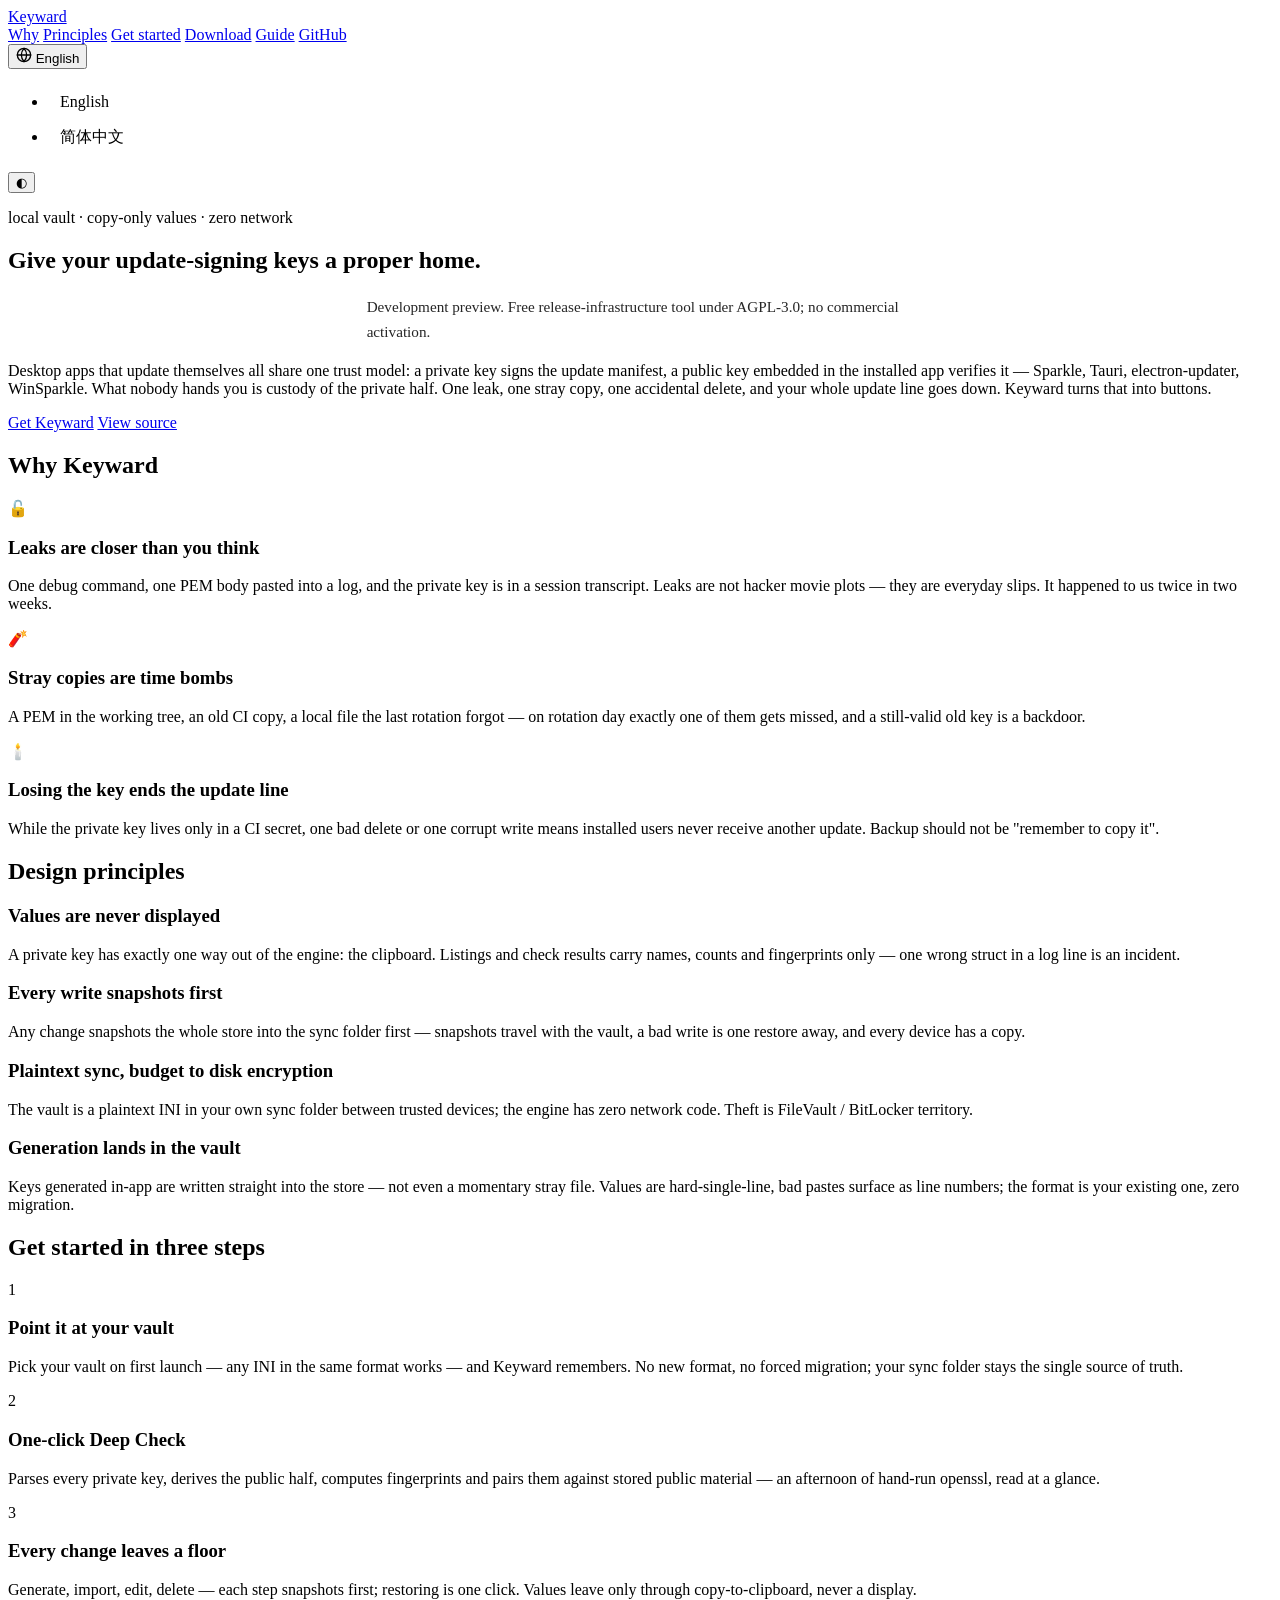
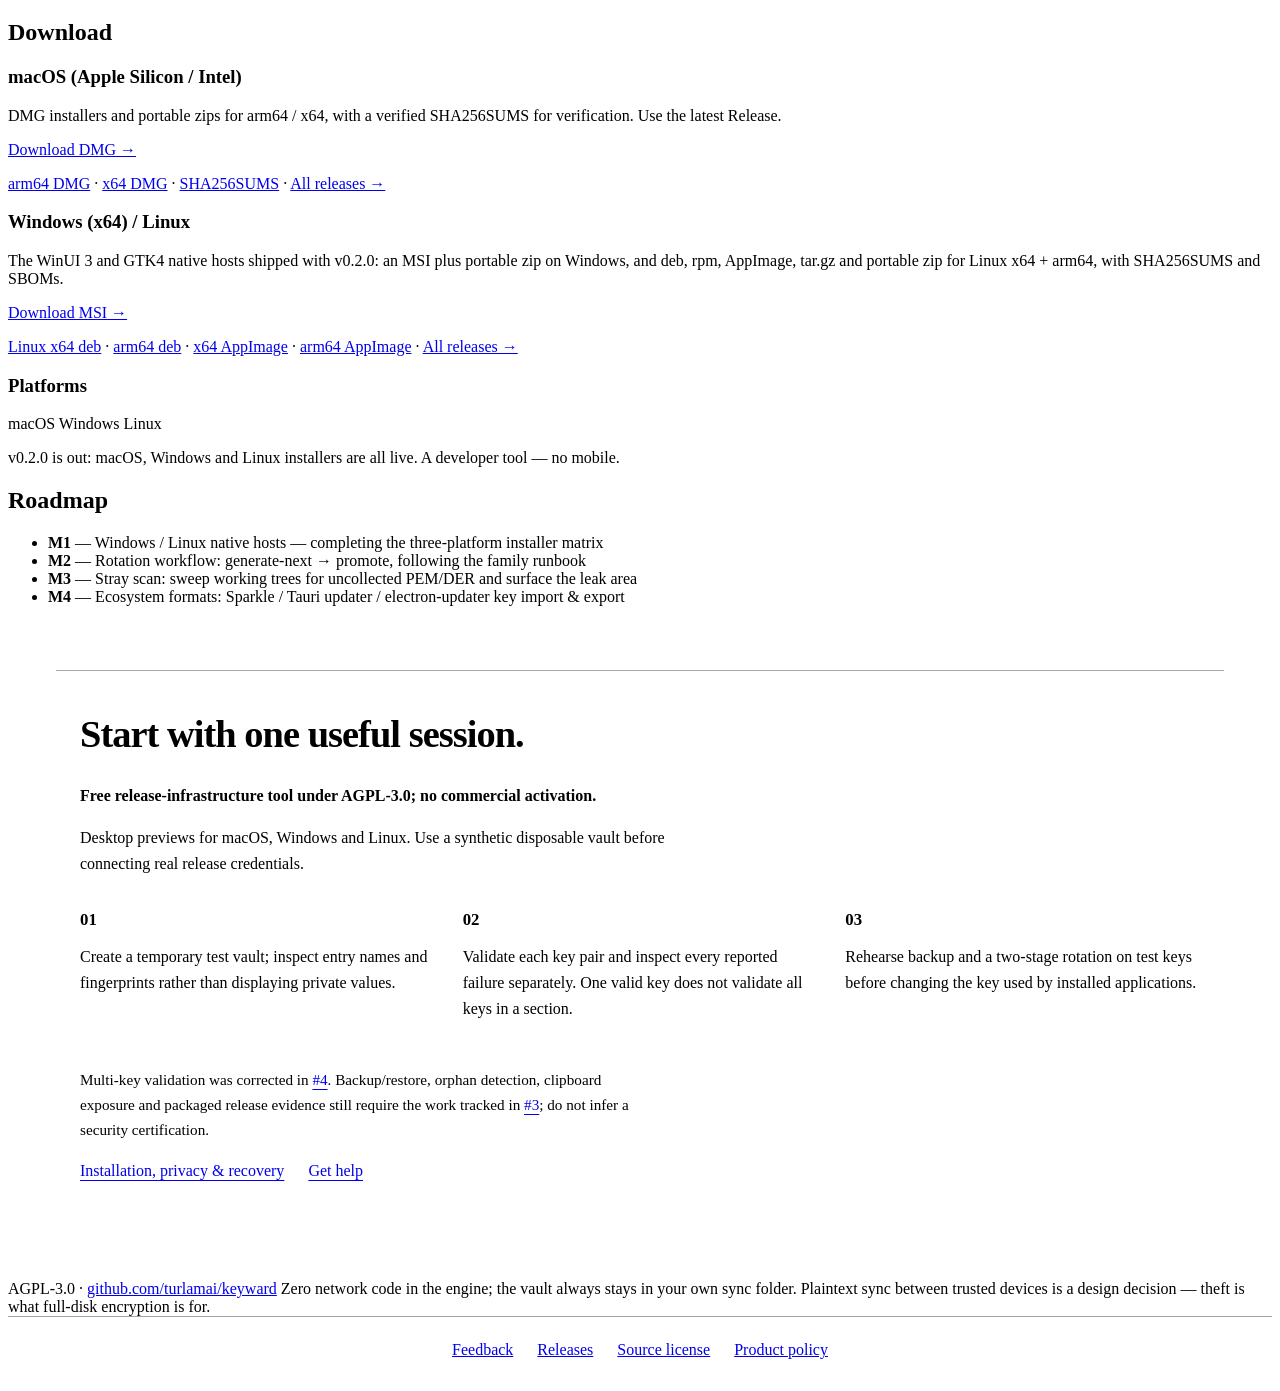
==== site/index.html @ cf4e43c2 "fix(site): resolve versioned release assets with safe page fallback" ====
<!DOCTYPE html>
<html lang="zh">
<head>
<meta charset="utf-8">
<meta name="viewport" content="width=device-width, initial-scale=1">
<title>Keyward — 自更新应用的签名钥保险库</title>
<meta name="description" content="Keyward: 私钥签更新清单、公钥嵌在已装应用里验签——Sparkle、Tauri、electron-updater 全是这一套，缺的是私钥的日常托管。值永不显示只进剪贴板，每次改动先快照，深度校验，生成即入库。Rivet 线——Racket 引擎驱动原生壳。">
<link rel="stylesheet" href="styles.css">
<script>
  (function () {
    var t = localStorage.getItem('keyward-theme');
    if (!t) t = matchMedia('(prefers-color-scheme: dark)').matches ? 'dark' : 'light';
    document.documentElement.dataset.theme = t;
    var l = localStorage.getItem('keyward-lang');
    if (!l) l = (navigator.language || 'zh').toLowerCase().startsWith('zh') ? 'zh' : 'en';
    document.documentElement.lang = l === 'zh' ? 'zh-CN' : 'en';
  })();
</script>
<script>
var _hmt = _hmt || [];
(function() {
  var hm = document.createElement("script");
  hm.src = "https://hm.baidu.com/hm.js?8e2445912635226bcba0c400bfb6079d";
  var s = document.getElementsByTagName("script")[0];
  s.parentNode.insertBefore(hm, s);
})();
</script>
<style>
  #product-support { display:flex; flex-wrap:wrap; justify-content:center; gap:12px 24px; padding:24px; font:inherit; border-top:1px solid var(--border, #a8a29e); }
  #product-support a:focus-visible { outline:2px solid currentColor; outline-offset:4px; }
  html:lang(en) #product-support .support-zh, html:lang(zh) #product-support .support-en { display:none; }
</style>
<style id="product-start-style">
.product-availability{font-size:.95rem;line-height:1.65;max-width:72ch;margin:18px 0;opacity:.85} .hero .product-availability{margin-left:auto;margin-right:auto}
.product-start{max-width:1120px;margin:64px auto;padding:32px 24px;border-top:1px solid var(--border,#aaa);font:inherit;line-height:1.65}
.product-start h2{font-size:clamp(1.7rem,3vw,2.4rem);letter-spacing:-.025em;margin:0 0 16px}.product-start h3{font-size:1.05rem;margin:0 0 10px}.product-start p{margin:0 0 16px;max-width:74ch}.product-start-grid{display:grid;grid-template-columns:repeat(3,minmax(0,1fr));gap:28px;margin:28px 0}.product-start a{text-decoration:underline;text-underline-offset:4px;overflow-wrap:anywhere}.product-start a:focus-visible{outline:2px solid currentColor;outline-offset:5px}.product-start .start-links{display:flex;gap:16px 24px;flex-wrap:wrap}.product-start .start-status{font-weight:600}.product-start .start-limits{font-size:.95em}
html:lang(en) .reader-zh,html:lang(zh) .reader-en{display:none!important}@media(max-width:700px){.product-start{margin:40px auto;padding:24px 20px}.product-start-grid{grid-template-columns:1fr;gap:18px}}
</style>
<style>.lang-menu li.lang-choice{padding:0}.lang-menu .lang-choice button{display:block;width:100%;padding:8px 12px;border:0;background:transparent;color:inherit;font:inherit;text-align:left;cursor:pointer}.lang-menu .lang-choice button:focus-visible{outline:2px solid currentColor;outline-offset:-2px;border-radius:4px}</style>
</head>
<body>
<header class="nav">
  <div class="nav-inner">
    <a class="brand" href="#">Keyward</a>
    <nav class="nav-links">
      <a href="#why" data-i18n="nav.why">为什么需要</a>
      <a href="#principles" data-i18n="nav.principles">设计原则</a>
      <a href="#start" data-i18n="nav.start">三步开始</a>
      <a href="#download" data-i18n="nav.download">下载</a>
      <a href="guide.html" data-i18n="nav.guide">手册</a>
      <a href="https://github.com/turlamai/keyward" data-i18n="nav.github">GitHub</a>
      <div class="lang-dropdown-wrapper">
        <button class="lang-btn" type="button" aria-label="Switch language">
          <svg width="16" height="16" viewBox="0 0 24 24" fill="none" stroke="currentColor" stroke-width="2" stroke-linecap="round" stroke-linejoin="round"><circle cx="12" cy="12" r="10"></circle><line x1="2" y1="12" x2="22" y2="12"></line><path d="M12 2a15.3 15.3 0 0 1 4 10 15.3 15.3 0 0 1-4 10 15.3 15.3 0 0 1-4-10 15.3 15.3 0 0 1 4-10z"></path></svg>
          <span id="current-lang-label">English</span>
        </button>
        <ul class="lang-menu">
          <li class="lang-choice"><button type="button" onclick="setLanguage('en')">English</button></li>
          <li class="lang-choice"><button type="button" onclick="setLanguage('zh')">简体中文</button></li>
        </ul>
      </div>
      <button class="theme-btn" id="theme-btn" aria-label="Toggle theme">◐</button>
    </nav>
  </div>
</header>

<main>
  <section class="hero">
    <p class="kicker" data-i18n="kicker">本地保险库 · 值不显示 · 零网络</p>
    <h1 data-i18n="hero-title">给你的更新签名钥，一个像样的家。</h1>
<p class="reader-en product-availability" lang="en">Development preview. Free release-infrastructure tool under AGPL-3.0; no commercial activation.</p><p class="reader-zh product-availability" lang="zh">开发预览。AGPL-3.0 许可的免费发布基础设施工具，不接商业激活。</p>
    <p class="lede" data-i18n="hero-lede">
      桌面应用的在线更新全靠同一套信任模型：私钥签更新清单，公钥嵌在
      已装应用里验签——Sparkle、Tauri、electron-updater、WinSparkle 都
      是它。可私钥的日常托管没人替你管：一次泄漏、一份散件、一次误删，
      断的就是整条更新线。Keyward 把这件事变成点按钮。
    </p>
    <div class="cta">
      <a class="btn btn-primary" id="hero-download" href="#download" data-i18n="hero.download">获取 Keyward</a>
      <a class="btn btn-secondary" href="https://github.com/turlamai/keyward" data-i18n="hero.source">查看源码</a>
    </div>
  </section>

  <section id="why" class="section">
    <h2 data-i18n="why-title">为什么需要</h2>
    <div class="grid three">
      <div class="card">
        <div class="card-icon">🔓</div>
        <h3 data-i18n="w1-title">泄漏比你想的近</h3>
        <p data-i18n="w1-body">一条调试命令、一段贴进日志的 PEM 正文，私钥就进了会话记录——泄漏从来不是黑客剧本，是日常手滑。我们自家两周内就发生过两次。</p>
      </div>
      <div class="card">
        <div class="card-icon">🧨</div>
        <h3 data-i18n="w2-title">散件是定时炸弹</h3>
        <p data-i18n="w2-body">工作树里的 PEM、CI 里的旧副本、上一次轮换没删干净的本地文件——轮换那天永远有一个被忘记，旧钥继续有效就是后门。</p>
      </div>
      <div class="card">
        <div class="card-icon">🕯️</div>
        <h3 data-i18n="w3-title">丢钥就是全线断更</h3>
        <p data-i18n="w3-body">私钥只活在 CI secret 里时，一次误删、一次坏写入，所有已装用户再也收不到任何更新。备份不该是"记得复制一下"。</p>
      </div>
    </div>
  </section>

  <section id="principles" class="section alt">
    <h2 data-i18n="principles-title">设计原则</h2>
    <div class="grid two">
      <div class="card">
        <h3 data-i18n="p1-title">值永不显示</h3>
        <p data-i18n="p1-body">私钥只有一条路离开引擎：复制到剪贴板。列表和体检结果只出现名字、计数与指纹——日志里打错一个结构体都是事故。</p>
      </div>
      <div class="card">
        <h3 data-i18n="p2-title">每次写入先快照</h3>
        <p data-i18n="p2-body">任何改动先把整库快照进同步盘的 .history——快照跟着库一起同步，坏写入一次恢复，每个设备上都有底。</p>
      </div>
      <div class="card">
        <h3 data-i18n="p3-title">明文同步，预算给全盘加密</h3>
        <p data-i18n="p3-body">库就是你同步盘里的明文 INI，信任设备间直连；引擎零网络代码，密钥不出本机。防失窃交给 FileVault / BitLocker。</p>
      </div>
      <div class="card">
        <h3 data-i18n="p4-title">生成即入库</h3>
        <p data-i18n="p4-body">应用内生成钥匙直接写进库——连瞬时散件都不存在。值强制单行，坏粘贴以行号暴露；格式兼容你现有的库，零迁移。</p>
      </div>
    </div>
  </section>

  <section id="start" class="section">
    <h2 data-i18n="start-title">三步开始</h2>
    <div class="steps">
      <div class="step">
        <div class="step-num">1</div>
        <div>
          <h3 data-i18n="s1-title">指向你的库</h3>
          <p data-i18n="s1-body">首次启动选择你的钥匙库（任何同格式的 INI 都行），选择会被记住——不新建格式、不强迫迁移，你的同步盘继续是唯一事实源。</p>
        </div>
      </div>
      <div class="step">
        <div class="step-num">2</div>
        <div>
          <h3 data-i18n="s2-title">Deep Check 一键体检</h3>
          <p data-i18n="s2-body">解析每把私钥、派生公钥、算指纹、和库内公钥配对——过去一下午的手工 openssl，现在一屏读完。</p>
        </div>
      </div>
      <div class="step">
        <div class="step-num">3</div>
        <div>
          <h3 data-i18n="s3-title">改即有底</h3>
          <p data-i18n="s3-body">生成、导入、修改、删除，每一步都先落快照；要回滚，恢复就是一次点击。值想用时复制进剪贴板，永不回显。</p>
        </div>
      </div>
    </div>
  </section>

  <section id="download" class="section alt">
    <h2 data-i18n="download-title">下载</h2>
    <div class="dl-grid">
      <div class="dl-card">
        <h3 data-i18n="dl-mac-title">macOS（Apple Silicon / Intel）</h3>
        <p data-i18n="dl-mac">DMG 安装器与便携 zip，arm64 / x64 双架构，随附统一的 SHA256SUMS 校验文件。请以最新 Release 为准。</p>
        <a class="btn btn-primary" id="dl-mac-auto" href="https://github.com/turlamai/keyward/releases/latest" data-release-suffix="macos-arm64.dmg" data-i18n="dl-mac-go">下载 DMG →</a>
        <p class="dl-links muted">
          <a href="https://github.com/turlamai/keyward/releases/latest" data-release-suffix="macos-arm64.dmg">arm64 DMG</a> ·
          <a href="https://github.com/turlamai/keyward/releases/latest" data-release-suffix="macos-x64.dmg">x64 DMG</a> ·
          <a href="https://github.com/turlamai/keyward/releases/latest/download/SHA256SUMS">SHA256SUMS</a> ·
          <a href="https://github.com/turlamai/keyward/releases" data-i18n="dl-all">全部版本 →</a>
        </p>
      </div>
      <div class="dl-card">
        <h3 data-i18n="dl-win-lin-title">Windows（x64）/ Linux</h3>
        <p data-i18n="dl-win-lin">WinUI 3 与 GTK4 原生壳已随 v0.2.0 交付：Windows 为 MSI + 便携 zip，Linux 为 x64/arm64 的 deb、rpm、AppImage、tar.gz 与便携 zip，随附 SHA256SUMS 校验文件与 SBOM。</p>
        <a class="btn btn-primary" href="https://github.com/turlamai/keyward/releases/latest" data-release-suffix="windows-x64.msi" data-i18n="dl-win-go">下载 MSI →</a>
        <p class="dl-links muted">
          <a href="https://github.com/turlamai/keyward/releases/latest" data-release-suffix="linux-x64.deb">Linux x64 deb</a> ·
          <a href="https://github.com/turlamai/keyward/releases/latest" data-release-suffix="linux-arm64.deb">arm64 deb</a> ·
          <a href="https://github.com/turlamai/keyward/releases/latest" data-release-suffix="linux-x64.AppImage">x64 AppImage</a> ·
          <a href="https://github.com/turlamai/keyward/releases/latest" data-release-suffix="linux-arm64.AppImage">arm64 AppImage</a> ·
          <a href="https://github.com/turlamai/keyward/releases" data-i18n="dl-all">全部版本 →</a>
        </p>
      </div>
      <div class="dl-card">
        <h3 data-i18n="dl-platforms-title">平台</h3>
        <p class="platform-row">
          <span class="chip ok">macOS</span>
          <span class="chip ok">Windows</span>
          <span class="chip ok">Linux</span>
        </p>
        <p class="muted" data-i18n="dl-platforms-body">
          v0.2.0 已发布：macOS、Windows、Linux 三平台安装包全部上线。这是开发者工具，不做移动端。
        </p>
      </div>
    </div>
  </section>

  <section class="section">
    <h2 data-i18n="roadmap-title">路线图</h2>
    <ul>
      <li><strong>M1</strong> — <span data-i18n="rm1">Windows / Linux 原生壳 + 首个发布（三平台安装包）</span></li>
      <li><strong>M2</strong> — <span data-i18n="rm2">轮换工作流：generate-next → promote 两阶段，照 family runbook 走</span></li>
      <li><strong>M3</strong> — <span data-i18n="rm3">散件扫描：扫工作树找未收编的 PEM/DER，泄漏面主动暴露</span></li>
      <li><strong>M4</strong> — <span data-i18n="rm4">生态兼容：Sparkle / Tauri updater / electron-updater 钥格式导入导出</span></li>
    </ul>
  </section>
<section id="start-here" class="product-start" aria-label="Get started / 开始使用">
<h2 class="reader-en " lang="en">Start with one useful session.</h2><h2 class="reader-zh " lang="zh">从一次有效使用开始。</h2><p class="reader-en start-status" lang="en">Free release-infrastructure tool under AGPL-3.0; no commercial activation.</p><p class="reader-zh start-status" lang="zh">AGPL-3.0 许可的免费发布基础设施工具，不接商业激活。</p><p class="reader-en " lang="en">Desktop previews for macOS, Windows and Linux. Use a synthetic disposable vault before connecting real release credentials.</p><p class="reader-zh " lang="zh">提供 macOS、Windows、Linux 桌面预览。连接真实发布凭据前，先使用可丢弃的合成密钥库。</p><div class="product-start-grid"><article><h3 class="reader-en " lang="en">01</h3><h3 class="reader-zh " lang="zh">01</h3><p class="reader-en " lang="en">Create a temporary test vault; inspect entry names and fingerprints rather than displaying private values.</p><p class="reader-zh " lang="zh">建立临时测试库；查看条目名称和指纹，不展示私钥值。</p></article><article><h3 class="reader-en " lang="en">02</h3><h3 class="reader-zh " lang="zh">02</h3><p class="reader-en " lang="en">Validate each key pair and inspect every reported failure separately. One valid key does not validate all keys in a section.</p><p class="reader-zh " lang="zh">逐个校验密钥对，分别处理每个失败结果；一个密钥正确不表示整个节均正确。</p></article><article><h3 class="reader-en " lang="en">03</h3><h3 class="reader-zh " lang="zh">03</h3><p class="reader-en " lang="en">Rehearse backup and a two-stage rotation on test keys before changing the key used by installed applications.</p><p class="reader-zh " lang="zh">先用测试密钥演练备份和两阶段轮换，再修改已安装应用信任的发布密钥。</p></article></div><p class="reader-en start-limits" lang="en">Multi-key validation was corrected in <a href="https://github.com/turlamai/keyward/issues/4">#4</a>. Backup/restore, orphan detection, clipboard exposure and packaged release evidence still require the work tracked in <a href="https://github.com/turlamai/keyward/issues/3">#3</a>; do not infer a security certification.</p><p class="reader-zh start-limits" lang="zh">多密钥校验已由 <a href="https://github.com/turlamai/keyward/issues/4">#4</a> 修正。备份恢复、孤立条目检测、剪贴板暴露与打包发布证据仍需按 <a href="https://github.com/turlamai/keyward/issues/3">#3</a> 推进；不构成安全认证。</p><div class="start-links"><a class="reader-en" lang="en" href="https://github.com/turlamai/keyward/blob/main/docs/USER-GUIDE.md">Installation, privacy &amp; recovery</a><a class="reader-zh" lang="zh" href="https://github.com/turlamai/keyward/blob/main/docs/USER-GUIDE.zh-CN.md">安装、隐私与恢复</a><a href="https://github.com/turlamai/keyward/issues"><span class="reader-en " lang="en">Get help</span><span class="reader-zh " lang="zh">反馈与帮助</span></a></div>
</section>
</main>

<footer>
  <span>AGPL-3.0 · <a href="https://github.com/turlamai/keyward">github.com/turlamai/keyward</a></span>
  <span data-i18n="footer-note">引擎零网络代码；库文件永远在你自己的同步盘里。明文同步是信任设备间的设计决策，防失窃交给各机全盘加密。</span>
</footer>
<nav id="product-support" aria-label="Support / 支持"><a href="https://github.com/turlamai/keyward/issues"><span class="support-zh">反馈</span><span class="support-en" lang="en">Feedback</span></a> <a href="https://github.com/turlamai/keyward/releases"><span class="support-zh">发布与更新</span><span class="support-en" lang="en">Releases</span></a> <a href="https://github.com/turlamai/keyward/blob/main/LICENSE"><span class="support-zh">源码许可</span><span class="support-en" lang="en">Source license</span></a> <a class="support-zh" href="https://github.com/turlamai/keyward/blob/main/docs/USER-GUIDE.zh-CN.md">产品政策</a> <a class="support-en" lang="en" href="https://github.com/turlamai/keyward/blob/main/docs/USER-GUIDE.md">Product policy</a></nav>

<script>
(function () {
  var I18N = {
    en: {
      'nav.why': 'Why', 'nav.principles': 'Principles', 'nav.start': 'Get started',
      'nav.download': 'Download', 'nav.guide': 'Guide', 'nav.github': 'GitHub',
      'kicker': 'local vault · copy-only values · zero network',
      'hero-title': 'Give your update-signing keys a proper home.',
      'hero-lede': "Desktop apps that update themselves all share one trust model: a private key signs the update manifest, a public key embedded in the installed app verifies it — Sparkle, Tauri, electron-updater, WinSparkle. What nobody hands you is custody of the private half. One leak, one stray copy, one accidental delete, and your whole update line goes down. Keyward turns that into buttons.",
      'hero.download': 'Get Keyward', 'hero.source': 'View source',
      'why-title': 'Why Keyward',
      'w1-title': 'Leaks are closer than you think',
      'w1-body': "One debug command, one PEM body pasted into a log, and the private key is in a session transcript. Leaks are not hacker movie plots — they are everyday slips. It happened to us twice in two weeks.",
      'w2-title': 'Stray copies are time bombs',
      'w2-body': "A PEM in the working tree, an old CI copy, a local file the last rotation forgot — on rotation day exactly one of them gets missed, and a still-valid old key is a backdoor.",
      'w3-title': 'Losing the key ends the update line',
      'w3-body': "While the private key lives only in a CI secret, one bad delete or one corrupt write means installed users never receive another update. Backup should not be \"remember to copy it\".",
      'principles-title': 'Design principles',
      'p1-title': 'Values are never displayed',
      'p1-body': 'A private key has exactly one way out of the engine: the clipboard. Listings and check results carry names, counts and fingerprints only — one wrong struct in a log line is an incident.',
      'p2-title': 'Every write snapshots first',
      'p2-body': 'Any change snapshots the whole store into the sync folder first — snapshots travel with the vault, a bad write is one restore away, and every device has a copy.',
      'p3-title': 'Plaintext sync, budget to disk encryption',
      'p3-body': 'The vault is a plaintext INI in your own sync folder between trusted devices; the engine has zero network code. Theft is FileVault / BitLocker territory.',
      'p4-title': 'Generation lands in the vault',
      'p4-body': 'Keys generated in-app are written straight into the store — not even a momentary stray file. Values are hard-single-line, bad pastes surface as line numbers; the format is your existing one, zero migration.',
      'start-title': 'Get started in three steps',
      's1-title': 'Point it at your vault',
      's1-body': 'Pick your vault on first launch — any INI in the same format works — and Keyward remembers. No new format, no forced migration; your sync folder stays the single source of truth.',
      's2-title': 'One-click Deep Check',
      's2-body': 'Parses every private key, derives the public half, computes fingerprints and pairs them against stored public material — an afternoon of hand-run openssl, read at a glance.',
      's3-title': 'Every change leaves a floor',
      's3-body': 'Generate, import, edit, delete — each step snapshots first; restoring is one click. Values leave only through copy-to-clipboard, never a display.',
      'download-title': 'Download',
      'dl-mac-title': 'macOS (Apple Silicon / Intel)',
      'dl-mac': 'DMG installers and portable zips for arm64 / x64, with a verified SHA256SUMS for verification. Use the latest Release.',
      'dl-mac-go': 'Download DMG →',
      'dl-all': 'All releases →',
      'dl-win-lin-title': 'Windows (x64) / Linux',
      'dl-win-lin': 'The WinUI 3 and GTK4 native hosts shipped with v0.2.0: an MSI plus portable zip on Windows, and deb, rpm, AppImage, tar.gz and portable zip for Linux x64 + arm64, with SHA256SUMS and SBOMs.',
      'dl-win-go': 'Download MSI →',
      'dl-platforms-title': 'Platforms',
      'dl-platforms-body': 'v0.2.0 is out: macOS, Windows and Linux installers are all live. A developer tool — no mobile.',
      'roadmap-title': 'Roadmap',
      'rm1': 'Windows / Linux native hosts — completing the three-platform installer matrix',
      'rm2': 'Rotation workflow: generate-next → promote, following the family runbook',
      'rm3': 'Stray scan: sweep working trees for uncollected PEM/DER and surface the leak area',
      'rm4': 'Ecosystem formats: Sparkle / Tauri updater / electron-updater key import & export',
      'footer-note': 'Zero network code in the engine; the vault always stays in your own sync folder. Plaintext sync between trusted devices is a design decision — theft is what full-disk encryption is for.'
    },
    zh: {
      'nav.why': '为什么需要', 'nav.principles': '设计原则', 'nav.start': '三步开始',
      'nav.download': '下载', 'nav.guide': '手册', 'nav.github': 'GitHub',
      'kicker': '本地保险库 · 值不显示 · 零网络',
      'hero-title': '给你的更新签名钥，一个像样的家。',
      'hero-lede': '桌面应用的在线更新全靠同一套信任模型：私钥签更新清单，公钥嵌在已装应用里验签——Sparkle、Tauri、electron-updater、WinSparkle 都是它。可私钥的日常托管没人替你管：一次泄漏、一份散件、一次误删，断的就是整条更新线。Keyward 把这件事变成点按钮。',
      'hero.download': '获取 Keyward', 'hero.source': '查看源码',
      'why-title': '为什么需要',
      'w1-title': '泄漏比你想的近',
      'w1-body': '一条调试命令、一段贴进日志的 PEM 正文，私钥就进了会话记录——泄漏从来不是黑客剧本，是日常手滑。我们自家两周内就发生过两次。',
      'w2-title': '散件是定时炸弹',
      'w2-body': '工作树里的 PEM、CI 里的旧副本、上一次轮换没删干净的本地文件——轮换那天永远有一个被忘记，旧钥继续有效就是后门。',
      'w3-title': '丢钥就是全线断更',
      'w3-body': '私钥只活在 CI secret 里时，一次误删、一次坏写入，所有已装用户再也收不到任何更新。备份不该是"记得复制一下"。',
      'principles-title': '设计原则',
      'p1-title': '值永不显示',
      'p1-body': '私钥只有一条路离开引擎：复制到剪贴板。列表和体检结果只出现名字、计数与指纹——日志里打错一个结构体都是事故。',
      'p2-title': '每次写入先快照',
      'p2-body': '任何改动先把整库快照进同步盘的 .history——快照跟着库一起同步，坏写入一次恢复，每个设备上都有底。',
      'p3-title': '明文同步，预算给全盘加密',
      'p3-body': '库就是你同步盘里的明文 INI，信任设备间直连；引擎零网络代码，密钥不出本机。防失窃交给 FileVault / BitLocker。',
      'p4-title': '生成即入库',
      'p4-body': '应用内生成钥匙直接写进库——连瞬时散件都不存在。值强制单行，坏粘贴以行号暴露；格式兼容你现有的库，零迁移。',
      'start-title': '三步开始',
      's1-title': '指向你的库',
      's1-body': '首次启动选择你的钥匙库（任何同格式的 INI 都行），选择会被记住——不新建格式、不强迫迁移，你的同步盘继续是唯一事实源。',
      's2-title': 'Deep Check 一键体检',
      's2-body': '解析每把私钥、派生公钥、算指纹、和库内公钥配对——过去一下午的手工 openssl，现在一屏读完。',
      's3-title': '改即有底',
      's3-body': '生成、导入、修改、删除，每一步都先落快照；要回滚，恢复就是一次点击。值想用时复制进剪贴板，永不回显。',
      'download-title': '下载',
      'dl-mac-title': 'macOS（Apple Silicon / Intel）',
      'dl-mac': 'DMG 安装器与便携 zip，arm64 / x64 双架构，随附统一的 SHA256SUMS 校验文件。请以最新 Release 为准。',
      'dl-mac-go': '下载 DMG →',
      'dl-all': '全部版本 →',
      'dl-win-lin-title': 'Windows（x64）/ Linux',
      'dl-win-lin': 'WinUI 3 与 GTK4 原生壳已随 v0.2.0 交付：Windows 为 MSI + 便携 zip，Linux 为 x64/arm64 的 deb、rpm、AppImage、tar.gz 与便携 zip，随附 SHA256SUMS 校验文件与 SBOM。',
      'dl-win-go': '下载 MSI →',
      'dl-platforms-title': '平台',
      'dl-platforms-body': 'v0.2.0 已发布：macOS、Windows、Linux 三平台安装包全部上线。这是开发者工具，不做移动端。',
      'roadmap-title': '路线图',
      'rm1': 'Windows / Linux 原生壳，补齐三平台安装包',
      'rm2': '轮换工作流：generate-next → promote 两阶段，照 family runbook 走',
      'rm3': '散件扫描：扫工作树找未收编的 PEM/DER，泄漏面主动暴露',
      'rm4': '生态兼容：Sparkle / Tauri updater / electron-updater 钥格式导入导出',
      'footer-note': '引擎零网络代码；库文件永远在你自己的同步盘里。明文同步是信任设备间的设计决策，防失窃交给各机全盘加密。'
    }
  };

  function setLang(lang) {
    document.documentElement.lang = lang === 'zh' ? 'zh-CN' : 'en';
    var dict = I18N[lang];
    document.querySelectorAll('[data-i18n]').forEach(function (el) {
      var key = el.getAttribute('data-i18n');
      if (dict[key]) el.textContent = dict[key];
    });
    document.getElementById('current-lang-label').textContent = lang === 'zh' ? '简体中文' : 'English';
    localStorage.setItem('keyward-lang', lang);
  }

  window.setLanguage = setLang;

  document.querySelector('.lang-btn').addEventListener('click', function () {
    var menu = document.querySelector('.lang-menu');
    menu.classList.toggle('open');
  });

  document.getElementById('theme-btn').addEventListener('click', function () {
    var next = document.documentElement.dataset.theme === 'dark' ? 'light' : 'dark';
    document.documentElement.dataset.theme = next;
    localStorage.setItem('keyward-theme', next);
  });

  // Architecture is a user choice when unknown. Never publish a versionless
  // duplicate merely to make a download link: resolve the exact versioned
  // release asset, falling back to the stable Releases page when offline.
  (function () {
    var page = 'https://github.com/turlamai/keyward/releases/latest';
    if (/Mac/.test(navigator.userAgent)) {
      var arch = 'arm64';
      try {
        var gl = document.createElement('canvas').getContext('webgl');
        var ext = gl && gl.getExtension('WEBGL_debug_renderer_info');
        var gpu = ext ? String(gl.getParameter(ext.UNMASKED_RENDERER_WEBGL)) : '';
        if (/intel/i.test(gpu)) arch = 'x64';
      } catch (_) { /* user may choose architecture on the release page */ }
      ['hero-download', 'dl-mac-auto'].forEach(function (id) {
        var link = document.getElementById(id);
        if (link) { link.href = page; link.dataset.releaseSuffix = 'macos-' + arch + '.dmg'; }
      });
    }
    var links = document.querySelectorAll('a[data-release-suffix]');
    links.forEach(function (link) { link.href = page; });
    fetch('https://api.github.com/repos/turlamai/keyward/releases/latest',
          {headers: {'Accept': 'application/vnd.github+json'}})
      .then(function (response) { if (!response.ok) throw new Error('release lookup'); return response.json(); })
      .then(function (release) {
        if (release.draft || release.prerelease || !/^v[0-9]+\\.[0-9]+\\.[0-9]+$/.test(release.tag_name)) return;
        var version = release.tag_name.slice(1);
        links.forEach(function (link) {
          var name = 'keyward-' + version + '-' + link.dataset.releaseSuffix;
          var asset = (release.assets || []).find(function (entry) { return entry.name === name && entry.size > 0; });
          if (asset && asset.browser_download_url ===
              'https://github.com/turlamai/keyward/releases/download/' + release.tag_name + '/' + name) {
            link.href = asset.browser_download_url;
          }
        });
      }).catch(function () { /* Release page remains usable without API access. */ });
  })();

  setLang(document.documentElement.lang === 'zh-CN' ? 'zh' : 'en');
})();
</script>
</body>
</html>
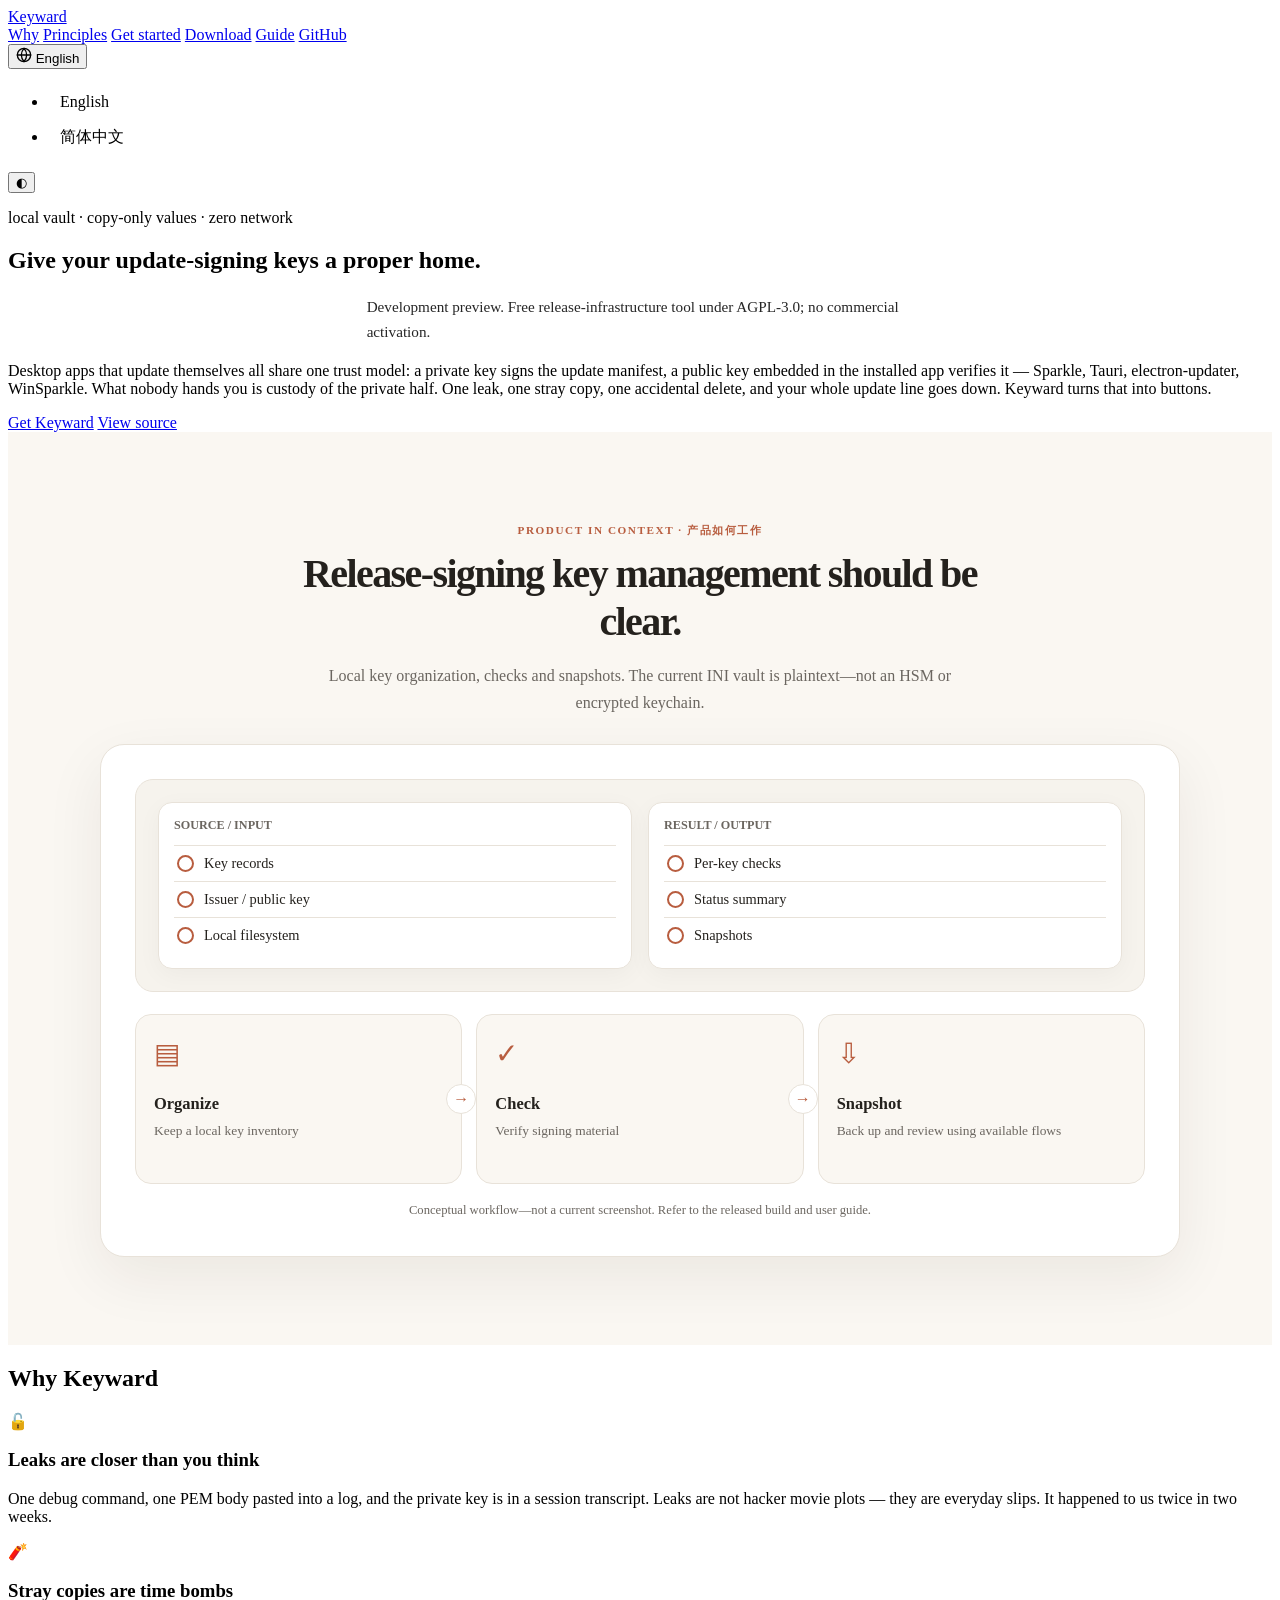
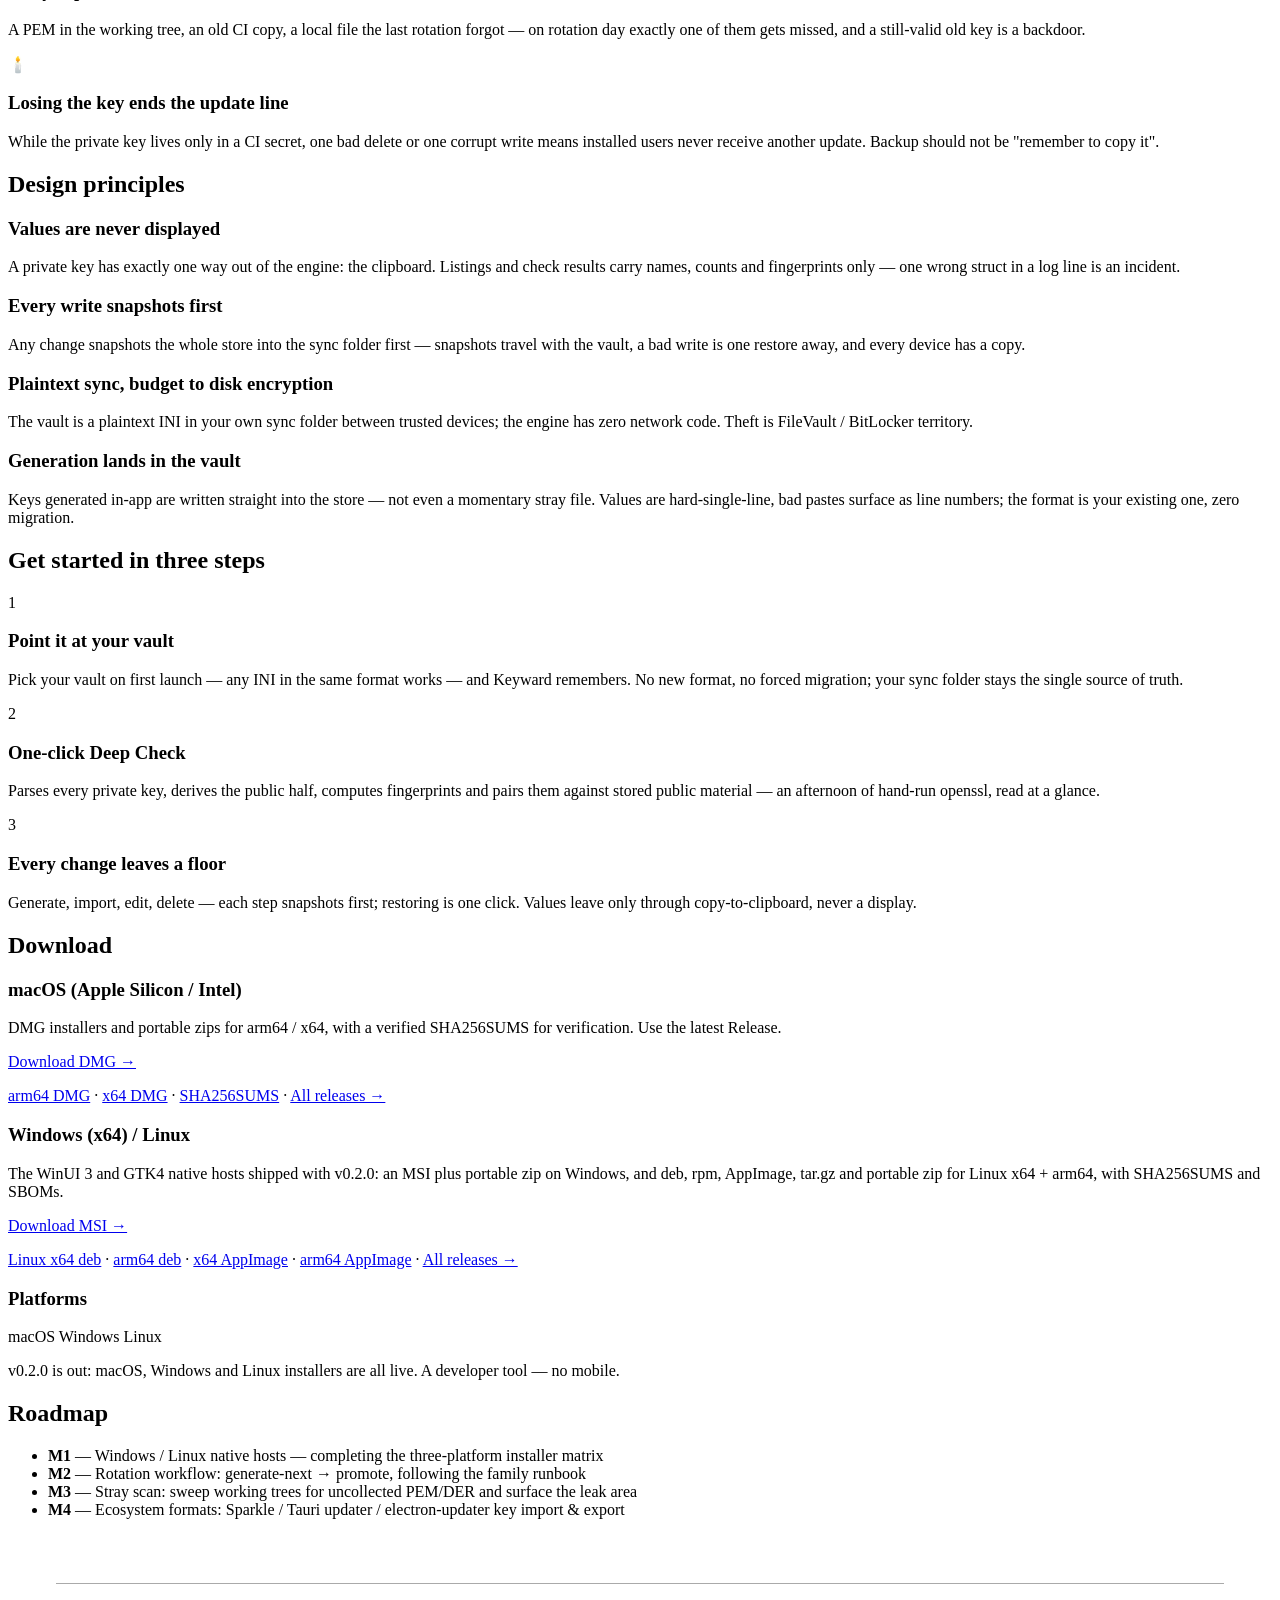
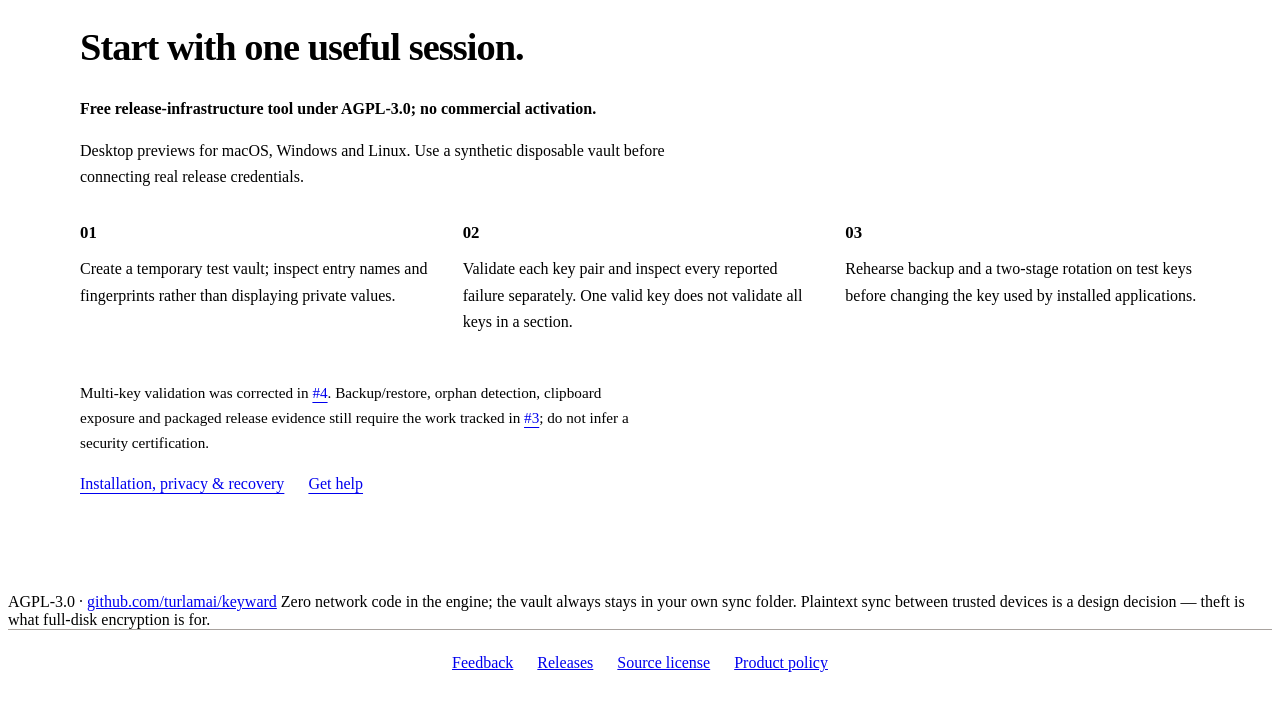
==== commit aea5b73e: "docs(site): illustrate core product workflow responsibly" ====
--- a/site/index.html
+++ b/site/index.html
@@ -37,7 +37,44 @@
 html:lang(en) .reader-zh,html:lang(zh) .reader-en{display:none!important}@media(max-width:700px){.product-start{margin:40px auto;padding:24px 20px}.product-start-grid{grid-template-columns:1fr;gap:18px}}
 </style>
 <style>.lang-menu li.lang-choice{padding:0}.lang-menu .lang-choice button{display:block;width:100%;padding:8px 12px;border:0;background:transparent;color:inherit;font:inherit;text-align:left;cursor:pointer}.lang-menu .lang-choice button:focus-visible{outline:2px solid currentColor;outline-offset:-2px;border-radius:4px}</style>
-</head>
+<style id="visual-showcase-css">
+/* Visual Showcase: process illustration, intentionally not an app screenshot. */
+.vs-showcase{padding:clamp(48px,7vw,88px) 24px;background:var(--bg,var(--surface,#faf7f2));color:var(--text,var(--ink,#24211d))}
+.vs-showcase *{box-sizing:border-box}
+.vs-showcase .vs-wrap{max-width:1080px;margin:0 auto}
+.vs-showcase .vs-intro{text-align:center;max-width:680px;margin:0 auto 28px}
+.vs-showcase .vs-label{text-transform:uppercase;letter-spacing:.14em;font-size:.7rem;font-weight:700;color:var(--accent,#b85d3f)}
+.vs-showcase h2{font:inherit;font-size:clamp(1.65rem,3.3vw,2.5rem);font-weight:700;line-height:1.2;letter-spacing:-.04em;margin:12px 0}
+.vs-showcase .vs-lead,.vs-showcase .vs-caption{color:var(--text-2,var(--muted,#6b6660));line-height:1.7}
+.vs-showcase .vs-frame{padding:clamp(18px,3vw,34px);border:1px solid var(--border,var(--line,#e8e2d9));background:var(--bg-card,var(--surface,#fff));border-radius:24px;box-shadow:0 20px 60px rgba(36,29,18,.07);overflow:hidden}
+.vs-showcase .vs-stage{display:grid;grid-template-columns:repeat(3,minmax(0,1fr));gap:14px}
+.vs-showcase .vs-step{position:relative;min-height:170px;padding:22px 18px;border-radius:16px;background:var(--bg,var(--surface,#faf7f2));border:1px solid var(--border,var(--line,#e8e2d9))}
+.vs-showcase .vs-step:not(:last-child):after{content:"→";position:absolute;z-index:1;right:-15px;top:50%;transform:translateY(-50%);width:28px;height:28px;display:grid;place-items:center;border-radius:50%;background:var(--bg-card,var(--surface,#fff));color:var(--accent,#b85d3f);border:1px solid var(--border,var(--line,#e8e2d9))}
+.vs-showcase .vs-glyph{font-size:1.75rem;display:block;margin-bottom:24px;color:var(--accent,#b85d3f)}
+.vs-showcase .vs-step b{display:block;font-size:1.03rem;margin-bottom:7px}
+.vs-showcase .vs-step small{display:block;color:var(--text-2,var(--muted,#6b6660));font-size:.84rem;line-height:1.5}
+.vs-showcase .vs-caption{font-size:.79rem;text-align:center;margin:16px 0 0}
+.vs-showcase .vs-art{margin-bottom:22px;background:var(--bg,var(--surface,#f6f3ed));border:1px solid var(--border,var(--line,#e8e2d9));border-radius:18px;padding:22px;overflow:hidden;min-height:185px}
+.vs-showcase .vs-task-art{display:grid;grid-template-columns:1fr 1fr;gap:16px;align-items:start}
+.vs-showcase .vs-mini-board{background:var(--bg-card,var(--surface,#fff));border-radius:14px;border:1px solid var(--border,var(--line,#e8e2d9));padding:15px;box-shadow:0 6px 24px rgba(10,10,10,.04)}
+.vs-showcase .vs-mini-title{font-size:.76rem;color:var(--text-2,var(--muted,#6b6660));font-weight:700;margin-bottom:12px}
+.vs-showcase .vs-mini-task{display:flex;align-items:center;gap:10px;padding:9px 3px;border-top:1px solid var(--border,var(--line,#e8e2d9));font-size:.9rem}
+.vs-showcase .vs-ring{flex:none;height:17px;width:17px;border:2px solid var(--accent,#b85d3f);border-radius:50%}
+.vs-showcase .vs-ring.done{background:var(--accent,#b85d3f);position:relative}.vs-showcase .vs-ring.done:after{content:"✓";color:#fff;font-size:12px;position:absolute;left:2px;top:-3px}
+.vs-showcase .vs-mini-tag{margin-left:auto;color:var(--accent,#b85d3f);background:var(--accent-soft,#f7e5dd);font-size:.7rem;padding:3px 6px;border-radius:6px}
+.vs-showcase .vs-reader-art{display:grid;grid-template-columns:1.5fr 1fr;gap:18px}
+.vs-showcase .vs-paper,.vs-showcase .vs-annotation{border-radius:14px;background:var(--bg-card,var(--surface,#fff));border:1px solid var(--border,var(--line,#e8e2d9));padding:18px}
+.vs-showcase .vs-paper-title{font-size:.75rem;letter-spacing:.1em;color:var(--text-2,var(--muted,#6b6660));margin-bottom:22px}
+.vs-showcase .vs-line{height:9px;background:var(--border,var(--line,#e8e2d9));border-radius:8px;margin:12px 0;max-width:100%}
+.vs-showcase .vs-line.short{width:57%}.vs-showcase .vs-line.mid{width:82%}
+.vs-showcase .vs-highlight{height:15px;border-radius:3px;width:72%;background:color-mix(in srgb,var(--accent,#d97757) 32%,transparent)}
+.vs-showcase .vs-note-label{font-size:.72rem;letter-spacing:.09em;color:var(--accent,#b85d3f);font-weight:800}
+.vs-showcase .vs-note-body{font-size:.93rem;line-height:1.7;margin:18px 0}
+.vs-showcase .vs-note-foot{font-size:.75rem;color:var(--text-2,var(--muted,#6b6660))}
+html:lang(en) .vs-zh,html:lang(zh) .vs-en{display:none!important}
+@media(max-width:700px){.vs-showcase .vs-stage{grid-template-columns:1fr}.vs-showcase .vs-step{min-height:120px}.vs-showcase .vs-step:not(:last-child):after{right:calc(50% - 14px);top:auto;bottom:-15px;transform:rotate(90deg)}.vs-showcase .vs-glyph{margin-bottom:12px}.vs-showcase .vs-reader-art{grid-template-columns:1fr 1fr}.vs-showcase .vs-art{padding:14px}}
+@media(prefers-reduced-motion:reduce){.vs-showcase *, .vs-showcase *:before,.vs-showcase *:after{animation:none!important;transition:none!important}}
+</style></head>
 <body>
 <header class="nav">
   <div class="nav-inner">
@@ -79,7 +116,7 @@
       <a class="btn btn-primary" id="hero-download" href="#download" data-i18n="hero.download">获取 Keyward</a>
       <a class="btn btn-secondary" href="https://github.com/turlamai/keyward" data-i18n="hero.source">查看源码</a>
     </div>
-  </section>
+  </section><section class="vs-showcase" id="visual-showcase" aria-label="Product workflow concept"><div class="vs-wrap"><div class="vs-intro"><span class="vs-label">PRODUCT IN CONTEXT · 产品如何工作</span><h2><span class="vs-zh" lang="zh-CN">发布签名钥管理需要清晰，而不是神秘。</span><span class="vs-en" lang="en">Release-signing key management should be clear.</span></h2><p class="vs-lead"><span class="vs-zh" lang="zh-CN">本地记录密钥状态、检查与快照；当前是明文 INI vault，不是 HSM 或加密密钥链。</span><span class="vs-en" lang="en">Local key organization, checks and snapshots. The current INI vault is plaintext—not an HSM or encrypted keychain.</span></p></div><div class="vs-frame"><div class="vs-art vs-task-art"><div class="vs-mini-board"><div class="vs-mini-title">SOURCE / INPUT</div><div class="vs-mini-task"><span class="vs-ring" aria-hidden="true"></span><span>Key records</span></div><div class="vs-mini-task"><span class="vs-ring" aria-hidden="true"></span><span>Issuer / public key</span></div><div class="vs-mini-task"><span class="vs-ring" aria-hidden="true"></span><span>Local filesystem</span></div></div><div class="vs-mini-board"><div class="vs-mini-title">RESULT / OUTPUT</div><div class="vs-mini-task"><span class="vs-ring" aria-hidden="true"></span><span>Per-key checks</span></div><div class="vs-mini-task"><span class="vs-ring" aria-hidden="true"></span><span>Status summary</span></div><div class="vs-mini-task"><span class="vs-ring" aria-hidden="true"></span><span>Snapshots</span></div></div></div><div class="vs-stage"><div class="vs-step"><span class="vs-glyph" aria-hidden="true">▤</span><b><span class="vs-zh" lang="zh-CN">整理记录</span><span class="vs-en" lang="en">Organize</span></b><small><span class="vs-zh" lang="zh-CN">建立本地密钥清单</span><span class="vs-en" lang="en">Keep a local key inventory</span></small></div><div class="vs-step"><span class="vs-glyph" aria-hidden="true">✓</span><b><span class="vs-zh" lang="zh-CN">检查状态</span><span class="vs-en" lang="en">Check</span></b><small><span class="vs-zh" lang="zh-CN">核对更新签名材料</span><span class="vs-en" lang="en">Verify signing material</span></small></div><div class="vs-step"><span class="vs-glyph" aria-hidden="true">⇩</span><b><span class="vs-zh" lang="zh-CN">保留快照</span><span class="vs-en" lang="en">Snapshot</span></b><small><span class="vs-zh" lang="zh-CN">按现有流程备份和审核</span><span class="vs-en" lang="en">Back up and review using available flows</span></small></div></div><p class="vs-caption"><span class="vs-zh" lang="zh-CN">概念工作流程图，非当前产品截图；以实际发布版本和用户手册为准。</span><span class="vs-en" lang="en">Conceptual workflow—not a current screenshot. Refer to the released build and user guide.</span></p></div></div></section>
 
   <section id="why" class="section">
     <h2 data-i18n="why-title">为什么需要</h2>
@@ -358,7 +395,7 @@
           {headers: {'Accept': 'application/vnd.github+json'}})
       .then(function (response) { if (!response.ok) throw new Error('release lookup'); return response.json(); })
       .then(function (release) {
-        if (release.draft || release.prerelease || !/^v[0-9]+\\.[0-9]+\\.[0-9]+$/.test(release.tag_name)) return;
+        if (release.draft || release.prerelease || !/^v[0-9]+\.[0-9]+\.[0-9]+$/.test(release.tag_name)) return;
         var version = release.tag_name.slice(1);
         links.forEach(function (link) {
           var name = 'keyward-' + version + '-' + link.dataset.releaseSuffix;
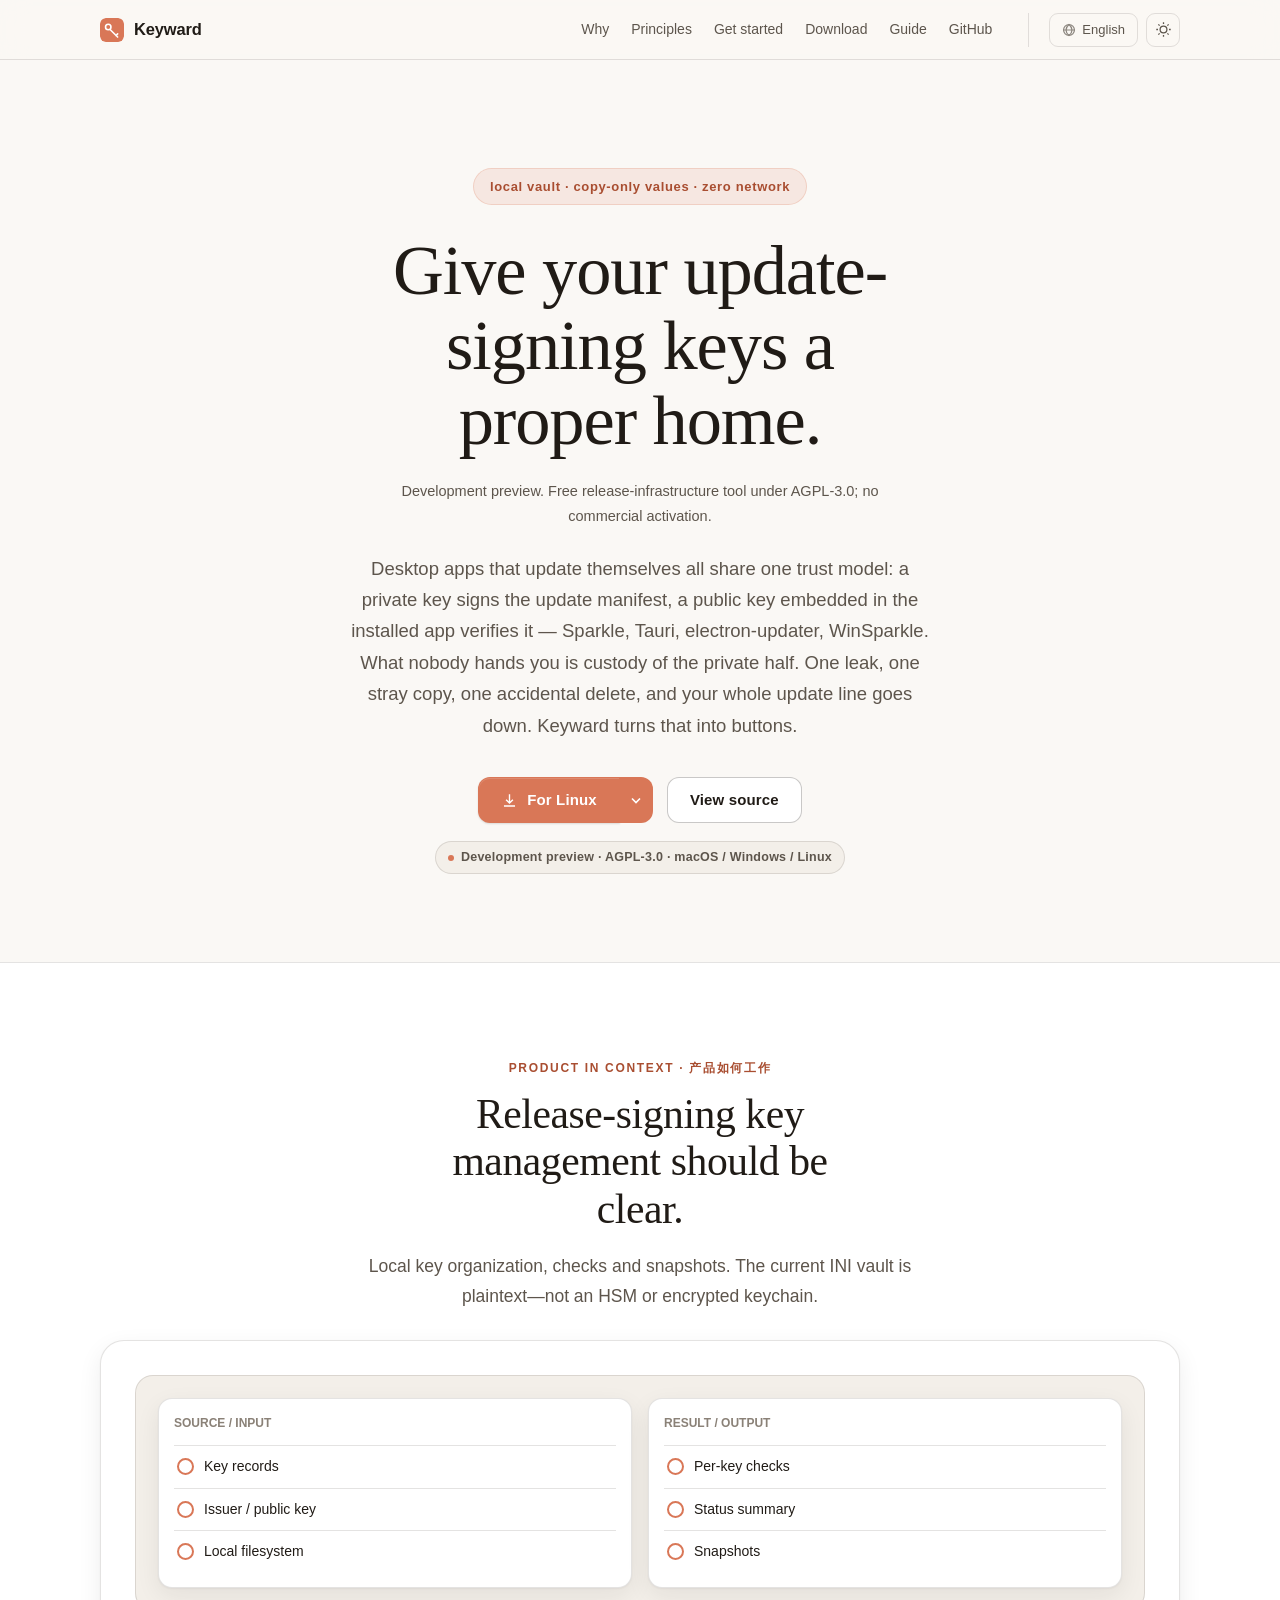
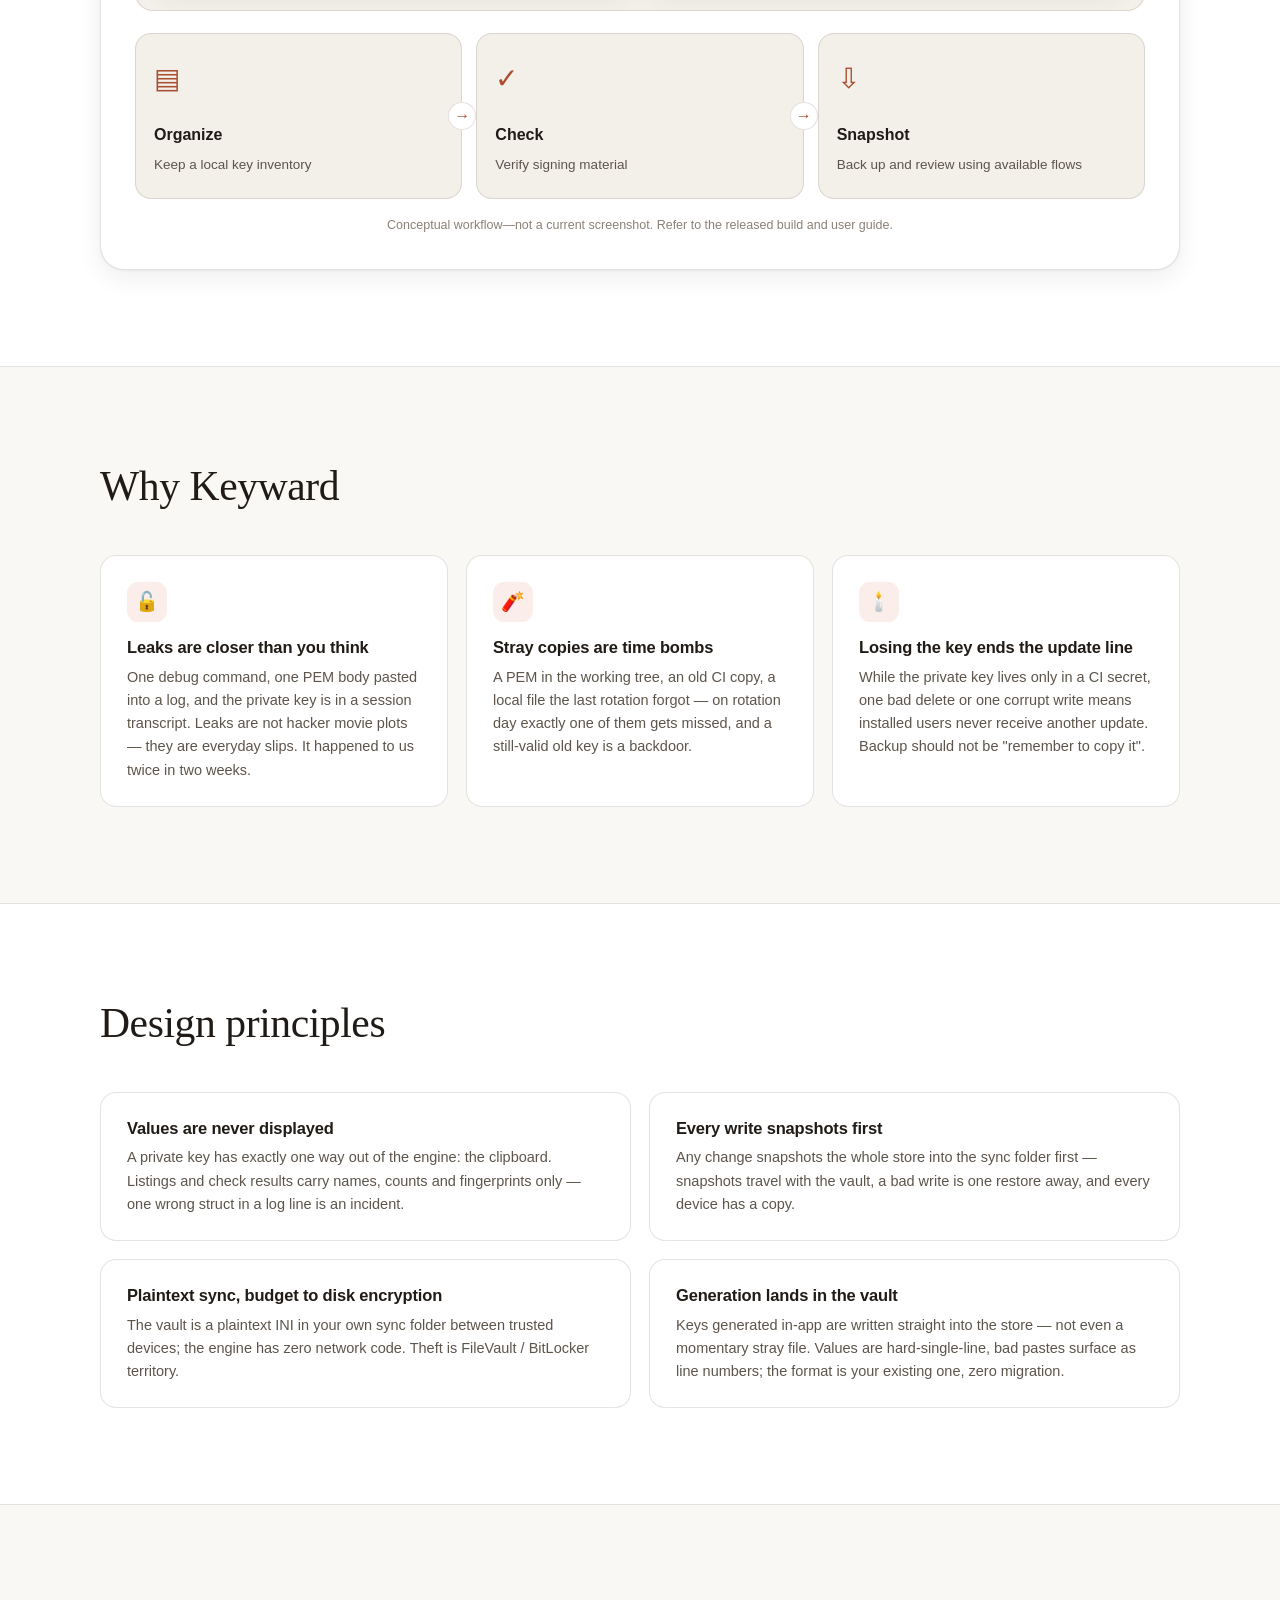
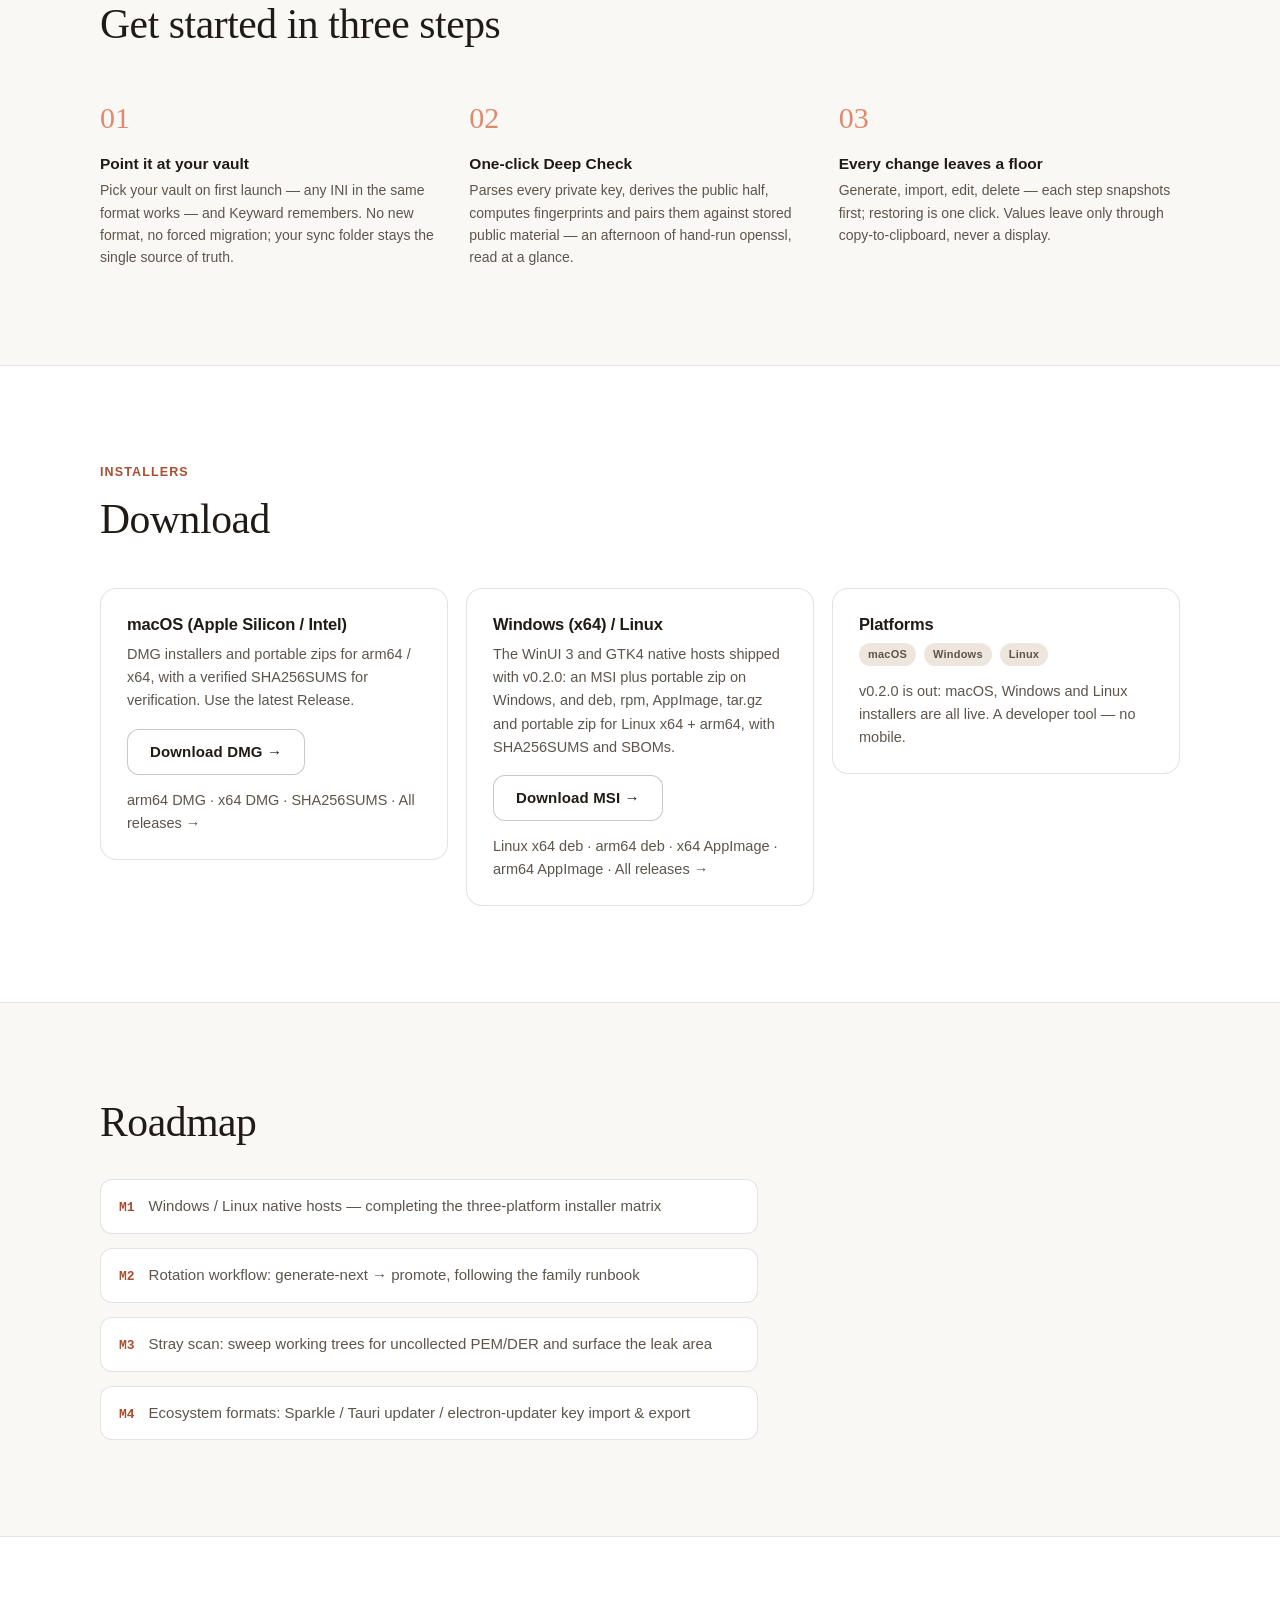
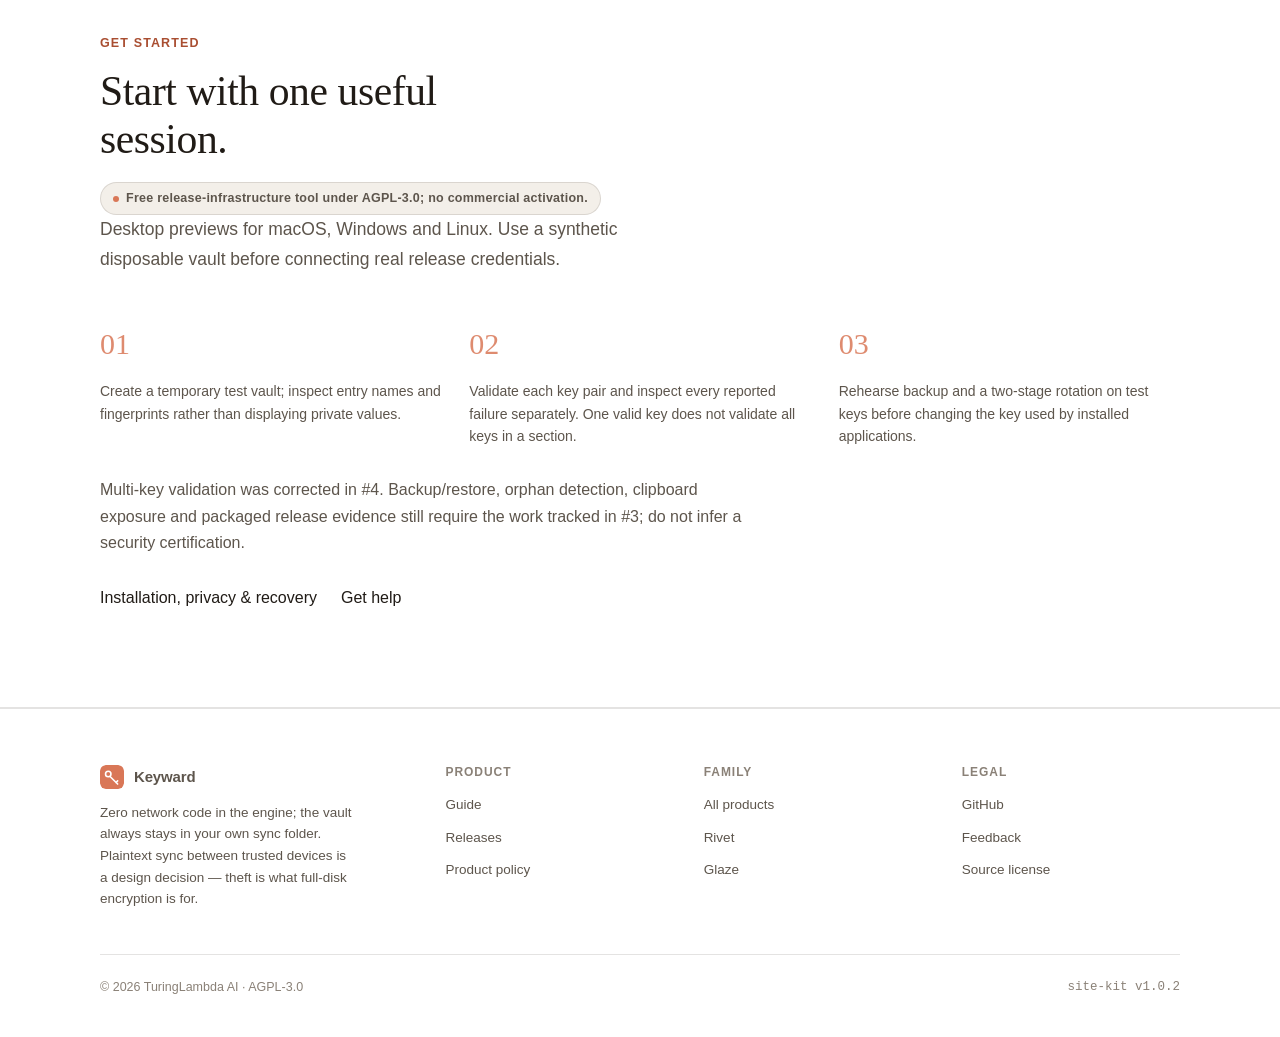
==== commit 721a6a97: "site: rebuild homepage on site-kit v1.0.2 - adopt the family design system (terracotta accent, Newsr" ====
--- a/site/index.html
+++ b/site/index.html
@@ -1,415 +1,505 @@
 <!DOCTYPE html>
-<html lang="zh">
+<html lang="zh-CN" data-kit-id="keyward" data-kit-lang-key="keyward-lang">
+
 <head>
-<meta charset="utf-8">
-<meta name="viewport" content="width=device-width, initial-scale=1">
-<title>Keyward — 自更新应用的签名钥保险库</title>
-<meta name="description" content="Keyward: 私钥签更新清单、公钥嵌在已装应用里验签——Sparkle、Tauri、electron-updater 全是这一套，缺的是私钥的日常托管。值永不显示只进剪贴板，每次改动先快照，深度校验，生成即入库。Rivet 线——Racket 引擎驱动原生壳。">
-<link rel="stylesheet" href="styles.css">
-<script>
-  (function () {
-    var t = localStorage.getItem('keyward-theme');
-    if (!t) t = matchMedia('(prefers-color-scheme: dark)').matches ? 'dark' : 'light';
-    document.documentElement.dataset.theme = t;
-    var l = localStorage.getItem('keyward-lang');
-    if (!l) l = (navigator.language || 'zh').toLowerCase().startsWith('zh') ? 'zh' : 'en';
-    document.documentElement.lang = l === 'zh' ? 'zh-CN' : 'en';
-  })();
-</script>
-<script>
-var _hmt = _hmt || [];
-(function() {
-  var hm = document.createElement("script");
-  hm.src = "https://hm.baidu.com/hm.js?8e2445912635226bcba0c400bfb6079d";
-  var s = document.getElementsByTagName("script")[0];
-  s.parentNode.insertBefore(hm, s);
-})();
-</script>
-<style>
-  #product-support { display:flex; flex-wrap:wrap; justify-content:center; gap:12px 24px; padding:24px; font:inherit; border-top:1px solid var(--border, #a8a29e); }
-  #product-support a:focus-visible { outline:2px solid currentColor; outline-offset:4px; }
-  html:lang(en) #product-support .support-zh, html:lang(zh) #product-support .support-en { display:none; }
-</style>
-<style id="product-start-style">
-.product-availability{font-size:.95rem;line-height:1.65;max-width:72ch;margin:18px 0;opacity:.85} .hero .product-availability{margin-left:auto;margin-right:auto}
-.product-start{max-width:1120px;margin:64px auto;padding:32px 24px;border-top:1px solid var(--border,#aaa);font:inherit;line-height:1.65}
-.product-start h2{font-size:clamp(1.7rem,3vw,2.4rem);letter-spacing:-.025em;margin:0 0 16px}.product-start h3{font-size:1.05rem;margin:0 0 10px}.product-start p{margin:0 0 16px;max-width:74ch}.product-start-grid{display:grid;grid-template-columns:repeat(3,minmax(0,1fr));gap:28px;margin:28px 0}.product-start a{text-decoration:underline;text-underline-offset:4px;overflow-wrap:anywhere}.product-start a:focus-visible{outline:2px solid currentColor;outline-offset:5px}.product-start .start-links{display:flex;gap:16px 24px;flex-wrap:wrap}.product-start .start-status{font-weight:600}.product-start .start-limits{font-size:.95em}
-html:lang(en) .reader-zh,html:lang(zh) .reader-en{display:none!important}@media(max-width:700px){.product-start{margin:40px auto;padding:24px 20px}.product-start-grid{grid-template-columns:1fr;gap:18px}}
-</style>
-<style>.lang-menu li.lang-choice{padding:0}.lang-menu .lang-choice button{display:block;width:100%;padding:8px 12px;border:0;background:transparent;color:inherit;font:inherit;text-align:left;cursor:pointer}.lang-menu .lang-choice button:focus-visible{outline:2px solid currentColor;outline-offset:-2px;border-radius:4px}</style>
-<style id="visual-showcase-css">
-/* Visual Showcase: process illustration, intentionally not an app screenshot. */
-.vs-showcase{padding:clamp(48px,7vw,88px) 24px;background:var(--bg,var(--surface,#faf7f2));color:var(--text,var(--ink,#24211d))}
-.vs-showcase *{box-sizing:border-box}
-.vs-showcase .vs-wrap{max-width:1080px;margin:0 auto}
-.vs-showcase .vs-intro{text-align:center;max-width:680px;margin:0 auto 28px}
-.vs-showcase .vs-label{text-transform:uppercase;letter-spacing:.14em;font-size:.7rem;font-weight:700;color:var(--accent,#b85d3f)}
-.vs-showcase h2{font:inherit;font-size:clamp(1.65rem,3.3vw,2.5rem);font-weight:700;line-height:1.2;letter-spacing:-.04em;margin:12px 0}
-.vs-showcase .vs-lead,.vs-showcase .vs-caption{color:var(--text-2,var(--muted,#6b6660));line-height:1.7}
-.vs-showcase .vs-frame{padding:clamp(18px,3vw,34px);border:1px solid var(--border,var(--line,#e8e2d9));background:var(--bg-card,var(--surface,#fff));border-radius:24px;box-shadow:0 20px 60px rgba(36,29,18,.07);overflow:hidden}
-.vs-showcase .vs-stage{display:grid;grid-template-columns:repeat(3,minmax(0,1fr));gap:14px}
-.vs-showcase .vs-step{position:relative;min-height:170px;padding:22px 18px;border-radius:16px;background:var(--bg,var(--surface,#faf7f2));border:1px solid var(--border,var(--line,#e8e2d9))}
-.vs-showcase .vs-step:not(:last-child):after{content:"→";position:absolute;z-index:1;right:-15px;top:50%;transform:translateY(-50%);width:28px;height:28px;display:grid;place-items:center;border-radius:50%;background:var(--bg-card,var(--surface,#fff));color:var(--accent,#b85d3f);border:1px solid var(--border,var(--line,#e8e2d9))}
-.vs-showcase .vs-glyph{font-size:1.75rem;display:block;margin-bottom:24px;color:var(--accent,#b85d3f)}
-.vs-showcase .vs-step b{display:block;font-size:1.03rem;margin-bottom:7px}
-.vs-showcase .vs-step small{display:block;color:var(--text-2,var(--muted,#6b6660));font-size:.84rem;line-height:1.5}
-.vs-showcase .vs-caption{font-size:.79rem;text-align:center;margin:16px 0 0}
-.vs-showcase .vs-art{margin-bottom:22px;background:var(--bg,var(--surface,#f6f3ed));border:1px solid var(--border,var(--line,#e8e2d9));border-radius:18px;padding:22px;overflow:hidden;min-height:185px}
-.vs-showcase .vs-task-art{display:grid;grid-template-columns:1fr 1fr;gap:16px;align-items:start}
-.vs-showcase .vs-mini-board{background:var(--bg-card,var(--surface,#fff));border-radius:14px;border:1px solid var(--border,var(--line,#e8e2d9));padding:15px;box-shadow:0 6px 24px rgba(10,10,10,.04)}
-.vs-showcase .vs-mini-title{font-size:.76rem;color:var(--text-2,var(--muted,#6b6660));font-weight:700;margin-bottom:12px}
-.vs-showcase .vs-mini-task{display:flex;align-items:center;gap:10px;padding:9px 3px;border-top:1px solid var(--border,var(--line,#e8e2d9));font-size:.9rem}
-.vs-showcase .vs-ring{flex:none;height:17px;width:17px;border:2px solid var(--accent,#b85d3f);border-radius:50%}
-.vs-showcase .vs-ring.done{background:var(--accent,#b85d3f);position:relative}.vs-showcase .vs-ring.done:after{content:"✓";color:#fff;font-size:12px;position:absolute;left:2px;top:-3px}
-.vs-showcase .vs-mini-tag{margin-left:auto;color:var(--accent,#b85d3f);background:var(--accent-soft,#f7e5dd);font-size:.7rem;padding:3px 6px;border-radius:6px}
-.vs-showcase .vs-reader-art{display:grid;grid-template-columns:1.5fr 1fr;gap:18px}
-.vs-showcase .vs-paper,.vs-showcase .vs-annotation{border-radius:14px;background:var(--bg-card,var(--surface,#fff));border:1px solid var(--border,var(--line,#e8e2d9));padding:18px}
-.vs-showcase .vs-paper-title{font-size:.75rem;letter-spacing:.1em;color:var(--text-2,var(--muted,#6b6660));margin-bottom:22px}
-.vs-showcase .vs-line{height:9px;background:var(--border,var(--line,#e8e2d9));border-radius:8px;margin:12px 0;max-width:100%}
-.vs-showcase .vs-line.short{width:57%}.vs-showcase .vs-line.mid{width:82%}
-.vs-showcase .vs-highlight{height:15px;border-radius:3px;width:72%;background:color-mix(in srgb,var(--accent,#d97757) 32%,transparent)}
-.vs-showcase .vs-note-label{font-size:.72rem;letter-spacing:.09em;color:var(--accent,#b85d3f);font-weight:800}
-.vs-showcase .vs-note-body{font-size:.93rem;line-height:1.7;margin:18px 0}
-.vs-showcase .vs-note-foot{font-size:.75rem;color:var(--text-2,var(--muted,#6b6660))}
-html:lang(en) .vs-zh,html:lang(zh) .vs-en{display:none!important}
-@media(max-width:700px){.vs-showcase .vs-stage{grid-template-columns:1fr}.vs-showcase .vs-step{min-height:120px}.vs-showcase .vs-step:not(:last-child):after{right:calc(50% - 14px);top:auto;bottom:-15px;transform:rotate(90deg)}.vs-showcase .vs-glyph{margin-bottom:12px}.vs-showcase .vs-reader-art{grid-template-columns:1fr 1fr}.vs-showcase .vs-art{padding:14px}}
-@media(prefers-reduced-motion:reduce){.vs-showcase *, .vs-showcase *:before,.vs-showcase *:after{animation:none!important;transition:none!important}}
-</style></head>
+    <meta charset="utf-8">
+    <meta name="viewport" content="width=device-width, initial-scale=1.0">
+    <title>Keyward — 自更新应用的签名钥保险库</title>
+    <meta name="description" content="Keyward: 私钥签更新清单、公钥嵌在已装应用里验签——Sparkle、Tauri、electron-updater 全是这一套，缺的是私钥的日常托管。值永不显示只进剪贴板，每次改动先快照，深度校验，生成即入库。Rivet 线——Racket 引擎驱动原生壳。">
+    <link rel="canonical" href="https://keyward.jrtx.site/">
+    <meta name="theme-color" content="#D97757">
+    <meta property="og:type" content="website">
+    <meta property="og:site_name" content="Keyward">
+    <meta property="og:title" content="Keyward — a proper home for your update-signing keys">
+    <meta property="og:description" content="Local vault for release-signing keys: values never displayed, copy-only, snapshots before every write, one-click deep checks. Zero network code — AGPL-3.0.">
+    <meta property="og:url" content="https://keyward.jrtx.site/">
+    <meta name="twitter:card" content="summary">
+    <meta name="twitter:title" content="Keyward — a proper home for your update-signing keys">
+    <meta name="twitter:description" content="Local vault for release-signing keys. Values never displayed, snapshot on every write, zero network code.">
+
+    <!-- Theme + language pre-paint: no flash before the stylesheet paints.
+         Storage keys are the site's historical keys (keyward-theme /
+         keyward-lang — carried forward via data-kit-lang-key on <html>)
+         so returning visitors keep preferences. -->
+    <script>
+        (function () {
+            var t;
+            try { t = localStorage.getItem('keyward-theme'); } catch (e) {}
+            if (t !== 'dark' && t !== 'light') {
+                t = window.matchMedia && matchMedia('(prefers-color-scheme: dark)').matches ? 'dark' : 'light';
+            }
+            document.documentElement.dataset.theme = t;
+            var l;
+            try { l = localStorage.getItem('keyward-lang'); } catch (e) {}
+            if (l !== 'zh' && l !== 'en') {
+                l = (navigator.language || 'zh').toLowerCase().indexOf('zh') === 0 ? 'zh' : 'en';
+            }
+            document.documentElement.lang = l === 'zh' ? 'zh-CN' : 'en';
+        })();
+    </script>
+
+    <link rel="icon" type="image/svg+xml" href="data:image/svg+xml,%3Csvg xmlns='http://www.w3.org/2000/svg' viewBox='0 0 512 512'%3E%3Crect width='512' height='512' rx='115' fill='%23D97757'/%3E%3Ccircle cx='176' cy='192' r='58' fill='none' stroke='%23FFFFFF' stroke-width='34'/%3E%3Cpath d='M220 250 L376 406 M340 374 L376 338' stroke='%23FFFFFF' stroke-width='34' stroke-linecap='round'/%3E%3C/svg%3E">
+    <link rel="stylesheet" href="family.css">
+    <link rel="stylesheet" href="site.css">
+    <link rel="preload" href="fonts/newsreader-latin-var.woff2" as="font" type="font/woff2" crossorigin>
+    <link rel="preload" href="fonts/inter-latin-var.woff2" as="font" type="font/woff2" crossorigin>
+    <script src="family.js" defer></script>
+</head>
+
 <body>
-<header class="nav">
-  <div class="nav-inner">
-    <a class="brand" href="#">Keyward</a>
-    <nav class="nav-links">
-      <a href="#why" data-i18n="nav.why">为什么需要</a>
-      <a href="#principles" data-i18n="nav.principles">设计原则</a>
-      <a href="#start" data-i18n="nav.start">三步开始</a>
-      <a href="#download" data-i18n="nav.download">下载</a>
-      <a href="guide.html" data-i18n="nav.guide">手册</a>
-      <a href="https://github.com/turlamai/keyward" data-i18n="nav.github">GitHub</a>
-      <div class="lang-dropdown-wrapper">
-        <button class="lang-btn" type="button" aria-label="Switch language">
-          <svg width="16" height="16" viewBox="0 0 24 24" fill="none" stroke="currentColor" stroke-width="2" stroke-linecap="round" stroke-linejoin="round"><circle cx="12" cy="12" r="10"></circle><line x1="2" y1="12" x2="22" y2="12"></line><path d="M12 2a15.3 15.3 0 0 1 4 10 15.3 15.3 0 0 1-4 10 15.3 15.3 0 0 1-4-10 15.3 15.3 0 0 1 4-10z"></path></svg>
-          <span id="current-lang-label">English</span>
-        </button>
-        <ul class="lang-menu">
-          <li class="lang-choice"><button type="button" onclick="setLanguage('en')">English</button></li>
-          <li class="lang-choice"><button type="button" onclick="setLanguage('zh')">简体中文</button></li>
-        </ul>
-      </div>
-      <button class="theme-btn" id="theme-btn" aria-label="Toggle theme">◐</button>
-    </nav>
-  </div>
-</header>
-
-<main>
-  <section class="hero">
-    <p class="kicker" data-i18n="kicker">本地保险库 · 值不显示 · 零网络</p>
-    <h1 data-i18n="hero-title">给你的更新签名钥，一个像样的家。</h1>
-<p class="reader-en product-availability" lang="en">Development preview. Free release-infrastructure tool under AGPL-3.0; no commercial activation.</p><p class="reader-zh product-availability" lang="zh">开发预览。AGPL-3.0 许可的免费发布基础设施工具，不接商业激活。</p>
-    <p class="lede" data-i18n="hero-lede">
-      桌面应用的在线更新全靠同一套信任模型：私钥签更新清单，公钥嵌在
-      已装应用里验签——Sparkle、Tauri、electron-updater、WinSparkle 都
-      是它。可私钥的日常托管没人替你管：一次泄漏、一份散件、一次误删，
-      断的就是整条更新线。Keyward 把这件事变成点按钮。
-    </p>
-    <div class="cta">
-      <a class="btn btn-primary" id="hero-download" href="#download" data-i18n="hero.download">获取 Keyward</a>
-      <a class="btn btn-secondary" href="https://github.com/turlamai/keyward" data-i18n="hero.source">查看源码</a>
-    </div>
-  </section><section class="vs-showcase" id="visual-showcase" aria-label="Product workflow concept"><div class="vs-wrap"><div class="vs-intro"><span class="vs-label">PRODUCT IN CONTEXT · 产品如何工作</span><h2><span class="vs-zh" lang="zh-CN">发布签名钥管理需要清晰，而不是神秘。</span><span class="vs-en" lang="en">Release-signing key management should be clear.</span></h2><p class="vs-lead"><span class="vs-zh" lang="zh-CN">本地记录密钥状态、检查与快照；当前是明文 INI vault，不是 HSM 或加密密钥链。</span><span class="vs-en" lang="en">Local key organization, checks and snapshots. The current INI vault is plaintext—not an HSM or encrypted keychain.</span></p></div><div class="vs-frame"><div class="vs-art vs-task-art"><div class="vs-mini-board"><div class="vs-mini-title">SOURCE / INPUT</div><div class="vs-mini-task"><span class="vs-ring" aria-hidden="true"></span><span>Key records</span></div><div class="vs-mini-task"><span class="vs-ring" aria-hidden="true"></span><span>Issuer / public key</span></div><div class="vs-mini-task"><span class="vs-ring" aria-hidden="true"></span><span>Local filesystem</span></div></div><div class="vs-mini-board"><div class="vs-mini-title">RESULT / OUTPUT</div><div class="vs-mini-task"><span class="vs-ring" aria-hidden="true"></span><span>Per-key checks</span></div><div class="vs-mini-task"><span class="vs-ring" aria-hidden="true"></span><span>Status summary</span></div><div class="vs-mini-task"><span class="vs-ring" aria-hidden="true"></span><span>Snapshots</span></div></div></div><div class="vs-stage"><div class="vs-step"><span class="vs-glyph" aria-hidden="true">▤</span><b><span class="vs-zh" lang="zh-CN">整理记录</span><span class="vs-en" lang="en">Organize</span></b><small><span class="vs-zh" lang="zh-CN">建立本地密钥清单</span><span class="vs-en" lang="en">Keep a local key inventory</span></small></div><div class="vs-step"><span class="vs-glyph" aria-hidden="true">✓</span><b><span class="vs-zh" lang="zh-CN">检查状态</span><span class="vs-en" lang="en">Check</span></b><small><span class="vs-zh" lang="zh-CN">核对更新签名材料</span><span class="vs-en" lang="en">Verify signing material</span></small></div><div class="vs-step"><span class="vs-glyph" aria-hidden="true">⇩</span><b><span class="vs-zh" lang="zh-CN">保留快照</span><span class="vs-en" lang="en">Snapshot</span></b><small><span class="vs-zh" lang="zh-CN">按现有流程备份和审核</span><span class="vs-en" lang="en">Back up and review using available flows</span></small></div></div><p class="vs-caption"><span class="vs-zh" lang="zh-CN">概念工作流程图，非当前产品截图；以实际发布版本和用户手册为准。</span><span class="vs-en" lang="en">Conceptual workflow—not a current screenshot. Refer to the released build and user guide.</span></p></div></div></section>
-
-  <section id="why" class="section">
-    <h2 data-i18n="why-title">为什么需要</h2>
-    <div class="grid three">
-      <div class="card">
-        <div class="card-icon">🔓</div>
-        <h3 data-i18n="w1-title">泄漏比你想的近</h3>
-        <p data-i18n="w1-body">一条调试命令、一段贴进日志的 PEM 正文，私钥就进了会话记录——泄漏从来不是黑客剧本，是日常手滑。我们自家两周内就发生过两次。</p>
-      </div>
-      <div class="card">
-        <div class="card-icon">🧨</div>
-        <h3 data-i18n="w2-title">散件是定时炸弹</h3>
-        <p data-i18n="w2-body">工作树里的 PEM、CI 里的旧副本、上一次轮换没删干净的本地文件——轮换那天永远有一个被忘记，旧钥继续有效就是后门。</p>
-      </div>
-      <div class="card">
-        <div class="card-icon">🕯️</div>
-        <h3 data-i18n="w3-title">丢钥就是全线断更</h3>
-        <p data-i18n="w3-body">私钥只活在 CI secret 里时，一次误删、一次坏写入，所有已装用户再也收不到任何更新。备份不该是"记得复制一下"。</p>
-      </div>
-    </div>
-  </section>
-
-  <section id="principles" class="section alt">
-    <h2 data-i18n="principles-title">设计原则</h2>
-    <div class="grid two">
-      <div class="card">
-        <h3 data-i18n="p1-title">值永不显示</h3>
-        <p data-i18n="p1-body">私钥只有一条路离开引擎：复制到剪贴板。列表和体检结果只出现名字、计数与指纹——日志里打错一个结构体都是事故。</p>
-      </div>
-      <div class="card">
-        <h3 data-i18n="p2-title">每次写入先快照</h3>
-        <p data-i18n="p2-body">任何改动先把整库快照进同步盘的 .history——快照跟着库一起同步，坏写入一次恢复，每个设备上都有底。</p>
-      </div>
-      <div class="card">
-        <h3 data-i18n="p3-title">明文同步，预算给全盘加密</h3>
-        <p data-i18n="p3-body">库就是你同步盘里的明文 INI，信任设备间直连；引擎零网络代码，密钥不出本机。防失窃交给 FileVault / BitLocker。</p>
-      </div>
-      <div class="card">
-        <h3 data-i18n="p4-title">生成即入库</h3>
-        <p data-i18n="p4-body">应用内生成钥匙直接写进库——连瞬时散件都不存在。值强制单行，坏粘贴以行号暴露；格式兼容你现有的库，零迁移。</p>
-      </div>
-    </div>
-  </section>
-
-  <section id="start" class="section">
-    <h2 data-i18n="start-title">三步开始</h2>
-    <div class="steps">
-      <div class="step">
-        <div class="step-num">1</div>
-        <div>
-          <h3 data-i18n="s1-title">指向你的库</h3>
-          <p data-i18n="s1-body">首次启动选择你的钥匙库（任何同格式的 INI 都行），选择会被记住——不新建格式、不强迫迁移，你的同步盘继续是唯一事实源。</p>
+    <header class="kit-nav">
+        <div class="kit-container kit-nav-inner">
+            <a class="kit-brand" href="/">
+                <svg class="kit-brand-mark" viewBox="0 0 512 512" aria-hidden="true"><rect width="512" height="512" rx="115" fill="#D97757"/><circle cx="176" cy="192" r="58" fill="none" stroke="#FFFFFF" stroke-width="34"/><path d="M220 250 L376 406 M340 374 L376 338" stroke="#FFFFFF" stroke-width="34" stroke-linecap="round"/></svg>
+                <span>Keyward</span>
+            </a>
+            <nav class="kit-nav-links">
+                <a href="#why" data-i18n="nav.why">为什么需要</a>
+                <a href="#principles" data-i18n="nav.principles">设计原则</a>
+                <a href="#start" data-i18n="nav.start">三步开始</a>
+                <a href="#download" data-i18n="nav.download">下载</a>
+                <a href="guide.html" data-i18n="nav.guide">手册</a>
+                <a href="https://github.com/turlamai/keyward" data-i18n="nav.github">GitHub</a>
+            </nav>
+            <div class="kit-nav-actions">
+                <div class="kit-lang">
+                    <button class="kit-lang-btn" type="button" aria-haspopup="true" aria-expanded="false">
+                        <svg viewBox="0 0 16 16" fill="none" stroke="currentColor" stroke-width="1.4" aria-hidden="true"><circle cx="8" cy="8" r="6.2"/><path d="M1.8 8h12.4M8 1.8c-4.6 4-4.6 8.4 0 12.4 4.6-4 4.6-8.4 0-12.4z"/></svg>
+                        <span class="kit-lang-current">简体中文</span>
+                    </button>
+                    <ul class="kit-lang-menu">
+                        <li><button type="button" data-kit-lang="zh">简体中文</button></li>
+                        <li><button type="button" data-kit-lang="en">English</button></li>
+                    </ul>
+                </div>
+                <button class="kit-icon-btn kit-theme-toggle" type="button" aria-pressed="false" aria-label="Theme">
+                    <svg class="kit-icon-sun" viewBox="0 0 20 20" fill="none" stroke="currentColor" stroke-width="1.5" aria-hidden="true"><circle cx="10" cy="10" r="4"/><path d="M10 1.5v2M10 16.5v2M1.5 10h2M16.5 10h2M4 4l1.4 1.4M14.6 14.6L16 16M16 4l-1.4 1.4M5.4 14.6L4 16"/></svg>
+                    <svg class="kit-icon-moon" viewBox="0 0 20 20" fill="none" stroke="currentColor" stroke-width="1.5" aria-hidden="true"><path d="M16.5 12.2A7 7 0 0 1 7.8 3.5a7 7 0 1 0 8.7 8.7z"/></svg>
+                </button>
+            </div>
         </div>
-      </div>
-      <div class="step">
-        <div class="step-num">2</div>
-        <div>
-          <h3 data-i18n="s2-title">Deep Check 一键体检</h3>
-          <p data-i18n="s2-body">解析每把私钥、派生公钥、算指纹、和库内公钥配对——过去一下午的手工 openssl，现在一屏读完。</p>
+    </header>
+
+    <main>
+        <!-- Hero -->
+        <section class="kit-hero">
+            <div class="kit-container">
+                <span class="kit-eyebrow" data-i18n="kicker">本地保险库 · 值不显示 · 零网络</span>
+                <h1 data-i18n="hero-title">给你的更新签名钥，一个像样的家。</h1>
+                <p class="kit-text-2 kw-availability" data-i18n="hero.availability">开发预览。AGPL-3.0 许可的免费发布基础设施工具，不接商业激活。</p>
+                <p class="kit-lead" data-i18n="hero-lede">桌面应用的在线更新全靠同一套信任模型：私钥签更新清单，公钥嵌在已装应用里验签——Sparkle、Tauri、electron-updater、WinSparkle 都是它。可私钥的日常托管没人替你管：一次泄漏、一份散件、一次误删，断的就是整条更新线。Keyward 把这件事变成点按钮。</p>
+                <div class="kit-btn-row">
+                    <div class="kit-dl">
+                        <a class="kit-btn kit-btn--primary" data-kit-dl-primary href="https://github.com/turlamai/keyward/releases/latest">
+                            <svg viewBox="0 0 20 20" fill="none" stroke="currentColor" stroke-width="1.6" aria-hidden="true"><path d="M10 2.5v10M6 9l4 4 4-4M3.5 16.5h13"/></svg>
+                            <span class="kit-dl-label" data-i18n="dl.generic">获取 Keyward</span>
+                        </a>
+                        <button class="kit-dl-caret" type="button" aria-haspopup="true" aria-expanded="false" aria-label="All platforms">
+                            <svg viewBox="0 0 14 14" fill="none" stroke="currentColor" stroke-width="1.6" aria-hidden="true"><path d="M3 5.5L7 9.5l4-4"/></svg>
+                        </button>
+                        <ul class="kit-dl-menu">
+                            <li><a href="https://github.com/turlamai/keyward/releases/latest" data-kit-dl="mac"><span class="kit-dl-os" data-i18n="dl.mac">macOS 版</span><span class="kit-dl-kind">.dmg</span></a></li>
+                            <li><a href="https://github.com/turlamai/keyward/releases/latest" data-kit-dl="win"><span class="kit-dl-os" data-i18n="dl.win">Windows 版</span><span class="kit-dl-kind">.msi</span></a></li>
+                            <li><a href="https://github.com/turlamai/keyward/releases/latest" data-kit-dl="linux"><span class="kit-dl-os" data-i18n="dl.linux">Linux 版</span><span class="kit-dl-kind">.AppImage / .deb</span></a></li>
+                            <li class="kit-dl-note kit-hidden" data-kit-dl-note data-i18n="dl.note">当前平台请前往 Releases 页面选取对应安装包。</li>
+                        </ul>
+                    </div>
+                    <a class="kit-btn kit-btn--secondary" href="https://github.com/turlamai/keyward" data-i18n="hero.source">查看源码</a>
+                </div>
+                <p class="kit-hero-meta"><span class="kit-badge" data-i18n="hero.badge">开发预览 · AGPL-3.0 · macOS / Windows / Linux</span></p>
+            </div>
+        </section>
+
+        <!-- Workflow showcase -->
+        <section class="kit-section kit-section--alt kw-showcase" id="visual-showcase" aria-label="Product workflow concept">
+            <div class="kit-container">
+                <div class="kw-vs-intro">
+                    <span class="kw-vs-label">PRODUCT IN CONTEXT · 产品如何工作</span>
+                    <h2 class="kit-h2" style="margin-inline: auto;" data-i18n="vs.title">发布签名钥管理需要清晰，而不是神秘。</h2>
+                    <p class="kit-lead" style="margin-inline: auto;" data-i18n="vs.lead">本地记录密钥状态、检查与快照；当前是明文 INI vault，不是 HSM 或加密密钥链。</p>
+                </div>
+                <div class="kw-vs-frame">
+                    <div class="kw-vs-art">
+                        <div class="kw-mini-board">
+                            <div class="kw-mini-title">SOURCE / INPUT</div>
+                            <div class="kw-mini-task"><span class="kw-ring" aria-hidden="true"></span><span>Key records</span></div>
+                            <div class="kw-mini-task"><span class="kw-ring" aria-hidden="true"></span><span>Issuer / public key</span></div>
+                            <div class="kw-mini-task"><span class="kw-ring" aria-hidden="true"></span><span>Local filesystem</span></div>
+                        </div>
+                        <div class="kw-mini-board">
+                            <div class="kw-mini-title">RESULT / OUTPUT</div>
+                            <div class="kw-mini-task"><span class="kw-ring" aria-hidden="true"></span><span>Per-key checks</span></div>
+                            <div class="kw-mini-task"><span class="kw-ring" aria-hidden="true"></span><span>Status summary</span></div>
+                            <div class="kw-mini-task"><span class="kw-ring" aria-hidden="true"></span><span>Snapshots</span></div>
+                        </div>
+                    </div>
+                    <div class="kw-vs-stage">
+                        <div class="kw-vs-step"><span class="kw-vs-glyph" aria-hidden="true">▤</span><b data-i18n="vs.s1t">整理记录</b><small data-i18n="vs.s1b">建立本地密钥清单</small></div>
+                        <div class="kw-vs-step"><span class="kw-vs-glyph" aria-hidden="true">✓</span><b data-i18n="vs.s2t">检查状态</b><small data-i18n="vs.s2b">核对更新签名材料</small></div>
+                        <div class="kw-vs-step"><span class="kw-vs-glyph" aria-hidden="true">⇩</span><b data-i18n="vs.s3t">保留快照</b><small data-i18n="vs.s3b">按现有流程备份和审核</small></div>
+                    </div>
+                    <p class="kw-vs-caption" data-i18n="vs.caption">概念工作流程图，非当前产品截图；以实际发布版本和用户手册为准。</p>
+                </div>
+            </div>
+        </section>
+
+        <!-- Why -->
+        <section class="kit-section" id="why">
+            <div class="kit-container">
+                <h2 class="kit-h2" data-i18n="why-title">为什么需要</h2>
+                <div class="kit-grid kit-grid--3" style="margin-top: 44px;">
+                    <div class="kit-card">
+                        <span class="kit-card-icon kw-emoji" aria-hidden="true">🔓</span>
+                        <h3 data-i18n="w1-title">泄漏比你想的近</h3>
+                        <p data-i18n="w1-body">一条调试命令、一段贴进日志的 PEM 正文，私钥就进了会话记录——泄漏从来不是黑客剧本，是日常手滑。我们自家两周内就发生过两次。</p>
+                    </div>
+                    <div class="kit-card">
+                        <span class="kit-card-icon kw-emoji" aria-hidden="true">🧨</span>
+                        <h3 data-i18n="w2-title">散件是定时炸弹</h3>
+                        <p data-i18n="w2-body">工作树里的 PEM、CI 里的旧副本、上一次轮换没删干净的本地文件——轮换那天永远有一个被忘记，旧钥继续有效就是后门。</p>
+                    </div>
+                    <div class="kit-card">
+                        <span class="kit-card-icon kw-emoji" aria-hidden="true">🕯️</span>
+                        <h3 data-i18n="w3-title">丢钥就是全线断更</h3>
+                        <p data-i18n="w3-body">私钥只活在 CI secret 里时，一次误删、一次坏写入，所有已装用户再也收不到任何更新。备份不该是"记得复制一下"。</p>
+                    </div>
+                </div>
+            </div>
+        </section>
+
+        <!-- Principles -->
+        <section class="kit-section kit-section--alt" id="principles">
+            <div class="kit-container">
+                <h2 class="kit-h2" data-i18n="principles-title">设计原则</h2>
+                <div class="kit-grid kit-grid--2" style="margin-top: 44px;">
+                    <div class="kit-card">
+                        <h3 data-i18n="p1-title">值永不显示</h3>
+                        <p data-i18n="p1-body">私钥只有一条路离开引擎：复制到剪贴板。列表和体检结果只出现名字、计数与指纹——日志里打错一个结构体都是事故。</p>
+                    </div>
+                    <div class="kit-card">
+                        <h3 data-i18n="p2-title">每次写入先快照</h3>
+                        <p data-i18n="p2-body">任何改动先把整库快照进同步盘的 .history——快照跟着库一起同步，坏写入一次恢复，每个设备上都有底。</p>
+                    </div>
+                    <div class="kit-card">
+                        <h3 data-i18n="p3-title">明文同步，预算给全盘加密</h3>
+                        <p data-i18n="p3-body">库就是你同步盘里的明文 INI，信任设备间直连；引擎零网络代码，密钥不出本机。防失窃交给 FileVault / BitLocker。</p>
+                    </div>
+                    <div class="kit-card">
+                        <h3 data-i18n="p4-title">生成即入库</h3>
+                        <p data-i18n="p4-body">应用内生成钥匙直接写进库——连瞬时散件都不存在。值强制单行，坏粘贴以行号暴露；格式兼容你现有的库，零迁移。</p>
+                    </div>
+                </div>
+            </div>
+        </section>
+
+        <!-- Get started (three steps) -->
+        <section class="kit-section" id="start">
+            <div class="kit-container">
+                <h2 class="kit-h2" data-i18n="start-title">三步开始</h2>
+                <div class="kit-steps" style="margin-top: 44px;">
+                    <div class="kit-step">
+                        <h3 data-i18n="s1-title">指向你的库</h3>
+                        <p data-i18n="s1-body">首次启动选择你的钥匙库（任何同格式的 INI 都行），选择会被记住——不新建格式、不强迫迁移，你的同步盘继续是唯一事实源。</p>
+                    </div>
+                    <div class="kit-step">
+                        <h3 data-i18n="s2-title">Deep Check 一键体检</h3>
+                        <p data-i18n="s2-body">解析每把私钥、派生公钥、算指纹、和库内公钥配对——过去一下午的手工 openssl，现在一屏读完。</p>
+                    </div>
+                    <div class="kit-step">
+                        <h3 data-i18n="s3-title">改即有底</h3>
+                        <p data-i18n="s3-body">生成、导入、修改、删除，每一步都先落快照；要回滚，恢复就是一次点击。值想用时复制进剪贴板，永不回显。</p>
+                    </div>
+                </div>
+            </div>
+        </section>
+
+        <!-- Download -->
+        <section class="kit-section kit-section--alt" id="download">
+            <div class="kit-container">
+                <span class="kit-kicker" data-i18n="download-kicker">安装包</span>
+                <h2 class="kit-h2" data-i18n="download-title">下载</h2>
+                <div class="kit-grid kit-grid--3" style="margin-top: 44px; align-items: start;">
+                    <div class="kit-card">
+                        <h3 data-i18n="dl-mac-title">macOS（Apple Silicon / Intel）</h3>
+                        <p data-i18n="dl-mac">DMG 安装器与便携 zip，arm64 / x64 双架构，随附统一的 SHA256SUMS 校验文件。请以最新 Release 为准。</p>
+                        <p style="margin-top: 16px;"><a class="kit-btn kit-btn--secondary" data-kit-dl="mac" href="https://github.com/turlamai/keyward/releases/latest" data-i18n="dl-mac-go">下载 DMG →</a></p>
+                        <p class="kit-text-3 kw-dl-links">
+                            <a href="https://github.com/turlamai/keyward/releases/latest">arm64 DMG</a> ·
+                            <a href="https://github.com/turlamai/keyward/releases/latest">x64 DMG</a> ·
+                            <a href="https://github.com/turlamai/keyward/releases/latest/download/SHA256SUMS">SHA256SUMS</a> ·
+                            <a href="https://github.com/turlamai/keyward/releases" data-i18n="dl-all">全部版本 →</a>
+                        </p>
+                    </div>
+                    <div class="kit-card">
+                        <h3 data-i18n="dl-win-lin-title">Windows（x64）/ Linux</h3>
+                        <p data-i18n="dl-win-lin">WinUI 3 与 GTK4 原生壳已随 v0.2.0 交付：Windows 为 MSI + 便携 zip，Linux 为 x64/arm64 的 deb、rpm、AppImage、tar.gz 与便携 zip，随附 SHA256SUMS 校验文件与 SBOM。</p>
+                        <p style="margin-top: 16px;"><a class="kit-btn kit-btn--secondary" data-kit-dl="win" href="https://github.com/turlamai/keyward/releases/latest" data-i18n="dl-win-go">下载 MSI →</a></p>
+                        <p class="kit-text-3 kw-dl-links">
+                            <a href="https://github.com/turlamai/keyward/releases/latest">Linux x64 deb</a> ·
+                            <a href="https://github.com/turlamai/keyward/releases/latest">arm64 deb</a> ·
+                            <a href="https://github.com/turlamai/keyward/releases/latest">x64 AppImage</a> ·
+                            <a href="https://github.com/turlamai/keyward/releases/latest">arm64 AppImage</a> ·
+                            <a href="https://github.com/turlamai/keyward/releases" data-i18n="dl-all">全部版本 →</a>
+                        </p>
+                    </div>
+                    <div class="kit-card">
+                        <h3 data-i18n="dl-platforms-title">平台</h3>
+                        <p class="kw-platform-row">
+                            <span class="kit-chip">macOS</span>
+                            <span class="kit-chip">Windows</span>
+                            <span class="kit-chip">Linux</span>
+                        </p>
+                        <p class="kit-text-2" style="margin-top: 14px;" data-i18n="dl-platforms-body">v0.2.0 已发布：macOS、Windows、Linux 三平台安装包全部上线。这是开发者工具，不做移动端。</p>
+                    </div>
+                </div>
+            </div>
+        </section>
+
+        <!-- Roadmap -->
+        <section class="kit-section" id="roadmap">
+            <div class="kit-container">
+                <h2 class="kit-h2" data-i18n="roadmap-title">路线图</h2>
+                <ul class="kw-roadmap">
+                    <li><strong>M1</strong><span data-i18n="rm1">Windows / Linux 原生壳 + 首个发布（三平台安装包）</span></li>
+                    <li><strong>M2</strong><span data-i18n="rm2">轮换工作流：generate-next → promote 两阶段，照 family runbook 走</span></li>
+                    <li><strong>M3</strong><span data-i18n="rm3">散件扫描：扫工作树找未收编的 PEM/DER，泄漏面主动暴露</span></li>
+                    <li><strong>M4</strong><span data-i18n="rm4">生态兼容：Sparkle / Tauri updater / electron-updater 钥格式导入导出</span></li>
+                </ul>
+            </div>
+        </section>
+
+        <!-- Get started -->
+        <section class="kit-section kit-section--alt" id="start-here">
+            <div class="kit-container">
+                <span class="kit-kicker" data-i18n="start.kicker">开始使用</span>
+                <h2 class="kit-h2" data-i18n="start.title">从一次有效使用开始。</h2>
+                <p class="kit-lead" style="margin-top: 18px;"><span class="kit-badge" data-i18n="start.status">AGPL-3.0 许可的免费发布基础设施工具，不接商业激活。</span> <span data-i18n="start.platforms">提供 macOS、Windows、Linux 桌面预览。连接真实发布凭据前，先使用可丢弃的合成密钥库。</span></p>
+                <div class="kit-steps" style="margin-top: 44px;">
+                    <div class="kit-step">
+                        <p data-i18n="start.s1.body">建立临时测试库；查看条目名称和指纹，不展示私钥值。</p>
+                    </div>
+                    <div class="kit-step">
+                        <p data-i18n="start.s2.body">逐个校验密钥对，分别处理每个失败结果；一个密钥正确不表示整个节均正确。</p>
+                    </div>
+                    <div class="kit-step">
+                        <p data-i18n="start.s3.body">先用测试密钥演练备份和两阶段轮换，再修改已安装应用信任的发布密钥。</p>
+                    </div>
+                </div>
+                <p class="kit-text-2" style="margin-top: 30px; max-width: 74ch;"><span data-i18n="start.limits-a">多密钥校验已由 </span><a href="https://github.com/turlamai/keyward/issues/4">#4</a><span data-i18n="start.limits-b"> 修正。备份恢复、孤立条目检测、剪贴板暴露与打包发布证据仍需按 </span><a href="https://github.com/turlamai/keyward/issues/3">#3</a><span data-i18n="start.limits-c"> 推进；不构成安全认证。</span></p>
+                <div class="kw-start-links">
+                    <a href="https://github.com/turlamai/keyward/blob/main/docs/USER-GUIDE.zh-CN.md" data-en-href="https://github.com/turlamai/keyward/blob/main/docs/USER-GUIDE.md" data-i18n="start.guide">安装、隐私与恢复</a>
+                    <a href="https://github.com/turlamai/keyward/issues" data-i18n="start.help">反馈与帮助</a>
+                </div>
+            </div>
+        </section>
+    </main>
+
+    <footer class="kit-footer">
+        <div class="kit-container">
+            <div class="kit-footer-grid">
+                <div>
+                    <a class="kit-brand" href="/">
+                        <svg class="kit-brand-mark" viewBox="0 0 512 512" aria-hidden="true"><rect width="512" height="512" rx="115" fill="#D97757"/><circle cx="176" cy="192" r="58" fill="none" stroke="#FFFFFF" stroke-width="34"/><path d="M220 250 L376 406 M340 374 L376 338" stroke="#FFFFFF" stroke-width="34" stroke-linecap="round"/></svg>
+                        <span>Keyward</span>
+                    </a>
+                    <p class="kit-footer-tagline" data-i18n="footer-note">引擎零网络代码；库文件永远在你自己的同步盘里。明文同步是信任设备间的设计决策，防失窃交给各机全盘加密。</p>
+                </div>
+                <div>
+                    <h4 data-i18n="footer.product">产品</h4>
+                    <ul>
+                        <li><a href="guide.html" data-i18n="nav.guide">手册</a></li>
+                        <li><a href="https://github.com/turlamai/keyward/releases" data-i18n="footer.releases">发布与更新</a></li>
+                        <li><a href="https://github.com/turlamai/keyward/blob/main/docs/USER-GUIDE.zh-CN.md" data-en-href="https://github.com/turlamai/keyward/blob/main/docs/USER-GUIDE.md" data-i18n="footer.policy">产品政策</a></li>
+                    </ul>
+                </div>
+                <div>
+                    <h4 data-i18n="footer.family">家族</h4>
+                    <ul>
+                        <li><a href="https://jrtx.site/" data-i18n="footer.portal">全部产品</a></li>
+                        <li><a href="https://rivet.jrtx.site">Rivet</a></li>
+                        <li><a href="https://glaze.jrtx.site">Glaze</a></li>
+                    </ul>
+                </div>
+                <div>
+                    <h4 data-i18n="footer.legal">条款</h4>
+                    <ul>
+                        <li><a href="https://github.com/turlamai/keyward" data-i18n="nav.github">GitHub</a></li>
+                        <li><a href="https://github.com/turlamai/keyward/issues" data-i18n="footer.help">反馈</a></li>
+                        <li><a href="https://github.com/turlamai/keyward/blob/main/LICENSE" data-i18n="footer.license">源码许可</a></li>
+                    </ul>
+                </div>
+            </div>
+            <div class="kit-footer-bottom">
+                <span data-i18n="footer.copyright">© 2026 TuringLambda AI · AGPL-3.0</span>
+                <span class="kit-mono">site-kit v1.0.2</span>
+            </div>
         </div>
-      </div>
-      <div class="step">
-        <div class="step-num">3</div>
-        <div>
-          <h3 data-i18n="s3-title">改即有底</h3>
-          <p data-i18n="s3-body">生成、导入、修改、删除，每一步都先落快照；要回滚，恢复就是一次点击。值想用时复制进剪贴板，永不回显。</p>
-        </div>
-      </div>
-    </div>
-  </section>
-
-  <section id="download" class="section alt">
-    <h2 data-i18n="download-title">下载</h2>
-    <div class="dl-grid">
-      <div class="dl-card">
-        <h3 data-i18n="dl-mac-title">macOS（Apple Silicon / Intel）</h3>
-        <p data-i18n="dl-mac">DMG 安装器与便携 zip，arm64 / x64 双架构，随附统一的 SHA256SUMS 校验文件。请以最新 Release 为准。</p>
-        <a class="btn btn-primary" id="dl-mac-auto" href="https://github.com/turlamai/keyward/releases/latest" data-release-suffix="macos-arm64.dmg" data-i18n="dl-mac-go">下载 DMG →</a>
-        <p class="dl-links muted">
-          <a href="https://github.com/turlamai/keyward/releases/latest" data-release-suffix="macos-arm64.dmg">arm64 DMG</a> ·
-          <a href="https://github.com/turlamai/keyward/releases/latest" data-release-suffix="macos-x64.dmg">x64 DMG</a> ·
-          <a href="https://github.com/turlamai/keyward/releases/latest/download/SHA256SUMS">SHA256SUMS</a> ·
-          <a href="https://github.com/turlamai/keyward/releases" data-i18n="dl-all">全部版本 →</a>
-        </p>
-      </div>
-      <div class="dl-card">
-        <h3 data-i18n="dl-win-lin-title">Windows（x64）/ Linux</h3>
-        <p data-i18n="dl-win-lin">WinUI 3 与 GTK4 原生壳已随 v0.2.0 交付：Windows 为 MSI + 便携 zip，Linux 为 x64/arm64 的 deb、rpm、AppImage、tar.gz 与便携 zip，随附 SHA256SUMS 校验文件与 SBOM。</p>
-        <a class="btn btn-primary" href="https://github.com/turlamai/keyward/releases/latest" data-release-suffix="windows-x64.msi" data-i18n="dl-win-go">下载 MSI →</a>
-        <p class="dl-links muted">
-          <a href="https://github.com/turlamai/keyward/releases/latest" data-release-suffix="linux-x64.deb">Linux x64 deb</a> ·
-          <a href="https://github.com/turlamai/keyward/releases/latest" data-release-suffix="linux-arm64.deb">arm64 deb</a> ·
-          <a href="https://github.com/turlamai/keyward/releases/latest" data-release-suffix="linux-x64.AppImage">x64 AppImage</a> ·
-          <a href="https://github.com/turlamai/keyward/releases/latest" data-release-suffix="linux-arm64.AppImage">arm64 AppImage</a> ·
-          <a href="https://github.com/turlamai/keyward/releases" data-i18n="dl-all">全部版本 →</a>
-        </p>
-      </div>
-      <div class="dl-card">
-        <h3 data-i18n="dl-platforms-title">平台</h3>
-        <p class="platform-row">
-          <span class="chip ok">macOS</span>
-          <span class="chip ok">Windows</span>
-          <span class="chip ok">Linux</span>
-        </p>
-        <p class="muted" data-i18n="dl-platforms-body">
-          v0.2.0 已发布：macOS、Windows、Linux 三平台安装包全部上线。这是开发者工具，不做移动端。
-        </p>
-      </div>
-    </div>
-  </section>
-
-  <section class="section">
-    <h2 data-i18n="roadmap-title">路线图</h2>
-    <ul>
-      <li><strong>M1</strong> — <span data-i18n="rm1">Windows / Linux 原生壳 + 首个发布（三平台安装包）</span></li>
-      <li><strong>M2</strong> — <span data-i18n="rm2">轮换工作流：generate-next → promote 两阶段，照 family runbook 走</span></li>
-      <li><strong>M3</strong> — <span data-i18n="rm3">散件扫描：扫工作树找未收编的 PEM/DER，泄漏面主动暴露</span></li>
-      <li><strong>M4</strong> — <span data-i18n="rm4">生态兼容：Sparkle / Tauri updater / electron-updater 钥格式导入导出</span></li>
-    </ul>
-  </section>
-<section id="start-here" class="product-start" aria-label="Get started / 开始使用">
-<h2 class="reader-en " lang="en">Start with one useful session.</h2><h2 class="reader-zh " lang="zh">从一次有效使用开始。</h2><p class="reader-en start-status" lang="en">Free release-infrastructure tool under AGPL-3.0; no commercial activation.</p><p class="reader-zh start-status" lang="zh">AGPL-3.0 许可的免费发布基础设施工具，不接商业激活。</p><p class="reader-en " lang="en">Desktop previews for macOS, Windows and Linux. Use a synthetic disposable vault before connecting real release credentials.</p><p class="reader-zh " lang="zh">提供 macOS、Windows、Linux 桌面预览。连接真实发布凭据前，先使用可丢弃的合成密钥库。</p><div class="product-start-grid"><article><h3 class="reader-en " lang="en">01</h3><h3 class="reader-zh " lang="zh">01</h3><p class="reader-en " lang="en">Create a temporary test vault; inspect entry names and fingerprints rather than displaying private values.</p><p class="reader-zh " lang="zh">建立临时测试库；查看条目名称和指纹，不展示私钥值。</p></article><article><h3 class="reader-en " lang="en">02</h3><h3 class="reader-zh " lang="zh">02</h3><p class="reader-en " lang="en">Validate each key pair and inspect every reported failure separately. One valid key does not validate all keys in a section.</p><p class="reader-zh " lang="zh">逐个校验密钥对，分别处理每个失败结果；一个密钥正确不表示整个节均正确。</p></article><article><h3 class="reader-en " lang="en">03</h3><h3 class="reader-zh " lang="zh">03</h3><p class="reader-en " lang="en">Rehearse backup and a two-stage rotation on test keys before changing the key used by installed applications.</p><p class="reader-zh " lang="zh">先用测试密钥演练备份和两阶段轮换，再修改已安装应用信任的发布密钥。</p></article></div><p class="reader-en start-limits" lang="en">Multi-key validation was corrected in <a href="https://github.com/turlamai/keyward/issues/4">#4</a>. Backup/restore, orphan detection, clipboard exposure and packaged release evidence still require the work tracked in <a href="https://github.com/turlamai/keyward/issues/3">#3</a>; do not infer a security certification.</p><p class="reader-zh start-limits" lang="zh">多密钥校验已由 <a href="https://github.com/turlamai/keyward/issues/4">#4</a> 修正。备份恢复、孤立条目检测、剪贴板暴露与打包发布证据仍需按 <a href="https://github.com/turlamai/keyward/issues/3">#3</a> 推进；不构成安全认证。</p><div class="start-links"><a class="reader-en" lang="en" href="https://github.com/turlamai/keyward/blob/main/docs/USER-GUIDE.md">Installation, privacy &amp; recovery</a><a class="reader-zh" lang="zh" href="https://github.com/turlamai/keyward/blob/main/docs/USER-GUIDE.zh-CN.md">安装、隐私与恢复</a><a href="https://github.com/turlamai/keyward/issues"><span class="reader-en " lang="en">Get help</span><span class="reader-zh " lang="zh">反馈与帮助</span></a></div>
-</section>
-</main>
-
-<footer>
-  <span>AGPL-3.0 · <a href="https://github.com/turlamai/keyward">github.com/turlamai/keyward</a></span>
-  <span data-i18n="footer-note">引擎零网络代码；库文件永远在你自己的同步盘里。明文同步是信任设备间的设计决策，防失窃交给各机全盘加密。</span>
-</footer>
-<nav id="product-support" aria-label="Support / 支持"><a href="https://github.com/turlamai/keyward/issues"><span class="support-zh">反馈</span><span class="support-en" lang="en">Feedback</span></a> <a href="https://github.com/turlamai/keyward/releases"><span class="support-zh">发布与更新</span><span class="support-en" lang="en">Releases</span></a> <a href="https://github.com/turlamai/keyward/blob/main/LICENSE"><span class="support-zh">源码许可</span><span class="support-en" lang="en">Source license</span></a> <a class="support-zh" href="https://github.com/turlamai/keyward/blob/main/docs/USER-GUIDE.zh-CN.md">产品政策</a> <a class="support-en" lang="en" href="https://github.com/turlamai/keyward/blob/main/docs/USER-GUIDE.md">Product policy</a></nav>
-
-<script>
-(function () {
-  var I18N = {
-    en: {
-      'nav.why': 'Why', 'nav.principles': 'Principles', 'nav.start': 'Get started',
-      'nav.download': 'Download', 'nav.guide': 'Guide', 'nav.github': 'GitHub',
-      'kicker': 'local vault · copy-only values · zero network',
-      'hero-title': 'Give your update-signing keys a proper home.',
-      'hero-lede': "Desktop apps that update themselves all share one trust model: a private key signs the update manifest, a public key embedded in the installed app verifies it — Sparkle, Tauri, electron-updater, WinSparkle. What nobody hands you is custody of the private half. One leak, one stray copy, one accidental delete, and your whole update line goes down. Keyward turns that into buttons.",
-      'hero.download': 'Get Keyward', 'hero.source': 'View source',
-      'why-title': 'Why Keyward',
-      'w1-title': 'Leaks are closer than you think',
-      'w1-body': "One debug command, one PEM body pasted into a log, and the private key is in a session transcript. Leaks are not hacker movie plots — they are everyday slips. It happened to us twice in two weeks.",
-      'w2-title': 'Stray copies are time bombs',
-      'w2-body': "A PEM in the working tree, an old CI copy, a local file the last rotation forgot — on rotation day exactly one of them gets missed, and a still-valid old key is a backdoor.",
-      'w3-title': 'Losing the key ends the update line',
-      'w3-body': "While the private key lives only in a CI secret, one bad delete or one corrupt write means installed users never receive another update. Backup should not be \"remember to copy it\".",
-      'principles-title': 'Design principles',
-      'p1-title': 'Values are never displayed',
-      'p1-body': 'A private key has exactly one way out of the engine: the clipboard. Listings and check results carry names, counts and fingerprints only — one wrong struct in a log line is an incident.',
-      'p2-title': 'Every write snapshots first',
-      'p2-body': 'Any change snapshots the whole store into the sync folder first — snapshots travel with the vault, a bad write is one restore away, and every device has a copy.',
-      'p3-title': 'Plaintext sync, budget to disk encryption',
-      'p3-body': 'The vault is a plaintext INI in your own sync folder between trusted devices; the engine has zero network code. Theft is FileVault / BitLocker territory.',
-      'p4-title': 'Generation lands in the vault',
-      'p4-body': 'Keys generated in-app are written straight into the store — not even a momentary stray file. Values are hard-single-line, bad pastes surface as line numbers; the format is your existing one, zero migration.',
-      'start-title': 'Get started in three steps',
-      's1-title': 'Point it at your vault',
-      's1-body': 'Pick your vault on first launch — any INI in the same format works — and Keyward remembers. No new format, no forced migration; your sync folder stays the single source of truth.',
-      's2-title': 'One-click Deep Check',
-      's2-body': 'Parses every private key, derives the public half, computes fingerprints and pairs them against stored public material — an afternoon of hand-run openssl, read at a glance.',
-      's3-title': 'Every change leaves a floor',
-      's3-body': 'Generate, import, edit, delete — each step snapshots first; restoring is one click. Values leave only through copy-to-clipboard, never a display.',
-      'download-title': 'Download',
-      'dl-mac-title': 'macOS (Apple Silicon / Intel)',
-      'dl-mac': 'DMG installers and portable zips for arm64 / x64, with a verified SHA256SUMS for verification. Use the latest Release.',
-      'dl-mac-go': 'Download DMG →',
-      'dl-all': 'All releases →',
-      'dl-win-lin-title': 'Windows (x64) / Linux',
-      'dl-win-lin': 'The WinUI 3 and GTK4 native hosts shipped with v0.2.0: an MSI plus portable zip on Windows, and deb, rpm, AppImage, tar.gz and portable zip for Linux x64 + arm64, with SHA256SUMS and SBOMs.',
-      'dl-win-go': 'Download MSI →',
-      'dl-platforms-title': 'Platforms',
-      'dl-platforms-body': 'v0.2.0 is out: macOS, Windows and Linux installers are all live. A developer tool — no mobile.',
-      'roadmap-title': 'Roadmap',
-      'rm1': 'Windows / Linux native hosts — completing the three-platform installer matrix',
-      'rm2': 'Rotation workflow: generate-next → promote, following the family runbook',
-      'rm3': 'Stray scan: sweep working trees for uncollected PEM/DER and surface the leak area',
-      'rm4': 'Ecosystem formats: Sparkle / Tauri updater / electron-updater key import & export',
-      'footer-note': 'Zero network code in the engine; the vault always stays in your own sync folder. Plaintext sync between trusted devices is a design decision — theft is what full-disk encryption is for.'
-    },
-    zh: {
-      'nav.why': '为什么需要', 'nav.principles': '设计原则', 'nav.start': '三步开始',
-      'nav.download': '下载', 'nav.guide': '手册', 'nav.github': 'GitHub',
-      'kicker': '本地保险库 · 值不显示 · 零网络',
-      'hero-title': '给你的更新签名钥，一个像样的家。',
-      'hero-lede': '桌面应用的在线更新全靠同一套信任模型：私钥签更新清单，公钥嵌在已装应用里验签——Sparkle、Tauri、electron-updater、WinSparkle 都是它。可私钥的日常托管没人替你管：一次泄漏、一份散件、一次误删，断的就是整条更新线。Keyward 把这件事变成点按钮。',
-      'hero.download': '获取 Keyward', 'hero.source': '查看源码',
-      'why-title': '为什么需要',
-      'w1-title': '泄漏比你想的近',
-      'w1-body': '一条调试命令、一段贴进日志的 PEM 正文，私钥就进了会话记录——泄漏从来不是黑客剧本，是日常手滑。我们自家两周内就发生过两次。',
-      'w2-title': '散件是定时炸弹',
-      'w2-body': '工作树里的 PEM、CI 里的旧副本、上一次轮换没删干净的本地文件——轮换那天永远有一个被忘记，旧钥继续有效就是后门。',
-      'w3-title': '丢钥就是全线断更',
-      'w3-body': '私钥只活在 CI secret 里时，一次误删、一次坏写入，所有已装用户再也收不到任何更新。备份不该是"记得复制一下"。',
-      'principles-title': '设计原则',
-      'p1-title': '值永不显示',
-      'p1-body': '私钥只有一条路离开引擎：复制到剪贴板。列表和体检结果只出现名字、计数与指纹——日志里打错一个结构体都是事故。',
-      'p2-title': '每次写入先快照',
-      'p2-body': '任何改动先把整库快照进同步盘的 .history——快照跟着库一起同步，坏写入一次恢复，每个设备上都有底。',
-      'p3-title': '明文同步，预算给全盘加密',
-      'p3-body': '库就是你同步盘里的明文 INI，信任设备间直连；引擎零网络代码，密钥不出本机。防失窃交给 FileVault / BitLocker。',
-      'p4-title': '生成即入库',
-      'p4-body': '应用内生成钥匙直接写进库——连瞬时散件都不存在。值强制单行，坏粘贴以行号暴露；格式兼容你现有的库，零迁移。',
-      'start-title': '三步开始',
-      's1-title': '指向你的库',
-      's1-body': '首次启动选择你的钥匙库（任何同格式的 INI 都行），选择会被记住——不新建格式、不强迫迁移，你的同步盘继续是唯一事实源。',
-      's2-title': 'Deep Check 一键体检',
-      's2-body': '解析每把私钥、派生公钥、算指纹、和库内公钥配对——过去一下午的手工 openssl，现在一屏读完。',
-      's3-title': '改即有底',
-      's3-body': '生成、导入、修改、删除，每一步都先落快照；要回滚，恢复就是一次点击。值想用时复制进剪贴板，永不回显。',
-      'download-title': '下载',
-      'dl-mac-title': 'macOS（Apple Silicon / Intel）',
-      'dl-mac': 'DMG 安装器与便携 zip，arm64 / x64 双架构，随附统一的 SHA256SUMS 校验文件。请以最新 Release 为准。',
-      'dl-mac-go': '下载 DMG →',
-      'dl-all': '全部版本 →',
-      'dl-win-lin-title': 'Windows（x64）/ Linux',
-      'dl-win-lin': 'WinUI 3 与 GTK4 原生壳已随 v0.2.0 交付：Windows 为 MSI + 便携 zip，Linux 为 x64/arm64 的 deb、rpm、AppImage、tar.gz 与便携 zip，随附 SHA256SUMS 校验文件与 SBOM。',
-      'dl-win-go': '下载 MSI →',
-      'dl-platforms-title': '平台',
-      'dl-platforms-body': 'v0.2.0 已发布：macOS、Windows、Linux 三平台安装包全部上线。这是开发者工具，不做移动端。',
-      'roadmap-title': '路线图',
-      'rm1': 'Windows / Linux 原生壳，补齐三平台安装包',
-      'rm2': '轮换工作流：generate-next → promote 两阶段，照 family runbook 走',
-      'rm3': '散件扫描：扫工作树找未收编的 PEM/DER，泄漏面主动暴露',
-      'rm4': '生态兼容：Sparkle / Tauri updater / electron-updater 钥格式导入导出',
-      'footer-note': '引擎零网络代码；库文件永远在你自己的同步盘里。明文同步是信任设备间的设计决策，防失窃交给各机全盘加密。'
+    </footer>
+
+    <script type="application/json" id="kit-i18n">
+    {
+        "zh": {
+            "nav.why": "为什么需要", "nav.principles": "设计原则", "nav.start": "三步开始", "nav.download": "下载", "nav.guide": "手册", "nav.github": "GitHub",
+            "kicker": "本地保险库 · 值不显示 · 零网络",
+            "hero-title": "给你的更新签名钥，一个像样的家。",
+            "hero.availability": "开发预览。AGPL-3.0 许可的免费发布基础设施工具，不接商业激活。",
+            "hero-lede": "桌面应用的在线更新全靠同一套信任模型：私钥签更新清单，公钥嵌在已装应用里验签——Sparkle、Tauri、electron-updater、WinSparkle 都是它。可私钥的日常托管没人替你管：一次泄漏、一份散件、一次误删，断的就是整条更新线。Keyward 把这件事变成点按钮。",
+            "hero.badge": "开发预览 · AGPL-3.0 · macOS / Windows / Linux",
+            "hero.source": "查看源码",
+            "dl.generic": "获取 Keyward",
+            "dl.mac": "macOS 版", "dl.win": "Windows 版", "dl.linux": "Linux 版",
+            "dl.note": "当前平台请前往 Releases 页面选取对应安装包。",
+            "vs.title": "发布签名钥管理需要清晰，而不是神秘。",
+            "vs.lead": "本地记录密钥状态、检查与快照；当前是明文 INI vault，不是 HSM 或加密密钥链。",
+            "vs.s1t": "整理记录", "vs.s1b": "建立本地密钥清单",
+            "vs.s2t": "检查状态", "vs.s2b": "核对更新签名材料",
+            "vs.s3t": "保留快照", "vs.s3b": "按现有流程备份和审核",
+            "vs.caption": "概念工作流程图，非当前产品截图；以实际发布版本和用户手册为准。",
+            "why-title": "为什么需要",
+            "w1-title": "泄漏比你想的近",
+            "w1-body": "一条调试命令、一段贴进日志的 PEM 正文，私钥就进了会话记录——泄漏从来不是黑客剧本，是日常手滑。我们自家两周内就发生过两次。",
+            "w2-title": "散件是定时炸弹",
+            "w2-body": "工作树里的 PEM、CI 里的旧副本、上一次轮换没删干净的本地文件——轮换那天永远有一个被忘记，旧钥继续有效就是后门。",
+            "w3-title": "丢钥就是全线断更",
+            "w3-body": "私钥只活在 CI secret 里时，一次误删、一次坏写入，所有已装用户再也收不到任何更新。备份不该是\"记得复制一下\"。",
+            "principles-title": "设计原则",
+            "p1-title": "值永不显示",
+            "p1-body": "私钥只有一条路离开引擎：复制到剪贴板。列表和体检结果只出现名字、计数与指纹——日志里打错一个结构体都是事故。",
+            "p2-title": "每次写入先快照",
+            "p2-body": "任何改动先把整库快照进同步盘的 .history——快照跟着库一起同步，坏写入一次恢复，每个设备上都有底。",
+            "p3-title": "明文同步，预算给全盘加密",
+            "p3-body": "库就是你同步盘里的明文 INI，信任设备间直连；引擎零网络代码，密钥不出本机。防失窃交给 FileVault / BitLocker。",
+            "p4-title": "生成即入库",
+            "p4-body": "应用内生成钥匙直接写进库——连瞬时散件都不存在。值强制单行，坏粘贴以行号暴露；格式兼容你现有的库，零迁移。",
+            "start-title": "三步开始",
+            "s1-title": "指向你的库",
+            "s1-body": "首次启动选择你的钥匙库（任何同格式的 INI 都行），选择会被记住——不新建格式、不强迫迁移，你的同步盘继续是唯一事实源。",
+            "s2-title": "Deep Check 一键体检",
+            "s2-body": "解析每把私钥、派生公钥、算指纹、和库内公钥配对——过去一下午的手工 openssl，现在一屏读完。",
+            "s3-title": "改即有底",
+            "s3-body": "生成、导入、修改、删除，每一步都先落快照；要回滚，恢复就是一次点击。值想用时复制进剪贴板，永不回显。",
+            "download-kicker": "安装包",
+            "download-title": "下载",
+            "dl-mac-title": "macOS（Apple Silicon / Intel）",
+            "dl-mac": "DMG 安装器与便携 zip，arm64 / x64 双架构，随附统一的 SHA256SUMS 校验文件。请以最新 Release 为准。",
+            "dl-mac-go": "下载 DMG →",
+            "dl-all": "全部版本 →",
+            "dl-win-lin-title": "Windows（x64）/ Linux",
+            "dl-win-lin": "WinUI 3 与 GTK4 原生壳已随 v0.2.0 交付：Windows 为 MSI + 便携 zip，Linux 为 x64/arm64 的 deb、rpm、AppImage、tar.gz 与便携 zip，随附 SHA256SUMS 校验文件与 SBOM。",
+            "dl-win-go": "下载 MSI →",
+            "dl-platforms-title": "平台",
+            "dl-platforms-body": "v0.2.0 已发布：macOS、Windows、Linux 三平台安装包全部上线。这是开发者工具，不做移动端。",
+            "roadmap-title": "路线图",
+            "rm1": "Windows / Linux 原生壳 + 首个发布（三平台安装包）",
+            "rm2": "轮换工作流：generate-next → promote 两阶段，照 family runbook 走",
+            "rm3": "散件扫描：扫工作树找未收编的 PEM/DER，泄漏面主动暴露",
+            "rm4": "生态兼容：Sparkle / Tauri updater / electron-updater 钥格式导入导出",
+            "start.kicker": "开始使用",
+            "start.title": "从一次有效使用开始。",
+            "start.status": "AGPL-3.0 许可的免费发布基础设施工具，不接商业激活。",
+            "start.platforms": "提供 macOS、Windows、Linux 桌面预览。连接真实发布凭据前，先使用可丢弃的合成密钥库。",
+            "start.s1.body": "建立临时测试库；查看条目名称和指纹，不展示私钥值。",
+            "start.s2.body": "逐个校验密钥对，分别处理每个失败结果；一个密钥正确不表示整个节均正确。",
+            "start.s3.body": "先用测试密钥演练备份和两阶段轮换，再修改已安装应用信任的发布密钥。",
+            "start.limits-a": "多密钥校验已由 ",
+            "start.limits-b": " 修正。备份恢复、孤立条目检测、剪贴板暴露与打包发布证据仍需按 ",
+            "start.limits-c": " 推进；不构成安全认证。",
+            "start.guide": "安装、隐私与恢复",
+            "start.help": "反馈与帮助",
+            "footer-note": "引擎零网络代码；库文件永远在你自己的同步盘里。明文同步是信任设备间的设计决策，防失窃交给各机全盘加密。",
+            "footer.product": "产品", "footer.family": "家族", "footer.legal": "条款",
+            "footer.releases": "发布与更新", "footer.portal": "全部产品", "footer.license": "源码许可",
+            "footer.help": "反馈", "footer.policy": "产品政策",
+            "footer.copyright": "© 2026 TuringLambda AI · AGPL-3.0"
+        },
+        "en": {
+            "nav.why": "Why", "nav.principles": "Principles", "nav.start": "Get started", "nav.download": "Download", "nav.guide": "Guide", "nav.github": "GitHub",
+            "kicker": "local vault · copy-only values · zero network",
+            "hero-title": "Give your update-signing keys a proper home.",
+            "hero.availability": "Development preview. Free release-infrastructure tool under AGPL-3.0; no commercial activation.",
+            "hero-lede": "Desktop apps that update themselves all share one trust model: a private key signs the update manifest, a public key embedded in the installed app verifies it — Sparkle, Tauri, electron-updater, WinSparkle. What nobody hands you is custody of the private half. One leak, one stray copy, one accidental delete, and your whole update line goes down. Keyward turns that into buttons.",
+            "hero.badge": "Development preview · AGPL-3.0 · macOS / Windows / Linux",
+            "hero.source": "View source",
+            "dl.generic": "Get Keyward",
+            "dl.mac": "For macOS", "dl.win": "For Windows", "dl.linux": "For Linux",
+            "dl.note": "Pick the right package from the Releases page for your platform.",
+            "vs.title": "Release-signing key management should be clear.",
+            "vs.lead": "Local key organization, checks and snapshots. The current INI vault is plaintext—not an HSM or encrypted keychain.",
+            "vs.s1t": "Organize", "vs.s1b": "Keep a local key inventory",
+            "vs.s2t": "Check", "vs.s2b": "Verify signing material",
+            "vs.s3t": "Snapshot", "vs.s3b": "Back up and review using available flows",
+            "vs.caption": "Conceptual workflow—not a current screenshot. Refer to the released build and user guide.",
+            "why-title": "Why Keyward",
+            "w1-title": "Leaks are closer than you think",
+            "w1-body": "One debug command, one PEM body pasted into a log, and the private key is in a session transcript. Leaks are not hacker movie plots — they are everyday slips. It happened to us twice in two weeks.",
+            "w2-title": "Stray copies are time bombs",
+            "w2-body": "A PEM in the working tree, an old CI copy, a local file the last rotation forgot — on rotation day exactly one of them gets missed, and a still-valid old key is a backdoor.",
+            "w3-title": "Losing the key ends the update line",
+            "w3-body": "While the private key lives only in a CI secret, one bad delete or one corrupt write means installed users never receive another update. Backup should not be \"remember to copy it\".",
+            "principles-title": "Design principles",
+            "p1-title": "Values are never displayed",
+            "p1-body": "A private key has exactly one way out of the engine: the clipboard. Listings and check results carry names, counts and fingerprints only — one wrong struct in a log line is an incident.",
+            "p2-title": "Every write snapshots first",
+            "p2-body": "Any change snapshots the whole store into the sync folder first — snapshots travel with the vault, a bad write is one restore away, and every device has a copy.",
+            "p3-title": "Plaintext sync, budget to disk encryption",
+            "p3-body": "The vault is a plaintext INI in your own sync folder between trusted devices; the engine has zero network code. Theft is FileVault / BitLocker territory.",
+            "p4-title": "Generation lands in the vault",
+            "p4-body": "Keys generated in-app are written straight into the store — not even a momentary stray file. Values are hard-single-line, bad pastes surface as line numbers; the format is your existing one, zero migration.",
+            "start-title": "Get started in three steps",
+            "s1-title": "Point it at your vault",
+            "s1-body": "Pick your vault on first launch — any INI in the same format works — and Keyward remembers. No new format, no forced migration; your sync folder stays the single source of truth.",
+            "s2-title": "One-click Deep Check",
+            "s2-body": "Parses every private key, derives the public half, computes fingerprints and pairs them against stored public material — an afternoon of hand-run openssl, read at a glance.",
+            "s3-title": "Every change leaves a floor",
+            "s3-body": "Generate, import, edit, delete — each step snapshots first; restoring is one click. Values leave only through copy-to-clipboard, never a display.",
+            "download-kicker": "Installers",
+            "download-title": "Download",
+            "dl-mac-title": "macOS (Apple Silicon / Intel)",
+            "dl-mac": "DMG installers and portable zips for arm64 / x64, with a verified SHA256SUMS for verification. Use the latest Release.",
+            "dl-mac-go": "Download DMG →",
+            "dl-all": "All releases →",
+            "dl-win-lin-title": "Windows (x64) / Linux",
+            "dl-win-lin": "The WinUI 3 and GTK4 native hosts shipped with v0.2.0: an MSI plus portable zip on Windows, and deb, rpm, AppImage, tar.gz and portable zip for Linux x64 + arm64, with SHA256SUMS and SBOMs.",
+            "dl-win-go": "Download MSI →",
+            "dl-platforms-title": "Platforms",
+            "dl-platforms-body": "v0.2.0 is out: macOS, Windows and Linux installers are all live. A developer tool — no mobile.",
+            "roadmap-title": "Roadmap",
+            "rm1": "Windows / Linux native hosts — completing the three-platform installer matrix",
+            "rm2": "Rotation workflow: generate-next → promote, following the family runbook",
+            "rm3": "Stray scan: sweep working trees for uncollected PEM/DER and surface the leak area",
+            "rm4": "Ecosystem formats: Sparkle / Tauri updater / electron-updater key import & export",
+            "start.kicker": "Get started",
+            "start.title": "Start with one useful session.",
+            "start.status": "Free release-infrastructure tool under AGPL-3.0; no commercial activation.",
+            "start.platforms": "Desktop previews for macOS, Windows and Linux. Use a synthetic disposable vault before connecting real release credentials.",
+            "start.s1.body": "Create a temporary test vault; inspect entry names and fingerprints rather than displaying private values.",
+            "start.s2.body": "Validate each key pair and inspect every reported failure separately. One valid key does not validate all keys in a section.",
+            "start.s3.body": "Rehearse backup and a two-stage rotation on test keys before changing the key used by installed applications.",
+            "start.limits-a": "Multi-key validation was corrected in ",
+            "start.limits-b": ". Backup/restore, orphan detection, clipboard exposure and packaged release evidence still require the work tracked in ",
+            "start.limits-c": "; do not infer a security certification.",
+            "start.guide": "Installation, privacy & recovery",
+            "start.help": "Get help",
+            "footer-note": "Zero network code in the engine; the vault always stays in your own sync folder. Plaintext sync between trusted devices is a design decision — theft is what full-disk encryption is for.",
+            "footer.product": "Product", "footer.family": "Family", "footer.legal": "Legal",
+            "footer.releases": "Releases", "footer.portal": "All products", "footer.license": "Source license",
+            "footer.help": "Feedback", "footer.policy": "Product policy",
+            "footer.copyright": "© 2026 TuringLambda AI · AGPL-3.0"
+        }
     }
-  };
-
-  function setLang(lang) {
-    document.documentElement.lang = lang === 'zh' ? 'zh-CN' : 'en';
-    var dict = I18N[lang];
-    document.querySelectorAll('[data-i18n]').forEach(function (el) {
-      var key = el.getAttribute('data-i18n');
-      if (dict[key]) el.textContent = dict[key];
-    });
-    document.getElementById('current-lang-label').textContent = lang === 'zh' ? '简体中文' : 'English';
-    localStorage.setItem('keyward-lang', lang);
-  }
-
-  window.setLanguage = setLang;
-
-  document.querySelector('.lang-btn').addEventListener('click', function () {
-    var menu = document.querySelector('.lang-menu');
-    menu.classList.toggle('open');
-  });
-
-  document.getElementById('theme-btn').addEventListener('click', function () {
-    var next = document.documentElement.dataset.theme === 'dark' ? 'light' : 'dark';
-    document.documentElement.dataset.theme = next;
-    localStorage.setItem('keyward-theme', next);
-  });
-
-  // Architecture is a user choice when unknown. Never publish a versionless
-  // duplicate merely to make a download link: resolve the exact versioned
-  // release asset, falling back to the stable Releases page when offline.
-  (function () {
-    var page = 'https://github.com/turlamai/keyward/releases/latest';
-    if (/Mac/.test(navigator.userAgent)) {
-      var arch = 'arm64';
-      try {
-        var gl = document.createElement('canvas').getContext('webgl');
-        var ext = gl && gl.getExtension('WEBGL_debug_renderer_info');
-        var gpu = ext ? String(gl.getParameter(ext.UNMASKED_RENDERER_WEBGL)) : '';
-        if (/intel/i.test(gpu)) arch = 'x64';
-      } catch (_) { /* user may choose architecture on the release page */ }
-      ['hero-download', 'dl-mac-auto'].forEach(function (id) {
-        var link = document.getElementById(id);
-        if (link) { link.href = page; link.dataset.releaseSuffix = 'macos-' + arch + '.dmg'; }
-      });
+    </script>
+
+    <script type="application/json" id="kit-download">
+    {
+        "repo": "turlamai/keyward",
+        "assets": {
+            "mac": "keyward-{v}-macos-{arch}.dmg",
+            "win": "keyward-{v}-windows-x64.msi",
+            "linux": "keyward-{v}-linux-{arch}.AppImage"
+        },
+        "archMap": { "linux": { "x64": "x86_64", "arm64": "aarch64" } }
     }
-    var links = document.querySelectorAll('a[data-release-suffix]');
-    links.forEach(function (link) { link.href = page; });
-    fetch('https://api.github.com/repos/turlamai/keyward/releases/latest',
-          {headers: {'Accept': 'application/vnd.github+json'}})
-      .then(function (response) { if (!response.ok) throw new Error('release lookup'); return response.json(); })
-      .then(function (release) {
-        if (release.draft || release.prerelease || !/^v[0-9]+\.[0-9]+\.[0-9]+$/.test(release.tag_name)) return;
-        var version = release.tag_name.slice(1);
-        links.forEach(function (link) {
-          var name = 'keyward-' + version + '-' + link.dataset.releaseSuffix;
-          var asset = (release.assets || []).find(function (entry) { return entry.name === name && entry.size > 0; });
-          if (asset && asset.browser_download_url ===
-              'https://github.com/turlamai/keyward/releases/download/' + release.tag_name + '/' + name) {
-            link.href = asset.browser_download_url;
-          }
-        });
-      }).catch(function () { /* Release page remains usable without API access. */ });
-  })();
-
-  setLang(document.documentElement.lang === 'zh-CN' ? 'zh' : 'en');
-})();
-</script>
+    </script>
 </body>
+
 </html>
--- a/site/family.css
+++ b/site/family.css
@@ -0,0 +1,727 @@
+/* site-kit v1.0.2 — generated from github.com/turlamai/site-kit; do not edit per-site. */
+/* ============================================================
+   site-kit family.css — jrtx.site family design system
+   Single source of truth: github.com/turlamai/site-kit
+   Version stamp is prepended by sync.sh; do not edit per-site.
+   ============================================================ */
+
+/* ---------- Tokens ---------- */
+:root {
+    /* Family accent: one terracotta for the whole family. */
+    --kit-accent: #D97757;
+    --kit-accent-hover: #C25F3D;
+    --kit-accent-strong: #A94E31;
+    --kit-accent-soft: rgba(217, 119, 87, 0.12);
+    --kit-accent-soft-strong: rgba(217, 119, 87, 0.22);
+    --kit-on-accent: #FFFFFF;
+
+    /* Warm neutrals, light theme (html[data-theme="light"] is the default). */
+    --kit-bg: #FAF8F5;
+    --kit-bg-elevated: #FFFFFF;
+    --kit-surface: #F3EFE9;
+    --kit-surface-2: #ECE6DD;
+    --kit-text: #201B16;
+    --kit-text-2: #5D554C;
+    --kit-text-3: #8A8177;
+    --kit-border: rgba(32, 27, 22, 0.12);
+    --kit-border-strong: rgba(32, 27, 22, 0.24);
+    --kit-shadow: 0 1px 2px rgba(32, 27, 22, 0.05), 0 8px 24px rgba(32, 27, 22, 0.07);
+    --kit-shadow-lift: 0 2px 4px rgba(32, 27, 22, 0.06), 0 16px 40px rgba(32, 27, 22, 0.12);
+
+    --kit-font-display: "Newsreader", "Songti SC", "Noto Serif SC", Georgia, serif;
+    --kit-font-sans: "Inter", -apple-system, BlinkMacSystemFont, "Segoe UI",
+        "PingFang SC", "Hiragino Sans GB", "Microsoft YaHei", "Noto Sans CJK SC", sans-serif;
+    --kit-font-mono: ui-monospace, "SF Mono", "Cascadia Code", "JetBrains Mono",
+        Consolas, "Liberation Mono", monospace;
+
+    --kit-radius-s: 8px;
+    --kit-radius-m: 12px;
+    --kit-radius-l: 16px;
+    --kit-nav-height: 60px;
+    --kit-content-width: 1080px;
+    --kit-prose-width: 720px;
+}
+
+html[data-theme="dark"] {
+    --kit-accent: #E08A6B;
+    --kit-accent-hover: #E89E82;
+    --kit-accent-strong: #D97757;
+    --kit-accent-soft: rgba(224, 138, 107, 0.14);
+    --kit-accent-soft-strong: rgba(224, 138, 107, 0.26);
+    --kit-on-accent: #1D120C;
+
+    --kit-bg: #16120F;
+    --kit-bg-elevated: #1F1A16;
+    --kit-surface: #262019;
+    --kit-surface-2: #2E2721;
+    --kit-text: #F1ECE5;
+    --kit-text-2: #A89F93;
+    --kit-text-3: #7A7166;
+    --kit-border: rgba(241, 236, 229, 0.13);
+    --kit-border-strong: rgba(241, 236, 229, 0.26);
+    --kit-shadow: 0 1px 2px rgba(0, 0, 0, 0.4), 0 8px 24px rgba(0, 0, 0, 0.35);
+    --kit-shadow-lift: 0 2px 4px rgba(0, 0, 0, 0.4), 0 16px 40px rgba(0, 0, 0, 0.5);
+}
+
+/* ---------- Reset & base ---------- */
+*, *::before, *::after { box-sizing: border-box; }
+
+/* Component display declarations (kit-btn etc.) beat the UA [hidden] rule;
+   language blocks and other hidden content rely on this staying absolute. */
+[hidden] { display: none !important; }
+
+html {
+    -webkit-text-size-adjust: 100%;
+    scroll-behavior: smooth;
+    scroll-padding-top: calc(var(--kit-nav-height) + 16px);
+}
+
+body {
+    margin: 0;
+    font-family: var(--kit-font-sans);
+    font-size: 16px;
+    line-height: 1.65;
+    color: var(--kit-text);
+    background: var(--kit-bg);
+    -webkit-font-smoothing: antialiased;
+    text-rendering: optimizeLegibility;
+}
+
+/* Family-wide link policy: never the browser-default blue underline.
+   Inline links inherit text color and gain an accent underline on hover;
+   navigation and button links are styled by their components. */
+a {
+    color: inherit;
+    text-decoration: none;
+    transition: color 0.15s ease;
+}
+a:hover { color: var(--kit-accent); }
+.prose a, .kit-rich a {
+    color: var(--kit-accent-strong);
+    text-decoration: underline;
+    text-decoration-color: var(--kit-accent-soft-strong);
+    text-underline-offset: 3px;
+    text-decoration-thickness: 1.5px;
+}
+.prose a:hover, .kit-rich a:hover { text-decoration-color: currentColor; }
+
+img, svg, video { max-width: 100%; height: auto; display: block; }
+
+h1, h2, h3, h4 { margin: 0; font-weight: 600; line-height: 1.2; }
+p { margin: 0; }
+
+code, pre, kbd {
+    font-family: var(--kit-font-mono);
+    font-size: 0.92em;
+}
+
+pre {
+    background: var(--kit-surface);
+    border: 1px solid var(--kit-border);
+    border-radius: var(--kit-radius-m);
+    padding: 16px 20px;
+    overflow-x: auto;
+    line-height: 1.55;
+}
+pre code { background: none; padding: 0; font-size: 1em; }
+code {
+    background: var(--kit-surface);
+    border-radius: 5px;
+    padding: 0.15em 0.4em;
+}
+
+::selection { background: var(--kit-accent-soft-strong); }
+
+:focus-visible {
+    outline: 2px solid var(--kit-accent);
+    outline-offset: 2px;
+    border-radius: 4px;
+}
+
+@media (prefers-reduced-motion: reduce) {
+    html { scroll-behavior: auto; }
+    *, *::before, *::after {
+        animation-duration: 0.01ms !important;
+        transition-duration: 0.01ms !important;
+    }
+}
+
+/* ---------- Layout primitives ---------- */
+.kit-container {
+    width: min(var(--kit-content-width), 100% - 48px);
+    margin-inline: auto;
+}
+
+.kit-section { padding: 96px 0; }
+.kit-section--tight { padding: 64px 0; }
+@media (max-width: 720px) {
+    .kit-section { padding: 64px 0; }
+    .kit-section--tight { padding: 48px 0; }
+}
+
+.kit-section--alt {
+    background: var(--kit-bg-elevated);
+    border-block: 1px solid var(--kit-border);
+}
+
+/* Section header: eyebrow + display title + lead */
+.kit-kicker {
+    display: block;
+    font-size: 12.5px;
+    font-weight: 600;
+    letter-spacing: 0.09em;
+    text-transform: uppercase;
+    color: var(--kit-accent-strong);
+    margin-bottom: 14px;
+}
+html[data-theme="dark"] .kit-kicker { color: var(--kit-accent); }
+
+.kit-h2 {
+    font-family: var(--kit-font-display);
+    font-size: clamp(1.9rem, 3.6vw, 2.6rem);
+    font-weight: 500;
+    letter-spacing: -0.01em;
+    line-height: 1.15;
+    max-width: 22ch;
+}
+
+.kit-lead {
+    margin-top: 18px;
+    font-size: 17.5px;
+    line-height: 1.7;
+    color: var(--kit-text-2);
+    max-width: 56ch;
+}
+
+/* ---------- Navigation ---------- */
+.kit-nav {
+    position: sticky;
+    top: 0;
+    z-index: 50;
+    height: var(--kit-nav-height);
+    background: color-mix(in srgb, var(--kit-bg) 82%, transparent);
+    -webkit-backdrop-filter: saturate(1.4) blur(14px);
+    backdrop-filter: saturate(1.4) blur(14px);
+    border-bottom: 1px solid var(--kit-border);
+}
+.kit-nav-inner {
+    height: 100%;
+    display: flex;
+    align-items: center;
+    gap: 28px;
+}
+.kit-brand {
+    display: flex;
+    align-items: center;
+    gap: 10px;
+    font-weight: 650;
+    font-size: 16.5px;
+    letter-spacing: -0.01em;
+    color: var(--kit-text);
+}
+.kit-brand:hover { color: var(--kit-text); }
+.kit-brand-mark {
+    width: 24px;
+    height: 24px;
+    border-radius: 6px;
+    flex: none;
+}
+.kit-nav-links {
+    display: flex;
+    align-items: center;
+    gap: 22px;
+    margin-left: auto;
+}
+.kit-nav-links a {
+    font-size: 14px;
+    font-weight: 500;
+    color: var(--kit-text-2);
+}
+.kit-nav-links a:hover { color: var(--kit-text); }
+
+.kit-nav-actions {
+    display: flex;
+    align-items: center;
+    gap: 8px;
+    margin-left: 8px;
+    padding-left: 20px;
+    border-left: 1px solid var(--kit-border);
+}
+
+@media (max-width: 760px) {
+    .kit-nav-links { display: none; }
+    .kit-nav-actions { margin-left: auto; padding-left: 0; border-left: none; }
+}
+
+/* Icon buttons in nav (theme toggle, GitHub) */
+.kit-icon-btn {
+    display: inline-flex;
+    align-items: center;
+    justify-content: center;
+    width: 34px;
+    height: 34px;
+    border: 1px solid var(--kit-border);
+    border-radius: 9px;
+    background: transparent;
+    color: var(--kit-text-2);
+    cursor: pointer;
+    transition: color 0.15s ease, border-color 0.15s ease, background 0.15s ease;
+}
+.kit-icon-btn:hover {
+    color: var(--kit-text);
+    border-color: var(--kit-border-strong);
+    background: var(--kit-surface);
+}
+.kit-icon-btn svg { width: 17px; height: 17px; }
+
+/* ---------- Language dropdown ---------- */
+.kit-lang { position: relative; }
+.kit-lang-btn {
+    display: inline-flex;
+    align-items: center;
+    gap: 6px;
+    height: 34px;
+    padding: 0 12px;
+    border: 1px solid var(--kit-border);
+    border-radius: 9px;
+    background: transparent;
+    color: var(--kit-text-2);
+    font-family: inherit;
+    font-size: 13px;
+    font-weight: 500;
+    cursor: pointer;
+    transition: color 0.15s ease, border-color 0.15s ease, background 0.15s ease;
+}
+.kit-lang-btn:hover {
+    color: var(--kit-text);
+    border-color: var(--kit-border-strong);
+    background: var(--kit-surface);
+}
+.kit-lang-btn svg { width: 14px; height: 14px; opacity: 0.7; }
+
+.kit-lang-menu {
+    position: absolute;
+    top: calc(100% + 6px);
+    right: 0;
+    min-width: 140px;
+    margin: 0;
+    padding: 6px;
+    list-style: none;
+    background: var(--kit-bg-elevated);
+    border: 1px solid var(--kit-border);
+    border-radius: var(--kit-radius-m);
+    box-shadow: var(--kit-shadow-lift);
+    display: none;
+}
+.kit-lang.kit-open .kit-lang-menu { display: block; }
+.kit-lang-menu button {
+    display: flex;
+    align-items: center;
+    justify-content: space-between;
+    gap: 12px;
+    width: 100%;
+    padding: 8px 12px;
+    border: 0;
+    border-radius: 8px;
+    background: transparent;
+    color: var(--kit-text);
+    font-family: inherit;
+    font-size: 13.5px;
+    cursor: pointer;
+}
+.kit-lang-menu button:hover { background: var(--kit-surface); }
+.kit-lang-menu button[aria-current="true"] { color: var(--kit-accent-strong); font-weight: 600; }
+html[data-theme="dark"] .kit-lang-menu button[aria-current="true"] { color: var(--kit-accent); }
+.kit-lang-menu button[aria-current="true"]::after { content: "✓"; font-size: 12px; }
+
+/* ---------- Buttons ---------- */
+.kit-btn {
+    display: inline-flex;
+    align-items: center;
+    justify-content: center;
+    gap: 9px;
+    height: 46px;
+    padding: 0 22px;
+    border-radius: var(--kit-radius-m);
+    border: 1px solid transparent;
+    font-family: inherit;
+    font-size: 15px;
+    font-weight: 600;
+    letter-spacing: 0.01em;
+    cursor: pointer;
+    transition: background 0.15s ease, border-color 0.15s ease, color 0.15s ease,
+        transform 0.15s ease, box-shadow 0.15s ease;
+    white-space: nowrap;
+}
+.kit-btn svg { width: 17px; height: 17px; }
+
+.kit-btn--primary {
+    background: var(--kit-accent);
+    color: var(--kit-on-accent);
+    box-shadow: 0 1px 2px rgba(0, 0, 0, 0.12), inset 0 1px 0 rgba(255, 255, 255, 0.14);
+}
+.kit-btn--primary:hover {
+    background: var(--kit-accent-hover);
+    color: var(--kit-on-accent);
+    transform: translateY(-1px);
+    box-shadow: 0 4px 14px var(--kit-accent-soft-strong);
+}
+.kit-btn--primary:active { transform: translateY(0); }
+
+.kit-btn--secondary {
+    background: var(--kit-bg-elevated);
+    border-color: var(--kit-border-strong);
+    color: var(--kit-text);
+}
+.kit-btn--secondary:hover {
+    border-color: var(--kit-accent);
+    color: var(--kit-accent-strong);
+    transform: translateY(-1px);
+}
+html[data-theme="dark"] .kit-btn--secondary:hover { color: var(--kit-accent); }
+
+.kit-btn--ghost {
+    background: transparent;
+    color: var(--kit-accent-strong);
+    padding: 0 10px;
+    height: 42px;
+}
+html[data-theme="dark"] .kit-btn--ghost { color: var(--kit-accent); }
+.kit-btn--ghost:hover { color: var(--kit-accent-hover); }
+.kit-btn--ghost .kit-btn-arrow { transition: transform 0.15s ease; }
+.kit-btn--ghost:hover .kit-btn-arrow { transform: translateX(3px); }
+
+.kit-btn-row {
+    display: flex;
+    align-items: center;
+    flex-wrap: wrap;
+    gap: 14px;
+}
+
+/* ---------- Download split-button + platform menu ---------- */
+.kit-dl { position: relative; display: inline-flex; }
+.kit-dl .kit-btn--primary { border-top-right-radius: 0; border-bottom-right-radius: 0; }
+.kit-dl-caret {
+    display: inline-flex;
+    align-items: center;
+    justify-content: center;
+    width: 34px;
+    height: 46px;
+    margin-left: -1px;
+    border: 0;
+    border-radius: 0 var(--kit-radius-m) var(--kit-radius-m) 0;
+    background: var(--kit-accent);
+    color: var(--kit-on-accent);
+    cursor: pointer;
+    transition: background 0.15s ease;
+}
+.kit-dl-caret:hover { background: var(--kit-accent-hover); }
+.kit-dl-caret svg { width: 14px; height: 14px; }
+
+.kit-dl-menu {
+    position: absolute;
+    top: calc(100% + 8px);
+    left: 0;
+    min-width: 280px;
+    margin: 0;
+    padding: 6px;
+    list-style: none;
+    background: var(--kit-bg-elevated);
+    border: 1px solid var(--kit-border);
+    border-radius: var(--kit-radius-l);
+    box-shadow: var(--kit-shadow-lift);
+    display: none;
+    z-index: 40;
+}
+.kit-dl.kit-open .kit-dl-menu { display: block; }
+.kit-dl-menu a {
+    display: flex;
+    align-items: center;
+    gap: 12px;
+    padding: 10px 14px;
+    border-radius: 10px;
+    color: var(--kit-text);
+}
+.kit-dl-menu a:hover { background: var(--kit-surface); color: var(--kit-text); }
+.kit-dl-menu .kit-dl-os { font-weight: 600; font-size: 14px; flex: 1; }
+.kit-dl-menu .kit-dl-kind {
+    font-size: 11.5px;
+    color: var(--kit-text-3);
+    font-family: var(--kit-font-mono);
+}
+.kit-dl-menu .kit-dl-note {
+    padding: 8px 14px 6px;
+    font-size: 12px;
+    color: var(--kit-text-3);
+    border-top: 1px solid var(--kit-border);
+    margin-top: 6px;
+}
+
+/* ---------- Hero ---------- */
+.kit-hero {
+    padding: 108px 0 88px;
+    text-align: center;
+    position: relative;
+}
+@media (max-width: 720px) { .kit-hero { padding: 72px 0 56px; } }
+
+.kit-hero .kit-eyebrow {
+    display: inline-flex;
+    align-items: center;
+    gap: 8px;
+    font-size: 13px;
+    font-weight: 600;
+    letter-spacing: 0.05em;
+    color: var(--kit-accent-strong);
+    background: var(--kit-accent-soft);
+    border: 1px solid var(--kit-accent-soft-strong);
+    border-radius: 999px;
+    padding: 7px 16px;
+    margin-bottom: 28px;
+}
+html[data-theme="dark"] .kit-hero .kit-eyebrow { color: var(--kit-accent); }
+
+.kit-hero h1 {
+    font-family: var(--kit-font-display);
+    font-size: clamp(2.7rem, 6.4vw, 4.4rem);
+    font-weight: 500;
+    letter-spacing: -0.015em;
+    line-height: 1.06;
+    margin-inline: auto;
+    max-width: 18ch;
+    text-wrap: balance;
+}
+
+.kit-hero .kit-lead {
+    margin: 24px auto 0;
+    font-size: 18.5px;
+    max-width: 58ch;
+    text-wrap: pretty;
+}
+
+.kit-hero .kit-btn-row { justify-content: center; margin-top: 36px; }
+
+.kit-hero .kit-hero-meta {
+    margin-top: 18px;
+    font-size: 13.5px;
+    color: var(--kit-text-3);
+}
+
+/* ---------- Feature grid & cards ---------- */
+.kit-grid {
+    display: grid;
+    grid-template-columns: repeat(auto-fit, minmax(280px, 1fr));
+    gap: 18px;
+}
+.kit-grid--3 { grid-template-columns: repeat(3, 1fr); }
+.kit-grid--2 { grid-template-columns: repeat(2, 1fr); }
+@media (max-width: 960px) {
+    .kit-grid--3, .kit-grid--2 { grid-template-columns: repeat(2, 1fr); }
+}
+@media (max-width: 640px) {
+    .kit-grid--3, .kit-grid--2 { grid-template-columns: 1fr; }
+}
+
+.kit-card {
+    background: var(--kit-bg-elevated);
+    border: 1px solid var(--kit-border);
+    border-radius: var(--kit-radius-l);
+    padding: 26px 26px 24px;
+    transition: box-shadow 0.2s ease, transform 0.2s ease, border-color 0.2s ease;
+}
+.kit-card:hover {
+    box-shadow: var(--kit-shadow);
+    transform: translateY(-2px);
+    border-color: var(--kit-border-strong);
+}
+.kit-card h3 {
+    font-size: 16.5px;
+    font-weight: 650;
+    letter-spacing: -0.01em;
+    margin-bottom: 8px;
+}
+.kit-card p {
+    font-size: 14.5px;
+    line-height: 1.6;
+    color: var(--kit-text-2);
+}
+.kit-card-icon {
+    display: inline-flex;
+    align-items: center;
+    justify-content: center;
+    width: 40px;
+    height: 40px;
+    border-radius: 11px;
+    background: var(--kit-accent-soft);
+    color: var(--kit-accent-strong);
+    margin-bottom: 16px;
+}
+html[data-theme="dark"] .kit-card-icon { color: var(--kit-accent); }
+.kit-card-icon svg { width: 20px; height: 20px; }
+
+/* ---------- Platform chips ---------- */
+.kit-platforms {
+    display: flex;
+    flex-wrap: wrap;
+    gap: 12px;
+}
+.kit-platform-chip {
+    display: inline-flex;
+    align-items: center;
+    gap: 10px;
+    padding: 12px 20px;
+    border: 1px solid var(--kit-border);
+    border-radius: var(--kit-radius-m);
+    background: var(--kit-bg-elevated);
+    font-size: 14px;
+    font-weight: 600;
+}
+.kit-platform-chip svg { width: 18px; height: 18px; color: var(--kit-text-2); }
+.kit-platform-chip small {
+    font-weight: 500;
+    color: var(--kit-text-3);
+    font-size: 12px;
+}
+
+/* ---------- Steps ---------- */
+.kit-steps {
+    display: grid;
+    grid-template-columns: repeat(auto-fit, minmax(240px, 1fr));
+    gap: 28px;
+    counter-reset: kit-step;
+}
+.kit-step { position: relative; }
+.kit-step::before {
+    counter-increment: kit-step;
+    content: counter(kit-step, decimal-leading-zero);
+    font-family: var(--kit-font-display);
+    font-size: 30px;
+    font-weight: 500;
+    color: var(--kit-accent);
+    opacity: 0.85;
+    display: block;
+    margin-bottom: 12px;
+}
+.kit-step h3 { font-size: 15.5px; font-weight: 650; margin-bottom: 6px; }
+.kit-step p { font-size: 14px; color: var(--kit-text-2); line-height: 1.6; }
+
+/* ---------- Footer ---------- */
+.kit-footer {
+    border-top: 1px solid var(--kit-border);
+    background: var(--kit-bg-elevated);
+    padding: 56px 0 40px;
+    font-size: 14px;
+}
+.kit-footer-grid {
+    display: grid;
+    grid-template-columns: 1.4fr 1fr 1fr 1fr;
+    gap: 40px;
+}
+@media (max-width: 820px) { .kit-footer-grid { grid-template-columns: 1fr 1fr; } }
+@media (max-width: 520px) { .kit-footer-grid { grid-template-columns: 1fr; } }
+
+.kit-footer .kit-brand { font-size: 15px; }
+.kit-footer-tagline {
+    margin-top: 12px;
+    color: var(--kit-text-2);
+    font-size: 13.5px;
+    line-height: 1.6;
+    max-width: 34ch;
+}
+.kit-footer h4 {
+    font-size: 12px;
+    font-weight: 600;
+    letter-spacing: 0.08em;
+    text-transform: uppercase;
+    color: var(--kit-text-3);
+    margin-bottom: 14px;
+}
+.kit-footer ul {
+    list-style: none;
+    margin: 0;
+    padding: 0;
+    display: grid;
+    gap: 9px;
+}
+.kit-footer a { color: var(--kit-text-2); font-size: 13.5px; }
+.kit-footer a:hover { color: var(--kit-accent); }
+.kit-footer-bottom {
+    margin-top: 44px;
+    padding-top: 22px;
+    border-top: 1px solid var(--kit-border);
+    display: flex;
+    flex-wrap: wrap;
+    gap: 16px;
+    align-items: center;
+    justify-content: space-between;
+    color: var(--kit-text-3);
+    font-size: 12.5px;
+}
+
+/* ---------- Prose (long-form / book pages) ---------- */
+.kit-prose {
+    max-width: var(--kit-prose-width);
+    margin-inline: auto;
+    font-size: 16.5px;
+}
+.kit-prose h1, .kit-prose h2, .kit-prose h3 {
+    font-family: var(--kit-font-display);
+    font-weight: 500;
+    letter-spacing: -0.01em;
+    margin: 1.8em 0 0.6em;
+}
+.kit-prose h1 { font-size: 2.2rem; }
+.kit-prose h2 { font-size: 1.7rem; }
+.kit-prose h3 { font-size: 1.3rem; }
+.kit-prose p, .kit-prose ul, .kit-prose ol { margin: 0 0 1em; color: var(--kit-text); }
+.kit-prose li { margin-bottom: 0.4em; }
+.kit-prose blockquote {
+    margin: 1.4em 0;
+    padding: 4px 20px;
+    border-left: 3px solid var(--kit-accent);
+    color: var(--kit-text-2);
+}
+
+/* ---------- Status badge (preview / license line) ---------- */
+.kit-badge {
+    display: inline-flex;
+    align-items: center;
+    gap: 7px;
+    font-size: 12.5px;
+    font-weight: 600;
+    letter-spacing: 0.02em;
+    padding: 5px 12px;
+    border-radius: 999px;
+    background: var(--kit-surface);
+    border: 1px solid var(--kit-border);
+    color: var(--kit-text-2);
+}
+.kit-badge::before {
+    content: "";
+    width: 6px;
+    height: 6px;
+    border-radius: 50%;
+    background: var(--kit-accent);
+}
+
+/* ---------- Utilities ---------- */
+.kit-text-2 { color: var(--kit-text-2); }
+.kit-text-3 { color: var(--kit-text-3); }
+.kit-mono { font-family: var(--kit-font-mono); }
+.kit-hidden { display: none !important; }
+
+/* Accent word inside a split display headline */
+.kit-accent-word { color: var(--kit-accent-strong); }
+html[data-theme="dark"] .kit-accent-word { color: var(--kit-accent); }
+
+/* Tiny metadata chip (e.g. the framework layer a product is built on) */
+.kit-chip {
+    display: inline-block;
+    font-size: 11px;
+    font-weight: 600;
+    letter-spacing: 0.02em;
+    padding: 2.5px 9px;
+    border-radius: 999px;
+    background: var(--kit-surface-2);
+    color: var(--kit-text-2);
+}
--- a/site/site.css
+++ b/site/site.css
@@ -0,0 +1,181 @@
+/* ============================================================
+   Keyward site.css — per-site sections only.
+   Shared frame lives in family.css (site-kit); do not duplicate.
+   ============================================================ */
+
+/* Availability line under the headline. */
+.kw-availability {
+    max-width: 64ch;
+    margin: 22px auto 0;
+    font-size: 14.5px;
+    line-height: 1.7;
+}
+
+/* ---------- Workflow showcase (concept, not a screenshot) ---------- */
+.kw-showcase .kw-vs-intro { text-align: center; max-width: 680px; margin: 0 auto 28px; }
+.kw-vs-label {
+    display: block;
+    text-transform: uppercase;
+    letter-spacing: 0.14em;
+    font-size: 12px;
+    font-weight: 700;
+    color: var(--kit-accent-strong);
+    margin-bottom: 12px;
+}
+html[data-theme="dark"] .kw-vs-label { color: var(--kit-accent); }
+.kw-vs-frame {
+    padding: clamp(18px, 3vw, 34px);
+    border: 1px solid var(--kit-border);
+    background: var(--kit-bg-elevated);
+    border-radius: 24px;
+    box-shadow: var(--kit-shadow);
+    overflow: hidden;
+}
+.kw-vs-art {
+    display: grid;
+    grid-template-columns: 1fr 1fr;
+    gap: 16px;
+    align-items: start;
+    margin-bottom: 22px;
+    background: var(--kit-surface);
+    border: 1px solid var(--kit-border);
+    border-radius: 18px;
+    padding: 22px;
+}
+.kw-mini-board {
+    background: var(--kit-bg-elevated);
+    border-radius: 14px;
+    border: 1px solid var(--kit-border);
+    padding: 15px;
+    box-shadow: var(--kit-shadow);
+}
+.kw-mini-title {
+    font-size: 12px;
+    color: var(--kit-text-3);
+    font-weight: 700;
+    margin-bottom: 12px;
+}
+.kw-mini-task {
+    display: flex;
+    align-items: center;
+    gap: 10px;
+    padding: 9px 3px;
+    border-top: 1px solid var(--kit-border);
+    font-size: 14px;
+}
+.kw-ring {
+    flex: none;
+    height: 17px;
+    width: 17px;
+    border: 2px solid var(--kit-accent);
+    border-radius: 50%;
+}
+.kw-vs-stage {
+    display: grid;
+    grid-template-columns: repeat(3, minmax(0, 1fr));
+    gap: 14px;
+}
+.kw-vs-step {
+    position: relative;
+    min-height: 150px;
+    padding: 22px 18px;
+    border-radius: 16px;
+    background: var(--kit-surface);
+    border: 1px solid var(--kit-border);
+}
+.kw-vs-step:not(:last-child):after {
+    content: "→";
+    position: absolute;
+    z-index: 1;
+    right: -15px;
+    top: 50%;
+    transform: translateY(-50%);
+    width: 28px;
+    height: 28px;
+    display: grid;
+    place-items: center;
+    border-radius: 50%;
+    background: var(--kit-bg-elevated);
+    color: var(--kit-accent-strong);
+    border: 1px solid var(--kit-border);
+}
+html[data-theme="dark"] .kw-vs-step:not(:last-child):after { color: var(--kit-accent); }
+.kw-vs-glyph {
+    font-size: 1.75rem;
+    display: block;
+    margin-bottom: 20px;
+    color: var(--kit-accent-strong);
+}
+html[data-theme="dark"] .kw-vs-glyph { color: var(--kit-accent); }
+.kw-vs-step b { display: block; font-size: 16px; margin-bottom: 7px; }
+.kw-vs-step small {
+    display: block;
+    color: var(--kit-text-2);
+    font-size: 13.5px;
+    line-height: 1.5;
+}
+.kw-vs-caption {
+    font-size: 12.5px;
+    text-align: center;
+    color: var(--kit-text-3);
+    margin: 16px 0 0;
+}
+@media (max-width: 700px) {
+    .kw-vs-stage { grid-template-columns: 1fr; }
+    .kw-vs-step { min-height: 120px; }
+    .kw-vs-step:not(:last-child):after {
+        right: calc(50% - 14px);
+        top: auto;
+        bottom: -15px;
+        transform: rotate(90deg);
+    }
+    .kw-vs-art { padding: 14px; }
+}
+
+/* Emoji card icons keep their original character marks. */
+.kw-emoji { font-size: 19px; line-height: 1; }
+
+/* Download card link rows. */
+.kw-dl-links { font-size: 13px; margin-top: 14px; line-height: 1.9; }
+.kw-platform-row { display: flex; gap: 8px; flex-wrap: wrap; }
+
+/* Roadmap list. */
+.kw-roadmap {
+    list-style: none;
+    margin: 32px 0 0;
+    padding: 0;
+    display: grid;
+    gap: 14px;
+    max-width: 74ch;
+}
+.kw-roadmap li {
+    display: flex;
+    gap: 14px;
+    align-items: baseline;
+    padding: 14px 18px;
+    background: var(--kit-bg-elevated);
+    border: 1px solid var(--kit-border);
+    border-radius: var(--kit-radius-m);
+    font-size: 15px;
+    color: var(--kit-text-2);
+    line-height: 1.6;
+}
+.kw-roadmap li strong {
+    color: var(--kit-accent-strong);
+    font-family: var(--kit-font-mono);
+    font-size: 13px;
+    flex: none;
+}
+html[data-theme="dark"] .kw-roadmap li strong { color: var(--kit-accent); }
+
+/* Start-section inline link row. */
+.kw-start-links {
+    display: flex;
+    gap: 16px 24px;
+    flex-wrap: wrap;
+    margin-top: 28px;
+}
+
+/* ---------- Icon visibility per theme ---------- */
+html[data-theme="light"] .kit-icon-moon { display: none; }
+html[data-theme="dark"] .kit-icon-sun { display: none; }
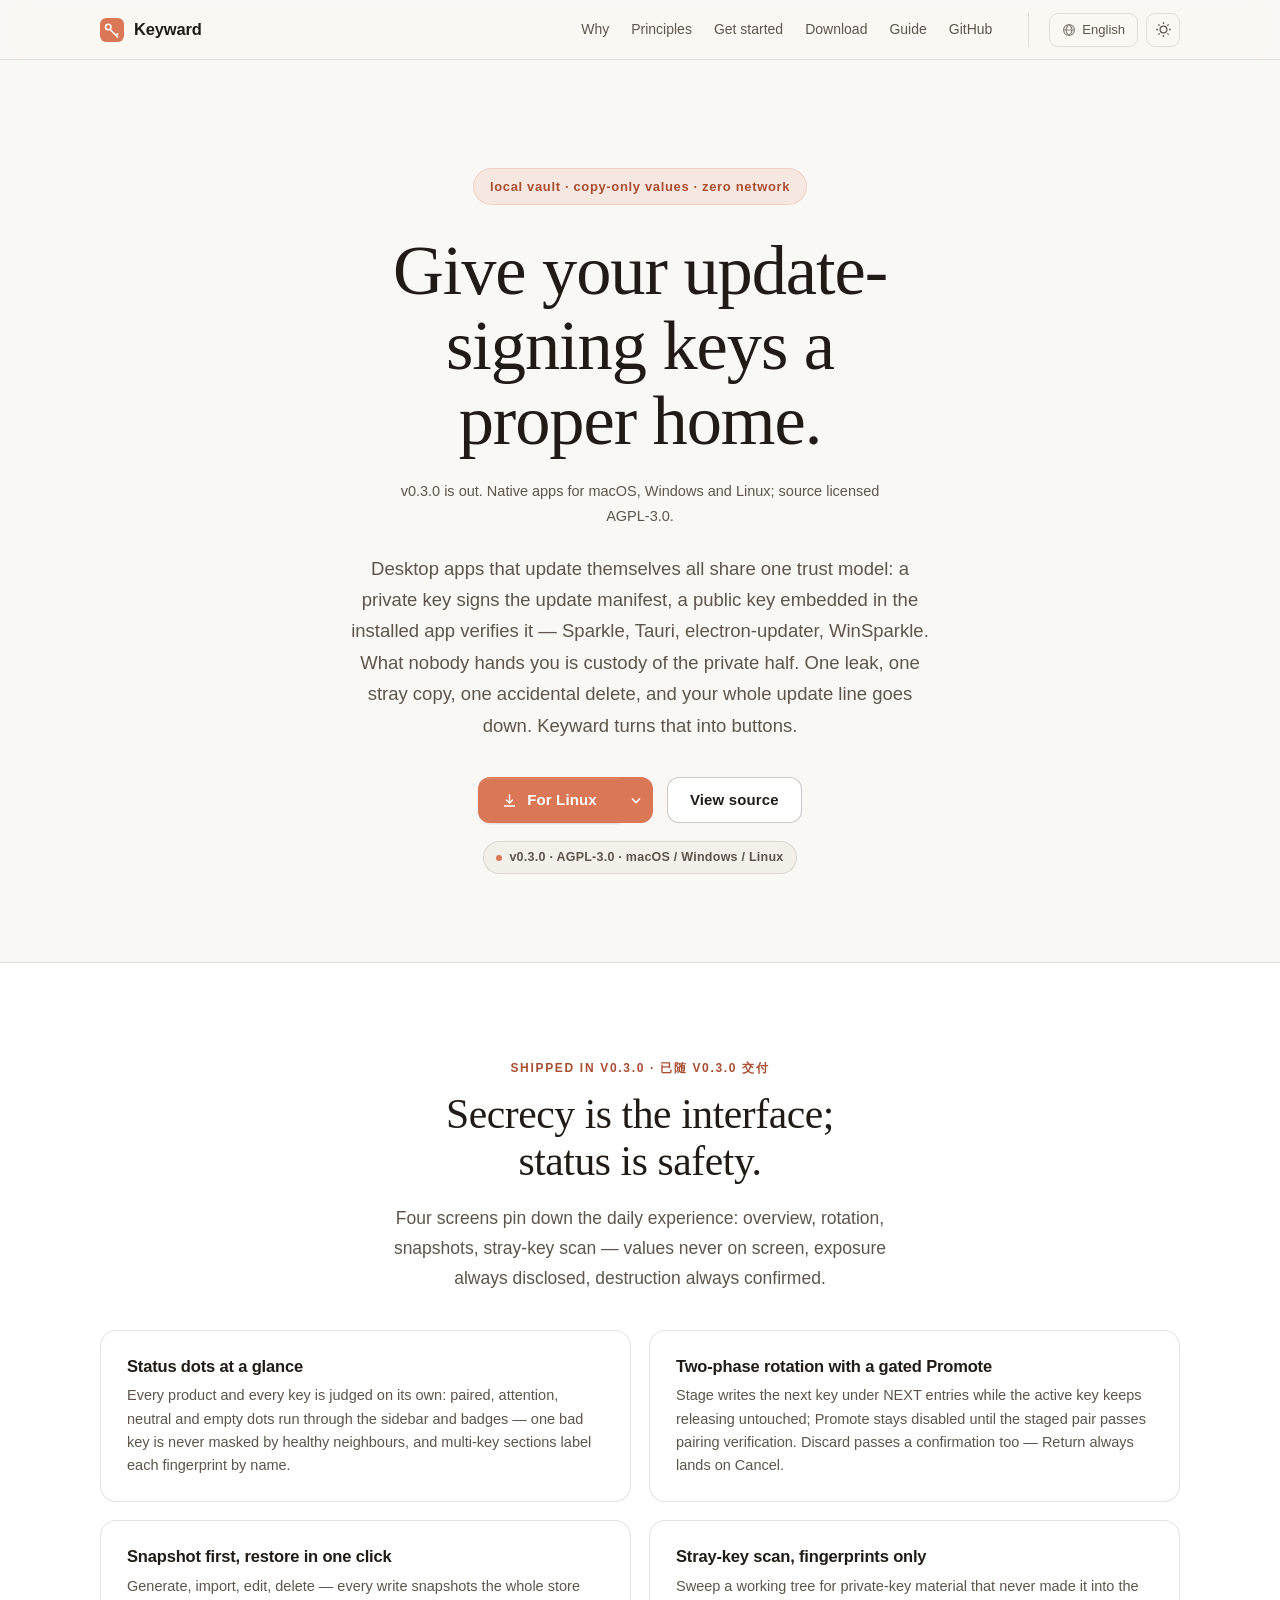
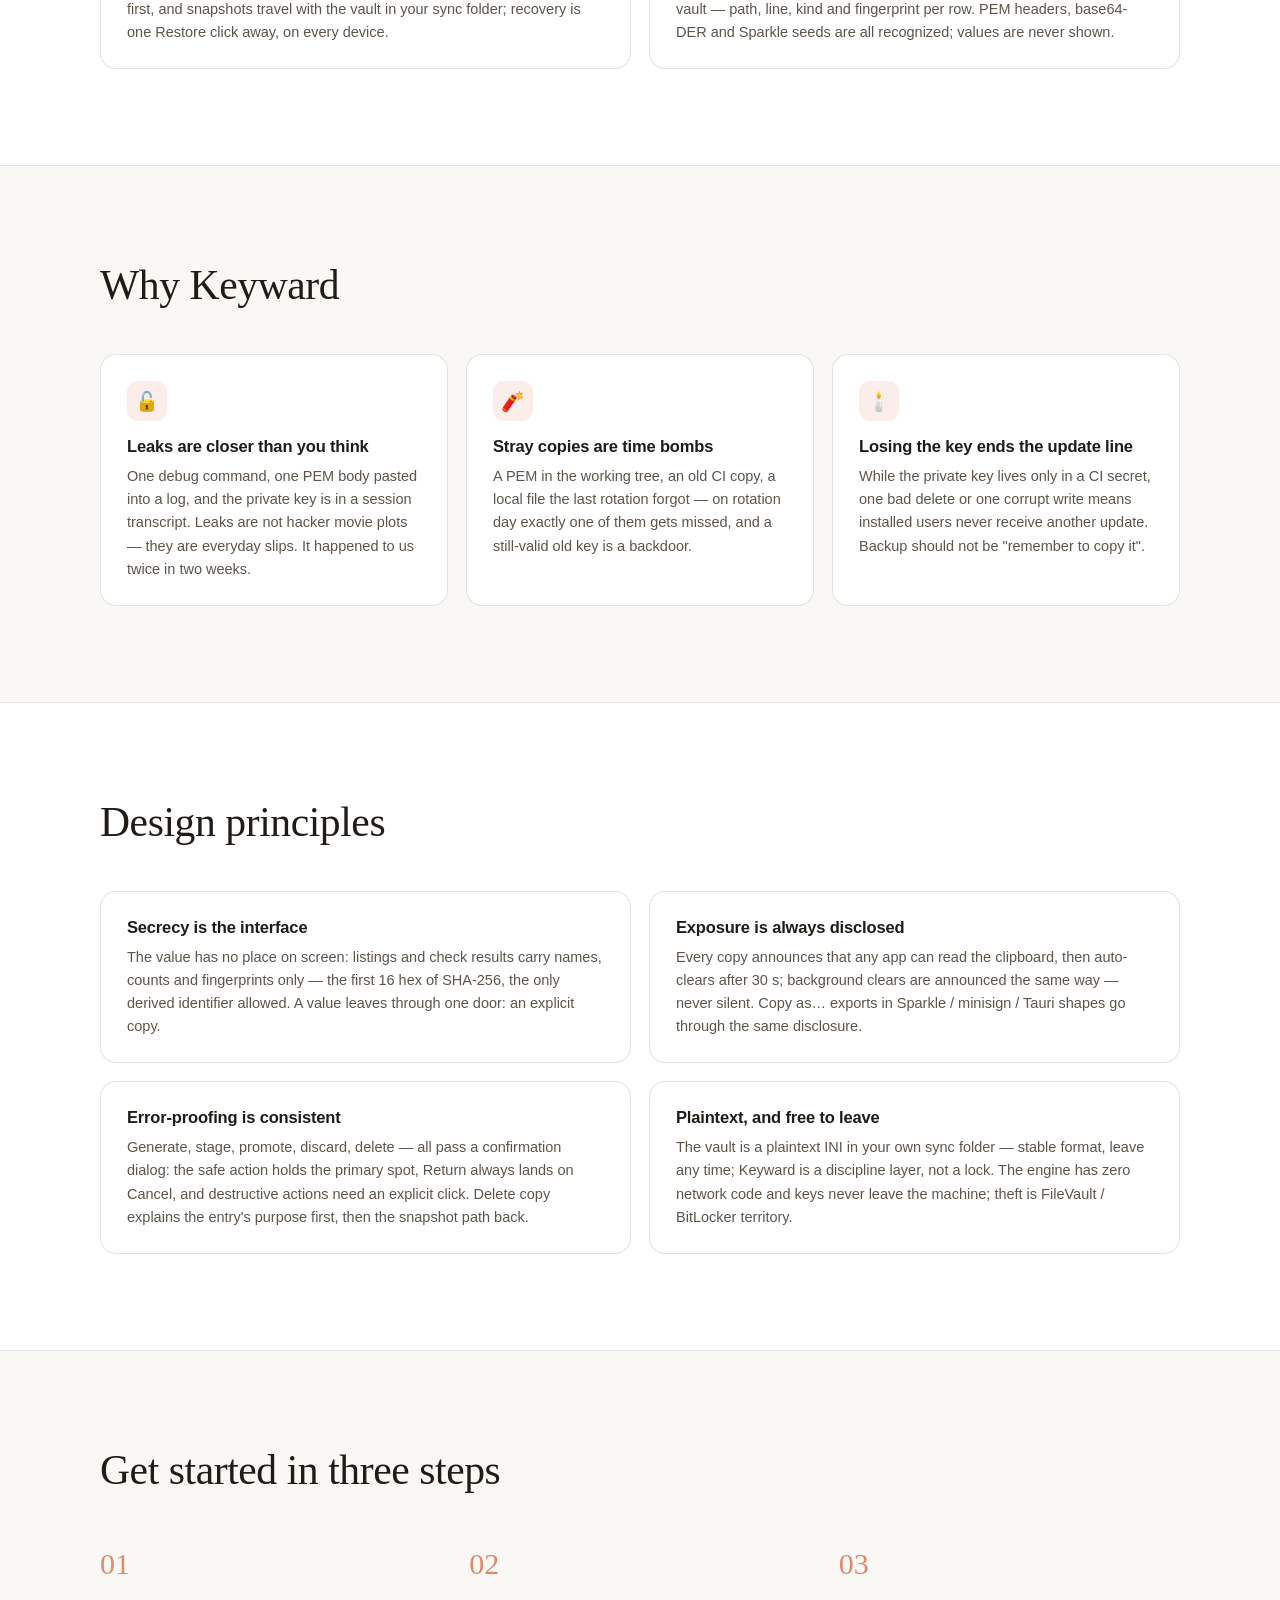
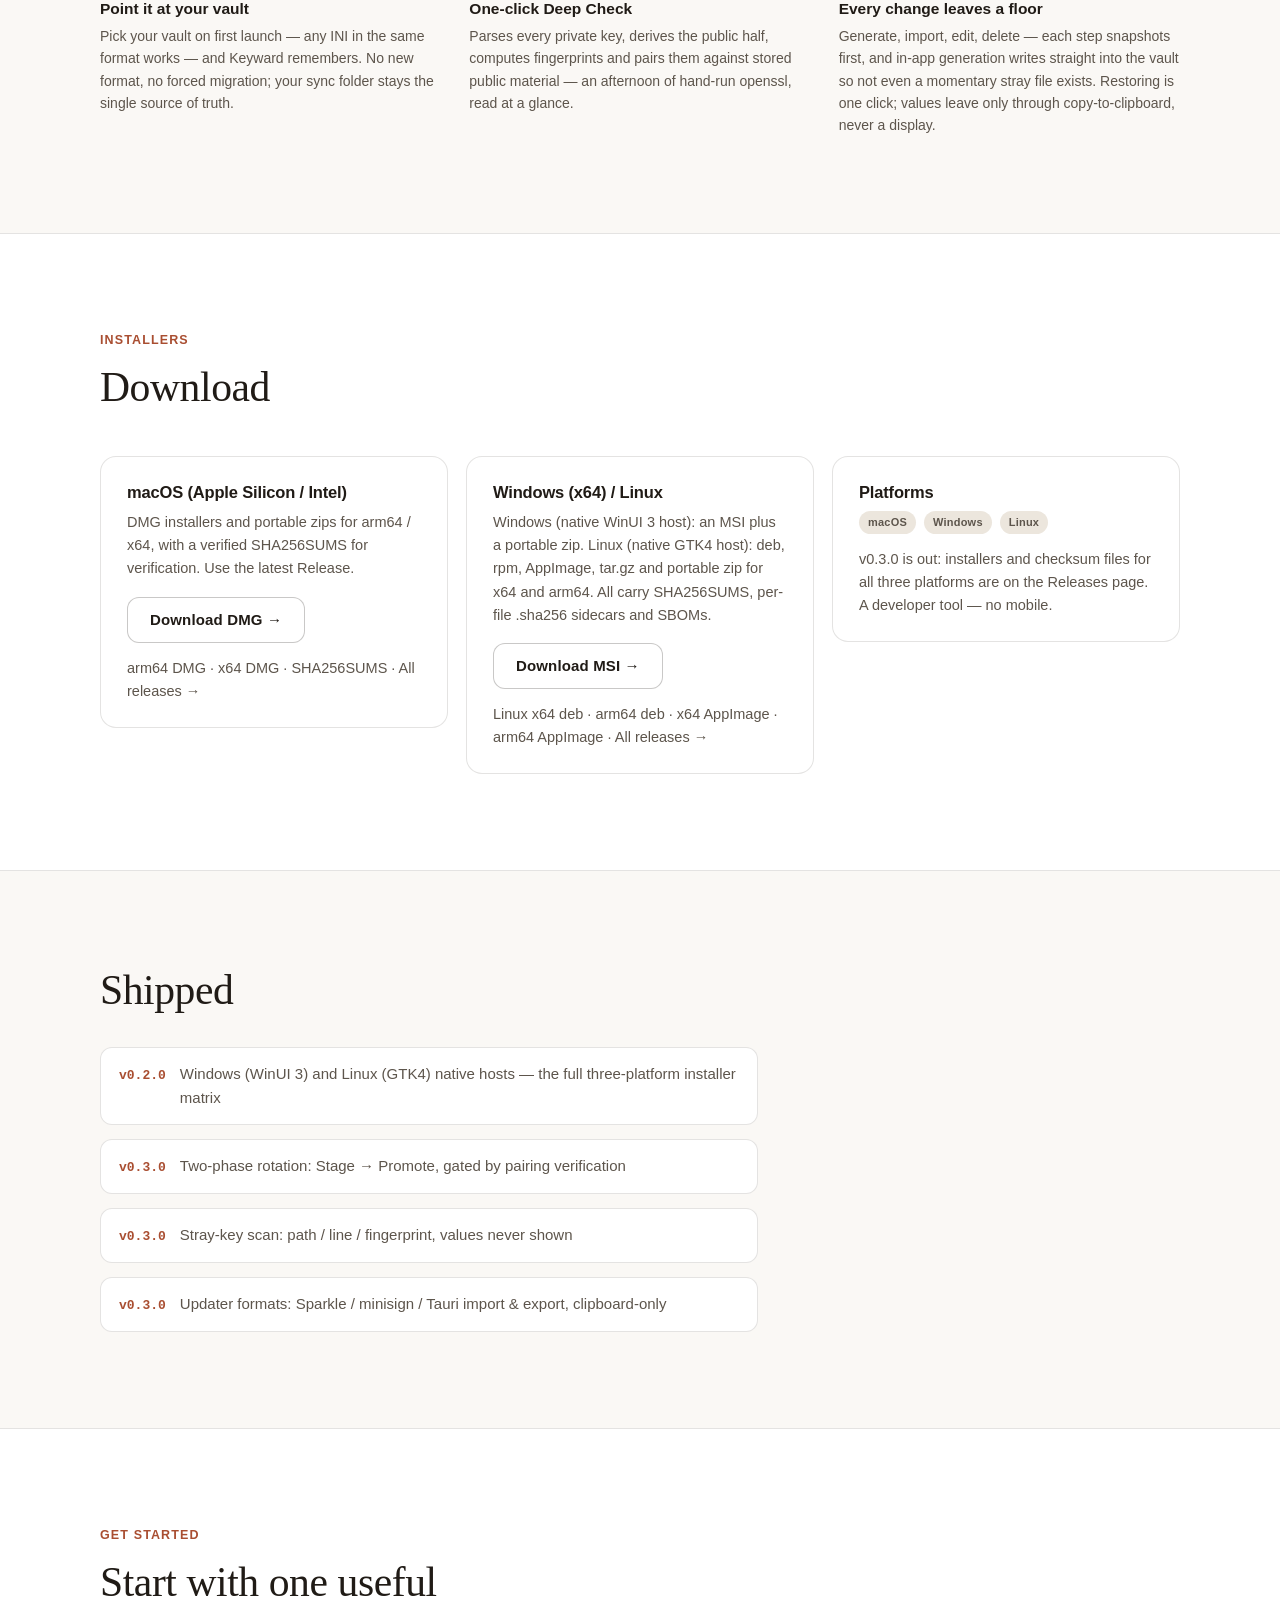
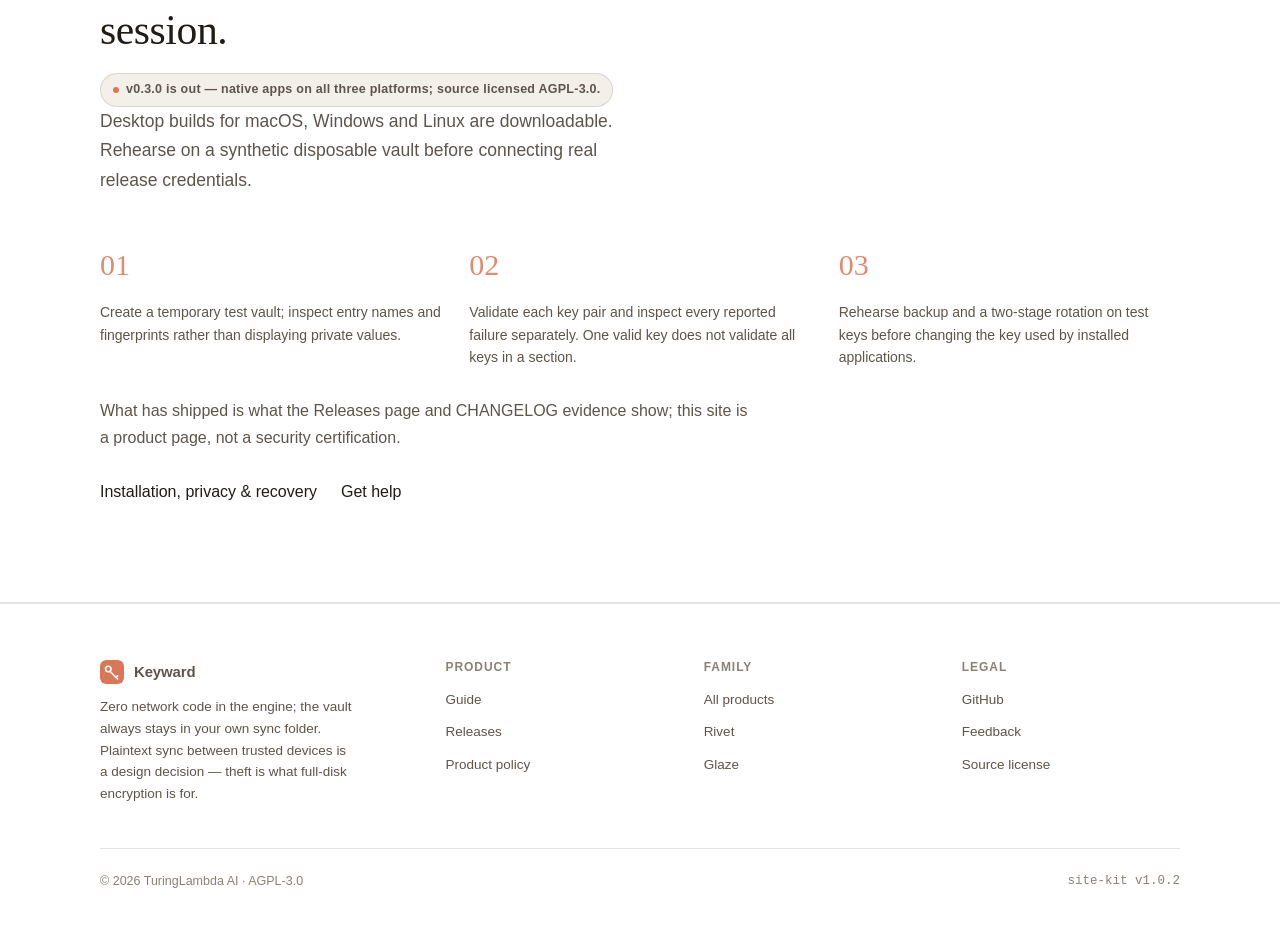
==== commit e428ff6d: "site: align homepage claims and feature story with design contract" ====
--- a/site/index.html
+++ b/site/index.html
@@ -5,17 +5,19 @@
     <meta charset="utf-8">
     <meta name="viewport" content="width=device-width, initial-scale=1.0">
     <title>Keyward — 自更新应用的签名钥保险库</title>
-    <meta name="description" content="Keyward: 私钥签更新清单、公钥嵌在已装应用里验签——Sparkle、Tauri、electron-updater 全是这一套，缺的是私钥的日常托管。值永不显示只进剪贴板，每次改动先快照，深度校验，生成即入库。Rivet 线——Racket 引擎驱动原生壳。">
+    <meta name="description" content="Keyward: 私钥签更新清单、公钥嵌在已装应用里验签——Sparkle、Tauri、electron-updater 全是这一套，缺的是私钥的日常托管。值永不显示只进剪贴板，每次写入先快照，两阶段轮换防错，散钥扫描只报指纹。Rivet 线——Racket 引擎驱动三平台原生壳。">
     <link rel="canonical" href="https://keyward.jrtx.site/">
     <meta name="theme-color" content="#D97757">
     <meta property="og:type" content="website">
     <meta property="og:site_name" content="Keyward">
     <meta property="og:title" content="Keyward — a proper home for your update-signing keys">
-    <meta property="og:description" content="Local vault for release-signing keys: values never displayed, copy-only, snapshots before every write, one-click deep checks. Zero network code — AGPL-3.0.">
+    <meta property="og:description" content="Local vault for release-signing keys: values never displayed, copy-only, snapshot on every write, two-phase rotation, stray-key scan that reports fingerprints. Zero network code — AGPL-3.0.">
     <meta property="og:url" content="https://keyward.jrtx.site/">
-    <meta name="twitter:card" content="summary">
+    <meta property="og:image" content="https://keyward.jrtx.site/img/keyward-main-window.png">
+    <meta property="og:image:alt" content="The Keyward window at first launch: summary tiles and an empty product list beside the vault picker.">
+    <meta name="twitter:card" content="summary_large_image">
     <meta name="twitter:title" content="Keyward — a proper home for your update-signing keys">
-    <meta name="twitter:description" content="Local vault for release-signing keys. Values never displayed, snapshot on every write, zero network code.">
+    <meta name="twitter:description" content="Local vault for release-signing keys. Values never displayed, snapshot on every write, two-phase rotation, stray-key scan.">
 
     <!-- Theme + language pre-paint: no flash before the stylesheet paints.
          Storage keys are the site's historical keys (keyward-theme /
@@ -86,7 +88,7 @@
             <div class="kit-container">
                 <span class="kit-eyebrow" data-i18n="kicker">本地保险库 · 值不显示 · 零网络</span>
                 <h1 data-i18n="hero-title">给你的更新签名钥，一个像样的家。</h1>
-                <p class="kit-text-2 kw-availability" data-i18n="hero.availability">开发预览。AGPL-3.0 许可的免费发布基础设施工具，不接商业激活。</p>
+                <p class="kit-text-2 kw-availability" data-i18n="hero.availability">v0.3.0 已发布。macOS / Windows / Linux 三平台原生应用，源码以 AGPL-3.0 许可开放。</p>
                 <p class="kit-lead" data-i18n="hero-lede">桌面应用的在线更新全靠同一套信任模型：私钥签更新清单，公钥嵌在已装应用里验签——Sparkle、Tauri、electron-updater、WinSparkle 都是它。可私钥的日常托管没人替你管：一次泄漏、一份散件、一次误删，断的就是整条更新线。Keyward 把这件事变成点按钮。</p>
                 <div class="kit-btn-row">
                     <div class="kit-dl">
@@ -106,39 +108,35 @@
                     </div>
                     <a class="kit-btn kit-btn--secondary" href="https://github.com/turlamai/keyward" data-i18n="hero.source">查看源码</a>
                 </div>
-                <p class="kit-hero-meta"><span class="kit-badge" data-i18n="hero.badge">开发预览 · AGPL-3.0 · macOS / Windows / Linux</span></p>
-            </div>
-        </section>
-
-        <!-- Workflow showcase -->
-        <section class="kit-section kit-section--alt kw-showcase" id="visual-showcase" aria-label="Product workflow concept">
+                <p class="kit-hero-meta"><span class="kit-badge" data-i18n="hero.badge">v0.3.0 · AGPL-3.0 · macOS / Windows / Linux</span></p>
+            </div>
+        </section>
+
+        <!-- Features shipped in v0.3.0 -->
+        <section class="kit-section kit-section--alt kw-showcase" id="visual-showcase" aria-label="Keyward features shipped in v0.3.0">
             <div class="kit-container">
                 <div class="kw-vs-intro">
-                    <span class="kw-vs-label">PRODUCT IN CONTEXT · 产品如何工作</span>
-                    <h2 class="kit-h2" style="margin-inline: auto;" data-i18n="vs.title">发布签名钥管理需要清晰，而不是神秘。</h2>
-                    <p class="kit-lead" style="margin-inline: auto;" data-i18n="vs.lead">本地记录密钥状态、检查与快照；当前是明文 INI vault，不是 HSM 或加密密钥链。</p>
-                </div>
-                <div class="kw-vs-frame">
-                    <div class="kw-vs-art">
-                        <div class="kw-mini-board">
-                            <div class="kw-mini-title">SOURCE / INPUT</div>
-                            <div class="kw-mini-task"><span class="kw-ring" aria-hidden="true"></span><span>Key records</span></div>
-                            <div class="kw-mini-task"><span class="kw-ring" aria-hidden="true"></span><span>Issuer / public key</span></div>
-                            <div class="kw-mini-task"><span class="kw-ring" aria-hidden="true"></span><span>Local filesystem</span></div>
-                        </div>
-                        <div class="kw-mini-board">
-                            <div class="kw-mini-title">RESULT / OUTPUT</div>
-                            <div class="kw-mini-task"><span class="kw-ring" aria-hidden="true"></span><span>Per-key checks</span></div>
-                            <div class="kw-mini-task"><span class="kw-ring" aria-hidden="true"></span><span>Status summary</span></div>
-                            <div class="kw-mini-task"><span class="kw-ring" aria-hidden="true"></span><span>Snapshots</span></div>
-                        </div>
-                    </div>
-                    <div class="kw-vs-stage">
-                        <div class="kw-vs-step"><span class="kw-vs-glyph" aria-hidden="true">▤</span><b data-i18n="vs.s1t">整理记录</b><small data-i18n="vs.s1b">建立本地密钥清单</small></div>
-                        <div class="kw-vs-step"><span class="kw-vs-glyph" aria-hidden="true">✓</span><b data-i18n="vs.s2t">检查状态</b><small data-i18n="vs.s2b">核对更新签名材料</small></div>
-                        <div class="kw-vs-step"><span class="kw-vs-glyph" aria-hidden="true">⇩</span><b data-i18n="vs.s3t">保留快照</b><small data-i18n="vs.s3b">按现有流程备份和审核</small></div>
-                    </div>
-                    <p class="kw-vs-caption" data-i18n="vs.caption">概念工作流程图，非当前产品截图；以实际发布版本和用户手册为准。</p>
+                    <span class="kw-vs-label">SHIPPED IN v0.3.0 · 已随 v0.3.0 交付</span>
+                    <h2 class="kit-h2" style="margin-inline: auto;" data-i18n="vs.title">保密即界面，状态即安全。</h2>
+                    <p class="kit-lead" style="margin-inline: auto;" data-i18n="vs.lead">四个界面钉死日常体验：概览、轮换、快照、散钥扫描——值不上屏，暴露必披露，破坏必确认。</p>
+                </div>
+                <div class="kit-grid kit-grid--2" style="margin-top: 36px;">
+                    <div class="kit-card">
+                        <h3 data-i18n="vs.f1t">状态点概览</h3>
+                        <p data-i18n="vs.f1b">每个产品、每把钥匙独立判定：配对、注意、中性、空节四态贯穿侧栏圆点与徽标——一个坏 key 不会被同节的好 key 掩盖，多 key 节按名字逐个标注指纹。</p>
+                    </div>
+                    <div class="kit-card">
+                        <h3 data-i18n="vs.f2t">两阶段轮换，Promote 防错</h3>
+                        <p data-i18n="vs.f2b">Stage 把新钥写进 NEXT 条目，旧钥继续发布不受影响；Promote 由配对结果把关，配对不绿按钮不亮。丢弃也要过确认对话框，Return 永远落在取消。</p>
+                    </div>
+                    <div class="kit-card">
+                        <h3 data-i18n="vs.f3t">快照先行，一键恢复</h3>
+                        <p data-i18n="vs.f3b">生成、导入、修改、删除，每次写入先落整库快照，快照跟库一起进同步盘；出事时 Restore 就是一次点击，每台设备上都有底。</p>
+                    </div>
+                    <div class="kit-card">
+                        <h3 data-i18n="vs.f4t">散钥扫描，只报指纹</h3>
+                        <p data-i18n="vs.f4b">扫工作树找未收编的私钥材料，路径 / 行号 / 类型 / 指纹逐行列出——PEM 头、base64-DER、Sparkle 种子都能认，值永不显示。</p>
+                    </div>
                 </div>
             </div>
         </section>
@@ -173,20 +171,20 @@
                 <h2 class="kit-h2" data-i18n="principles-title">设计原则</h2>
                 <div class="kit-grid kit-grid--2" style="margin-top: 44px;">
                     <div class="kit-card">
-                        <h3 data-i18n="p1-title">值永不显示</h3>
-                        <p data-i18n="p1-body">私钥只有一条路离开引擎：复制到剪贴板。列表和体检结果只出现名字、计数与指纹——日志里打错一个结构体都是事故。</p>
-                    </div>
-                    <div class="kit-card">
-                        <h3 data-i18n="p2-title">每次写入先快照</h3>
-                        <p data-i18n="p2-body">任何改动先把整库快照进同步盘的 .history——快照跟着库一起同步，坏写入一次恢复，每个设备上都有底。</p>
-                    </div>
-                    <div class="kit-card">
-                        <h3 data-i18n="p3-title">明文同步，预算给全盘加密</h3>
-                        <p data-i18n="p3-body">库就是你同步盘里的明文 INI，信任设备间直连；引擎零网络代码，密钥不出本机。防失窃交给 FileVault / BitLocker。</p>
-                    </div>
-                    <div class="kit-card">
-                        <h3 data-i18n="p4-title">生成即入库</h3>
-                        <p data-i18n="p4-body">应用内生成钥匙直接写进库——连瞬时散件都不存在。值强制单行，坏粘贴以行号暴露；格式兼容你现有的库，零迁移。</p>
+                        <h3 data-i18n="p1-title">保密即界面</h3>
+                        <p data-i18n="p1-body">界面上不存在「值」：列表与体检结果只载名字、计数与指纹——SHA-256 指纹取前 16 位 hex，是唯一允许的派生标识。值唯一的出口是显式复制。</p>
+                    </div>
+                    <div class="kit-card">
+                        <h3 data-i18n="p2-title">暴露必披露</h3>
+                        <p data-i18n="p2-body">每次复制当场宣告「剪贴板任何应用可读」，30 秒后自动清除，后台清除同样播报，永不静默。Copy as… 导出 Sparkle / minisign / Tauri 格式走同一套披露。</p>
+                    </div>
+                    <div class="kit-card">
+                        <h3 data-i18n="p3-title">防错一致</h3>
+                        <p data-i18n="p3-body">生成、暂存、晋升、丢弃、删除一律过确认对话框：安全动作拿视觉主位，Return 永远落在取消，破坏性动作必须显式点击；删除文案先讲条目用途，再讲快照可恢复。</p>
+                    </div>
+                    <div class="kit-card">
+                        <h3 data-i18n="p4-title">明文可逃生</h3>
+                        <p data-i18n="p4-body">库是同步盘里的明文 INI——格式稳定、随时离开，Keyward 是纪律层不是锁。引擎零网络代码，密钥不出本机；防失窃交给 FileVault / BitLocker。</p>
                     </div>
                 </div>
             </div>
@@ -207,7 +205,7 @@
                     </div>
                     <div class="kit-step">
                         <h3 data-i18n="s3-title">改即有底</h3>
-                        <p data-i18n="s3-body">生成、导入、修改、删除，每一步都先落快照；要回滚，恢复就是一次点击。值想用时复制进剪贴板，永不回显。</p>
+                        <p data-i18n="s3-body">生成、导入、修改、删除，每一步都先落快照；应用内生成直接写进库，连瞬时散件都不存在。要回滚，恢复就是一次点击；值想用时复制进剪贴板，永不回显。</p>
                     </div>
                 </div>
             </div>
@@ -232,7 +230,7 @@
                     </div>
                     <div class="kit-card">
                         <h3 data-i18n="dl-win-lin-title">Windows（x64）/ Linux</h3>
-                        <p data-i18n="dl-win-lin">WinUI 3 与 GTK4 原生壳已随 v0.2.0 交付：Windows 为 MSI + 便携 zip，Linux 为 x64/arm64 的 deb、rpm、AppImage、tar.gz 与便携 zip，随附 SHA256SUMS 校验文件与 SBOM。</p>
+                        <p data-i18n="dl-win-lin">Windows（WinUI 3 原生壳）为 MSI + 便携 zip；Linux（GTK4 原生壳）为 x64 / arm64 的 deb、rpm、AppImage、tar.gz 与便携 zip。均随附 SHA256SUMS、逐文件 .sha256 与 SBOM。</p>
                         <p style="margin-top: 16px;"><a class="kit-btn kit-btn--secondary" data-kit-dl="win" href="https://github.com/turlamai/keyward/releases/latest" data-i18n="dl-win-go">下载 MSI →</a></p>
                         <p class="kit-text-3 kw-dl-links">
                             <a href="https://github.com/turlamai/keyward/releases/latest">Linux x64 deb</a> ·
@@ -249,21 +247,21 @@
                             <span class="kit-chip">Windows</span>
                             <span class="kit-chip">Linux</span>
                         </p>
-                        <p class="kit-text-2" style="margin-top: 14px;" data-i18n="dl-platforms-body">v0.2.0 已发布：macOS、Windows、Linux 三平台安装包全部上线。这是开发者工具，不做移动端。</p>
-                    </div>
-                </div>
-            </div>
-        </section>
-
-        <!-- Roadmap -->
+                        <p class="kit-text-2" style="margin-top: 14px;" data-i18n="dl-platforms-body">v0.3.0 已发布：三平台安装包与校验文件都在 Releases 页。这是开发者工具，不做移动端。</p>
+                    </div>
+                </div>
+            </div>
+        </section>
+
+        <!-- Shipped -->
         <section class="kit-section" id="roadmap">
             <div class="kit-container">
-                <h2 class="kit-h2" data-i18n="roadmap-title">路线图</h2>
+                <h2 class="kit-h2" data-i18n="roadmap-title">已交付</h2>
                 <ul class="kw-roadmap">
-                    <li><strong>M1</strong><span data-i18n="rm1">Windows / Linux 原生壳 + 首个发布（三平台安装包）</span></li>
-                    <li><strong>M2</strong><span data-i18n="rm2">轮换工作流：generate-next → promote 两阶段，照 family runbook 走</span></li>
-                    <li><strong>M3</strong><span data-i18n="rm3">散件扫描：扫工作树找未收编的 PEM/DER，泄漏面主动暴露</span></li>
-                    <li><strong>M4</strong><span data-i18n="rm4">生态兼容：Sparkle / Tauri updater / electron-updater 钥格式导入导出</span></li>
+                    <li><strong>v0.2.0</strong><span data-i18n="rm1">Windows（WinUI 3）/ Linux（GTK4）原生壳交付，三平台安装包全矩阵</span></li>
+                    <li><strong>v0.3.0</strong><span data-i18n="rm2">两阶段轮换：Stage → Promote，配对不绿不能晋升</span></li>
+                    <li><strong>v0.3.0</strong><span data-i18n="rm3">散钥扫描：路径 / 行号 / 指纹，值永不显示</span></li>
+                    <li><strong>v0.3.0</strong><span data-i18n="rm4">更新器格式互通：Sparkle / minisign / Tauri 导入导出，剪贴板直达</span></li>
                 </ul>
             </div>
         </section>
@@ -273,7 +271,7 @@
             <div class="kit-container">
                 <span class="kit-kicker" data-i18n="start.kicker">开始使用</span>
                 <h2 class="kit-h2" data-i18n="start.title">从一次有效使用开始。</h2>
-                <p class="kit-lead" style="margin-top: 18px;"><span class="kit-badge" data-i18n="start.status">AGPL-3.0 许可的免费发布基础设施工具，不接商业激活。</span> <span data-i18n="start.platforms">提供 macOS、Windows、Linux 桌面预览。连接真实发布凭据前，先使用可丢弃的合成密钥库。</span></p>
+                <p class="kit-lead" style="margin-top: 18px;"><span class="kit-badge" data-i18n="start.status">v0.3.0 已发布，三平台原生应用；源码以 AGPL-3.0 许可开放。</span> <span data-i18n="start.platforms">macOS、Windows、Linux 桌面版均可下载。连接真实发布凭据前，先用可丢弃的合成密钥库练手。</span></p>
                 <div class="kit-steps" style="margin-top: 44px;">
                     <div class="kit-step">
                         <p data-i18n="start.s1.body">建立临时测试库；查看条目名称和指纹，不展示私钥值。</p>
@@ -285,7 +283,7 @@
                         <p data-i18n="start.s3.body">先用测试密钥演练备份和两阶段轮换，再修改已安装应用信任的发布密钥。</p>
                     </div>
                 </div>
-                <p class="kit-text-2" style="margin-top: 30px; max-width: 74ch;"><span data-i18n="start.limits-a">多密钥校验已由 </span><a href="https://github.com/turlamai/keyward/issues/4">#4</a><span data-i18n="start.limits-b"> 修正。备份恢复、孤立条目检测、剪贴板暴露与打包发布证据仍需按 </span><a href="https://github.com/turlamai/keyward/issues/3">#3</a><span data-i18n="start.limits-c"> 推进；不构成安全认证。</span></p>
+                <p class="kit-text-2" style="margin-top: 30px; max-width: 74ch;"><span data-i18n="start.limits">已交付的能力以 Releases 页与 CHANGELOG 中的发布证据为准；本站内容是产品介绍，不构成安全认证。</span></p>
                 <div class="kw-start-links">
                     <a href="https://github.com/turlamai/keyward/blob/main/docs/USER-GUIDE.zh-CN.md" data-en-href="https://github.com/turlamai/keyward/blob/main/docs/USER-GUIDE.md" data-i18n="start.guide">安装、隐私与恢复</a>
                     <a href="https://github.com/turlamai/keyward/issues" data-i18n="start.help">反馈与帮助</a>
@@ -342,19 +340,23 @@
             "nav.why": "为什么需要", "nav.principles": "设计原则", "nav.start": "三步开始", "nav.download": "下载", "nav.guide": "手册", "nav.github": "GitHub",
             "kicker": "本地保险库 · 值不显示 · 零网络",
             "hero-title": "给你的更新签名钥，一个像样的家。",
-            "hero.availability": "开发预览。AGPL-3.0 许可的免费发布基础设施工具，不接商业激活。",
+            "hero.availability": "v0.3.0 已发布。macOS / Windows / Linux 三平台原生应用，源码以 AGPL-3.0 许可开放。",
             "hero-lede": "桌面应用的在线更新全靠同一套信任模型：私钥签更新清单，公钥嵌在已装应用里验签——Sparkle、Tauri、electron-updater、WinSparkle 都是它。可私钥的日常托管没人替你管：一次泄漏、一份散件、一次误删，断的就是整条更新线。Keyward 把这件事变成点按钮。",
-            "hero.badge": "开发预览 · AGPL-3.0 · macOS / Windows / Linux",
+            "hero.badge": "v0.3.0 · AGPL-3.0 · macOS / Windows / Linux",
             "hero.source": "查看源码",
             "dl.generic": "获取 Keyward",
             "dl.mac": "macOS 版", "dl.win": "Windows 版", "dl.linux": "Linux 版",
             "dl.note": "当前平台请前往 Releases 页面选取对应安装包。",
-            "vs.title": "发布签名钥管理需要清晰，而不是神秘。",
-            "vs.lead": "本地记录密钥状态、检查与快照；当前是明文 INI vault，不是 HSM 或加密密钥链。",
-            "vs.s1t": "整理记录", "vs.s1b": "建立本地密钥清单",
-            "vs.s2t": "检查状态", "vs.s2b": "核对更新签名材料",
-            "vs.s3t": "保留快照", "vs.s3b": "按现有流程备份和审核",
-            "vs.caption": "概念工作流程图，非当前产品截图；以实际发布版本和用户手册为准。",
+            "vs.title": "保密即界面，状态即安全。",
+            "vs.lead": "四个界面钉死日常体验：概览、轮换、快照、散钥扫描——值不上屏，暴露必披露，破坏必确认。",
+            "vs.f1t": "状态点概览",
+            "vs.f1b": "每个产品、每把钥匙独立判定：配对、注意、中性、空节四态贯穿侧栏圆点与徽标——一个坏 key 不会被同节的好 key 掩盖，多 key 节按名字逐个标注指纹。",
+            "vs.f2t": "两阶段轮换，Promote 防错",
+            "vs.f2b": "Stage 把新钥写进 NEXT 条目，旧钥继续发布不受影响；Promote 由配对结果把关，配对不绿按钮不亮。丢弃也要过确认对话框，Return 永远落在取消。",
+            "vs.f3t": "快照先行，一键恢复",
+            "vs.f3b": "生成、导入、修改、删除，每次写入先落整库快照，快照跟库一起进同步盘；出事时 Restore 就是一次点击，每台设备上都有底。",
+            "vs.f4t": "散钥扫描，只报指纹",
+            "vs.f4b": "扫工作树找未收编的私钥材料，路径 / 行号 / 类型 / 指纹逐行列出——PEM 头、base64-DER、Sparkle 种子都能认，值永不显示。",
             "why-title": "为什么需要",
             "w1-title": "泄漏比你想的近",
             "w1-body": "一条调试命令、一段贴进日志的 PEM 正文，私钥就进了会话记录——泄漏从来不是黑客剧本，是日常手滑。我们自家两周内就发生过两次。",
@@ -363,21 +365,21 @@
             "w3-title": "丢钥就是全线断更",
             "w3-body": "私钥只活在 CI secret 里时，一次误删、一次坏写入，所有已装用户再也收不到任何更新。备份不该是\"记得复制一下\"。",
             "principles-title": "设计原则",
-            "p1-title": "值永不显示",
-            "p1-body": "私钥只有一条路离开引擎：复制到剪贴板。列表和体检结果只出现名字、计数与指纹——日志里打错一个结构体都是事故。",
-            "p2-title": "每次写入先快照",
-            "p2-body": "任何改动先把整库快照进同步盘的 .history——快照跟着库一起同步，坏写入一次恢复，每个设备上都有底。",
-            "p3-title": "明文同步，预算给全盘加密",
-            "p3-body": "库就是你同步盘里的明文 INI，信任设备间直连；引擎零网络代码，密钥不出本机。防失窃交给 FileVault / BitLocker。",
-            "p4-title": "生成即入库",
-            "p4-body": "应用内生成钥匙直接写进库——连瞬时散件都不存在。值强制单行，坏粘贴以行号暴露；格式兼容你现有的库，零迁移。",
+            "p1-title": "保密即界面",
+            "p1-body": "界面上不存在「值」：列表与体检结果只载名字、计数与指纹——SHA-256 指纹取前 16 位 hex，是唯一允许的派生标识。值唯一的出口是显式复制。",
+            "p2-title": "暴露必披露",
+            "p2-body": "每次复制当场宣告「剪贴板任何应用可读」，30 秒后自动清除，后台清除同样播报，永不静默。Copy as… 导出 Sparkle / minisign / Tauri 格式走同一套披露。",
+            "p3-title": "防错一致",
+            "p3-body": "生成、暂存、晋升、丢弃、删除一律过确认对话框：安全动作拿视觉主位，Return 永远落在取消，破坏性动作必须显式点击；删除文案先讲条目用途，再讲快照可恢复。",
+            "p4-title": "明文可逃生",
+            "p4-body": "库是同步盘里的明文 INI——格式稳定、随时离开，Keyward 是纪律层不是锁。引擎零网络代码，密钥不出本机；防失窃交给 FileVault / BitLocker。",
             "start-title": "三步开始",
             "s1-title": "指向你的库",
             "s1-body": "首次启动选择你的钥匙库（任何同格式的 INI 都行），选择会被记住——不新建格式、不强迫迁移，你的同步盘继续是唯一事实源。",
             "s2-title": "Deep Check 一键体检",
             "s2-body": "解析每把私钥、派生公钥、算指纹、和库内公钥配对——过去一下午的手工 openssl，现在一屏读完。",
             "s3-title": "改即有底",
-            "s3-body": "生成、导入、修改、删除，每一步都先落快照；要回滚，恢复就是一次点击。值想用时复制进剪贴板，永不回显。",
+            "s3-body": "生成、导入、修改、删除，每一步都先落快照；应用内生成直接写进库，连瞬时散件都不存在。要回滚，恢复就是一次点击；值想用时复制进剪贴板，永不回显。",
             "download-kicker": "安装包",
             "download-title": "下载",
             "dl-mac-title": "macOS（Apple Silicon / Intel）",
@@ -385,25 +387,23 @@
             "dl-mac-go": "下载 DMG →",
             "dl-all": "全部版本 →",
             "dl-win-lin-title": "Windows（x64）/ Linux",
-            "dl-win-lin": "WinUI 3 与 GTK4 原生壳已随 v0.2.0 交付：Windows 为 MSI + 便携 zip，Linux 为 x64/arm64 的 deb、rpm、AppImage、tar.gz 与便携 zip，随附 SHA256SUMS 校验文件与 SBOM。",
+            "dl-win-lin": "Windows（WinUI 3 原生壳）为 MSI + 便携 zip；Linux（GTK4 原生壳）为 x64 / arm64 的 deb、rpm、AppImage、tar.gz 与便携 zip。均随附 SHA256SUMS、逐文件 .sha256 与 SBOM。",
             "dl-win-go": "下载 MSI →",
             "dl-platforms-title": "平台",
-            "dl-platforms-body": "v0.2.0 已发布：macOS、Windows、Linux 三平台安装包全部上线。这是开发者工具，不做移动端。",
-            "roadmap-title": "路线图",
-            "rm1": "Windows / Linux 原生壳 + 首个发布（三平台安装包）",
-            "rm2": "轮换工作流：generate-next → promote 两阶段，照 family runbook 走",
-            "rm3": "散件扫描：扫工作树找未收编的 PEM/DER，泄漏面主动暴露",
-            "rm4": "生态兼容：Sparkle / Tauri updater / electron-updater 钥格式导入导出",
+            "dl-platforms-body": "v0.3.0 已发布：三平台安装包与校验文件都在 Releases 页。这是开发者工具，不做移动端。",
+            "roadmap-title": "已交付",
+            "rm1": "Windows（WinUI 3）/ Linux（GTK4）原生壳交付，三平台安装包全矩阵",
+            "rm2": "两阶段轮换：Stage → Promote，配对不绿不能晋升",
+            "rm3": "散钥扫描：路径 / 行号 / 指纹，值永不显示",
+            "rm4": "更新器格式互通：Sparkle / minisign / Tauri 导入导出，剪贴板直达",
             "start.kicker": "开始使用",
             "start.title": "从一次有效使用开始。",
-            "start.status": "AGPL-3.0 许可的免费发布基础设施工具，不接商业激活。",
-            "start.platforms": "提供 macOS、Windows、Linux 桌面预览。连接真实发布凭据前，先使用可丢弃的合成密钥库。",
+            "start.status": "v0.3.0 已发布，三平台原生应用；源码以 AGPL-3.0 许可开放。",
+            "start.platforms": "macOS、Windows、Linux 桌面版均可下载。连接真实发布凭据前，先用可丢弃的合成密钥库练手。",
             "start.s1.body": "建立临时测试库；查看条目名称和指纹，不展示私钥值。",
             "start.s2.body": "逐个校验密钥对，分别处理每个失败结果；一个密钥正确不表示整个节均正确。",
             "start.s3.body": "先用测试密钥演练备份和两阶段轮换，再修改已安装应用信任的发布密钥。",
-            "start.limits-a": "多密钥校验已由 ",
-            "start.limits-b": " 修正。备份恢复、孤立条目检测、剪贴板暴露与打包发布证据仍需按 ",
-            "start.limits-c": " 推进；不构成安全认证。",
+            "start.limits": "已交付的能力以 Releases 页与 CHANGELOG 中的发布证据为准；本站内容是产品介绍，不构成安全认证。",
             "start.guide": "安装、隐私与恢复",
             "start.help": "反馈与帮助",
             "footer-note": "引擎零网络代码；库文件永远在你自己的同步盘里。明文同步是信任设备间的设计决策，防失窃交给各机全盘加密。",
@@ -416,19 +416,23 @@
             "nav.why": "Why", "nav.principles": "Principles", "nav.start": "Get started", "nav.download": "Download", "nav.guide": "Guide", "nav.github": "GitHub",
             "kicker": "local vault · copy-only values · zero network",
             "hero-title": "Give your update-signing keys a proper home.",
-            "hero.availability": "Development preview. Free release-infrastructure tool under AGPL-3.0; no commercial activation.",
+            "hero.availability": "v0.3.0 is out. Native apps for macOS, Windows and Linux; source licensed AGPL-3.0.",
             "hero-lede": "Desktop apps that update themselves all share one trust model: a private key signs the update manifest, a public key embedded in the installed app verifies it — Sparkle, Tauri, electron-updater, WinSparkle. What nobody hands you is custody of the private half. One leak, one stray copy, one accidental delete, and your whole update line goes down. Keyward turns that into buttons.",
-            "hero.badge": "Development preview · AGPL-3.0 · macOS / Windows / Linux",
+            "hero.badge": "v0.3.0 · AGPL-3.0 · macOS / Windows / Linux",
             "hero.source": "View source",
             "dl.generic": "Get Keyward",
             "dl.mac": "For macOS", "dl.win": "For Windows", "dl.linux": "For Linux",
             "dl.note": "Pick the right package from the Releases page for your platform.",
-            "vs.title": "Release-signing key management should be clear.",
-            "vs.lead": "Local key organization, checks and snapshots. The current INI vault is plaintext—not an HSM or encrypted keychain.",
-            "vs.s1t": "Organize", "vs.s1b": "Keep a local key inventory",
-            "vs.s2t": "Check", "vs.s2b": "Verify signing material",
-            "vs.s3t": "Snapshot", "vs.s3b": "Back up and review using available flows",
-            "vs.caption": "Conceptual workflow—not a current screenshot. Refer to the released build and user guide.",
+            "vs.title": "Secrecy is the interface; status is safety.",
+            "vs.lead": "Four screens pin down the daily experience: overview, rotation, snapshots, stray-key scan — values never on screen, exposure always disclosed, destruction always confirmed.",
+            "vs.f1t": "Status dots at a glance",
+            "vs.f1b": "Every product and every key is judged on its own: paired, attention, neutral and empty dots run through the sidebar and badges — one bad key is never masked by healthy neighbours, and multi-key sections label each fingerprint by name.",
+            "vs.f2t": "Two-phase rotation with a gated Promote",
+            "vs.f2b": "Stage writes the next key under NEXT entries while the active key keeps releasing untouched; Promote stays disabled until the staged pair passes pairing verification. Discard passes a confirmation too — Return always lands on Cancel.",
+            "vs.f3t": "Snapshot first, restore in one click",
+            "vs.f3b": "Generate, import, edit, delete — every write snapshots the whole store first, and snapshots travel with the vault in your sync folder; recovery is one Restore click away, on every device.",
+            "vs.f4t": "Stray-key scan, fingerprints only",
+            "vs.f4b": "Sweep a working tree for private-key material that never made it into the vault — path, line, kind and fingerprint per row. PEM headers, base64-DER and Sparkle seeds are all recognized; values are never shown.",
             "why-title": "Why Keyward",
             "w1-title": "Leaks are closer than you think",
             "w1-body": "One debug command, one PEM body pasted into a log, and the private key is in a session transcript. Leaks are not hacker movie plots — they are everyday slips. It happened to us twice in two weeks.",
@@ -437,21 +441,21 @@
             "w3-title": "Losing the key ends the update line",
             "w3-body": "While the private key lives only in a CI secret, one bad delete or one corrupt write means installed users never receive another update. Backup should not be \"remember to copy it\".",
             "principles-title": "Design principles",
-            "p1-title": "Values are never displayed",
-            "p1-body": "A private key has exactly one way out of the engine: the clipboard. Listings and check results carry names, counts and fingerprints only — one wrong struct in a log line is an incident.",
-            "p2-title": "Every write snapshots first",
-            "p2-body": "Any change snapshots the whole store into the sync folder first — snapshots travel with the vault, a bad write is one restore away, and every device has a copy.",
-            "p3-title": "Plaintext sync, budget to disk encryption",
-            "p3-body": "The vault is a plaintext INI in your own sync folder between trusted devices; the engine has zero network code. Theft is FileVault / BitLocker territory.",
-            "p4-title": "Generation lands in the vault",
-            "p4-body": "Keys generated in-app are written straight into the store — not even a momentary stray file. Values are hard-single-line, bad pastes surface as line numbers; the format is your existing one, zero migration.",
+            "p1-title": "Secrecy is the interface",
+            "p1-body": "The value has no place on screen: listings and check results carry names, counts and fingerprints only — the first 16 hex of SHA-256, the only derived identifier allowed. A value leaves through one door: an explicit copy.",
+            "p2-title": "Exposure is always disclosed",
+            "p2-body": "Every copy announces that any app can read the clipboard, then auto-clears after 30 s; background clears are announced the same way — never silent. Copy as… exports in Sparkle / minisign / Tauri shapes go through the same disclosure.",
+            "p3-title": "Error-proofing is consistent",
+            "p3-body": "Generate, stage, promote, discard, delete — all pass a confirmation dialog: the safe action holds the primary spot, Return always lands on Cancel, and destructive actions need an explicit click. Delete copy explains the entry's purpose first, then the snapshot path back.",
+            "p4-title": "Plaintext, and free to leave",
+            "p4-body": "The vault is a plaintext INI in your own sync folder — stable format, leave any time; Keyward is a discipline layer, not a lock. The engine has zero network code and keys never leave the machine; theft is FileVault / BitLocker territory.",
             "start-title": "Get started in three steps",
             "s1-title": "Point it at your vault",
             "s1-body": "Pick your vault on first launch — any INI in the same format works — and Keyward remembers. No new format, no forced migration; your sync folder stays the single source of truth.",
             "s2-title": "One-click Deep Check",
             "s2-body": "Parses every private key, derives the public half, computes fingerprints and pairs them against stored public material — an afternoon of hand-run openssl, read at a glance.",
             "s3-title": "Every change leaves a floor",
-            "s3-body": "Generate, import, edit, delete — each step snapshots first; restoring is one click. Values leave only through copy-to-clipboard, never a display.",
+            "s3-body": "Generate, import, edit, delete — each step snapshots first, and in-app generation writes straight into the vault so not even a momentary stray file exists. Restoring is one click; values leave only through copy-to-clipboard, never a display.",
             "download-kicker": "Installers",
             "download-title": "Download",
             "dl-mac-title": "macOS (Apple Silicon / Intel)",
@@ -459,25 +463,23 @@
             "dl-mac-go": "Download DMG →",
             "dl-all": "All releases →",
             "dl-win-lin-title": "Windows (x64) / Linux",
-            "dl-win-lin": "The WinUI 3 and GTK4 native hosts shipped with v0.2.0: an MSI plus portable zip on Windows, and deb, rpm, AppImage, tar.gz and portable zip for Linux x64 + arm64, with SHA256SUMS and SBOMs.",
+            "dl-win-lin": "Windows (native WinUI 3 host): an MSI plus a portable zip. Linux (native GTK4 host): deb, rpm, AppImage, tar.gz and portable zip for x64 and arm64. All carry SHA256SUMS, per-file .sha256 sidecars and SBOMs.",
             "dl-win-go": "Download MSI →",
             "dl-platforms-title": "Platforms",
-            "dl-platforms-body": "v0.2.0 is out: macOS, Windows and Linux installers are all live. A developer tool — no mobile.",
-            "roadmap-title": "Roadmap",
-            "rm1": "Windows / Linux native hosts — completing the three-platform installer matrix",
-            "rm2": "Rotation workflow: generate-next → promote, following the family runbook",
-            "rm3": "Stray scan: sweep working trees for uncollected PEM/DER and surface the leak area",
-            "rm4": "Ecosystem formats: Sparkle / Tauri updater / electron-updater key import & export",
+            "dl-platforms-body": "v0.3.0 is out: installers and checksum files for all three platforms are on the Releases page. A developer tool — no mobile.",
+            "roadmap-title": "Shipped",
+            "rm1": "Windows (WinUI 3) and Linux (GTK4) native hosts — the full three-platform installer matrix",
+            "rm2": "Two-phase rotation: Stage → Promote, gated by pairing verification",
+            "rm3": "Stray-key scan: path / line / fingerprint, values never shown",
+            "rm4": "Updater formats: Sparkle / minisign / Tauri import & export, clipboard-only",
             "start.kicker": "Get started",
             "start.title": "Start with one useful session.",
-            "start.status": "Free release-infrastructure tool under AGPL-3.0; no commercial activation.",
-            "start.platforms": "Desktop previews for macOS, Windows and Linux. Use a synthetic disposable vault before connecting real release credentials.",
+            "start.status": "v0.3.0 is out — native apps on all three platforms; source licensed AGPL-3.0.",
+            "start.platforms": "Desktop builds for macOS, Windows and Linux are downloadable. Rehearse on a synthetic disposable vault before connecting real release credentials.",
             "start.s1.body": "Create a temporary test vault; inspect entry names and fingerprints rather than displaying private values.",
             "start.s2.body": "Validate each key pair and inspect every reported failure separately. One valid key does not validate all keys in a section.",
             "start.s3.body": "Rehearse backup and a two-stage rotation on test keys before changing the key used by installed applications.",
-            "start.limits-a": "Multi-key validation was corrected in ",
-            "start.limits-b": ". Backup/restore, orphan detection, clipboard exposure and packaged release evidence still require the work tracked in ",
-            "start.limits-c": "; do not infer a security certification.",
+            "start.limits": "What has shipped is what the Releases page and CHANGELOG evidence show; this site is a product page, not a security certification.",
             "start.guide": "Installation, privacy & recovery",
             "start.help": "Get help",
             "footer-note": "Zero network code in the engine; the vault always stays in your own sync folder. Plaintext sync between trusted devices is a design decision — theft is what full-disk encryption is for.",
--- a/site/family.css
+++ b/site/family.css
@@ -1,4 +1,4 @@
-/* site-kit v1.0.2 — generated from github.com/turlamai/site-kit; do not edit per-site. */
+/* site-kit v1.0.3 — generated from github.com/turlamai/site-kit; do not edit per-site. */
 /* ============================================================
    site-kit family.css — jrtx.site family design system
    Single source of truth: github.com/turlamai/site-kit
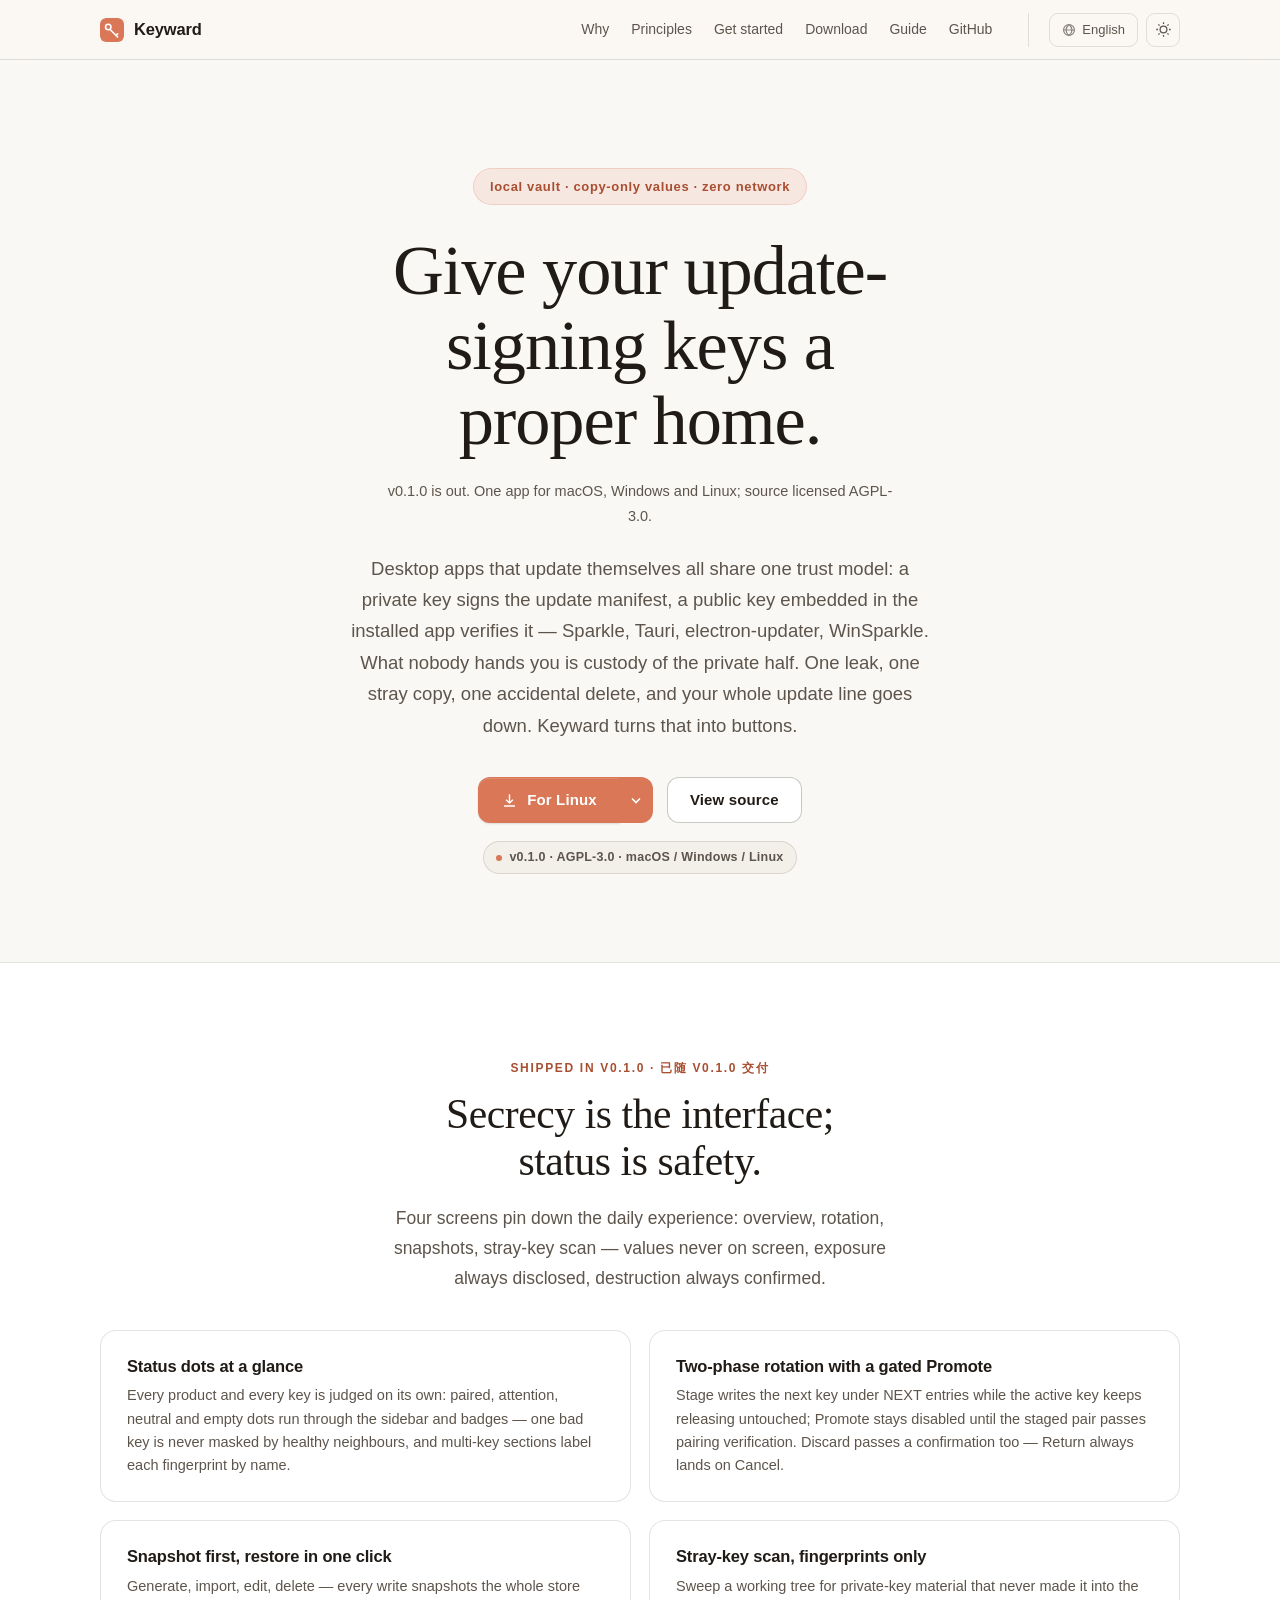
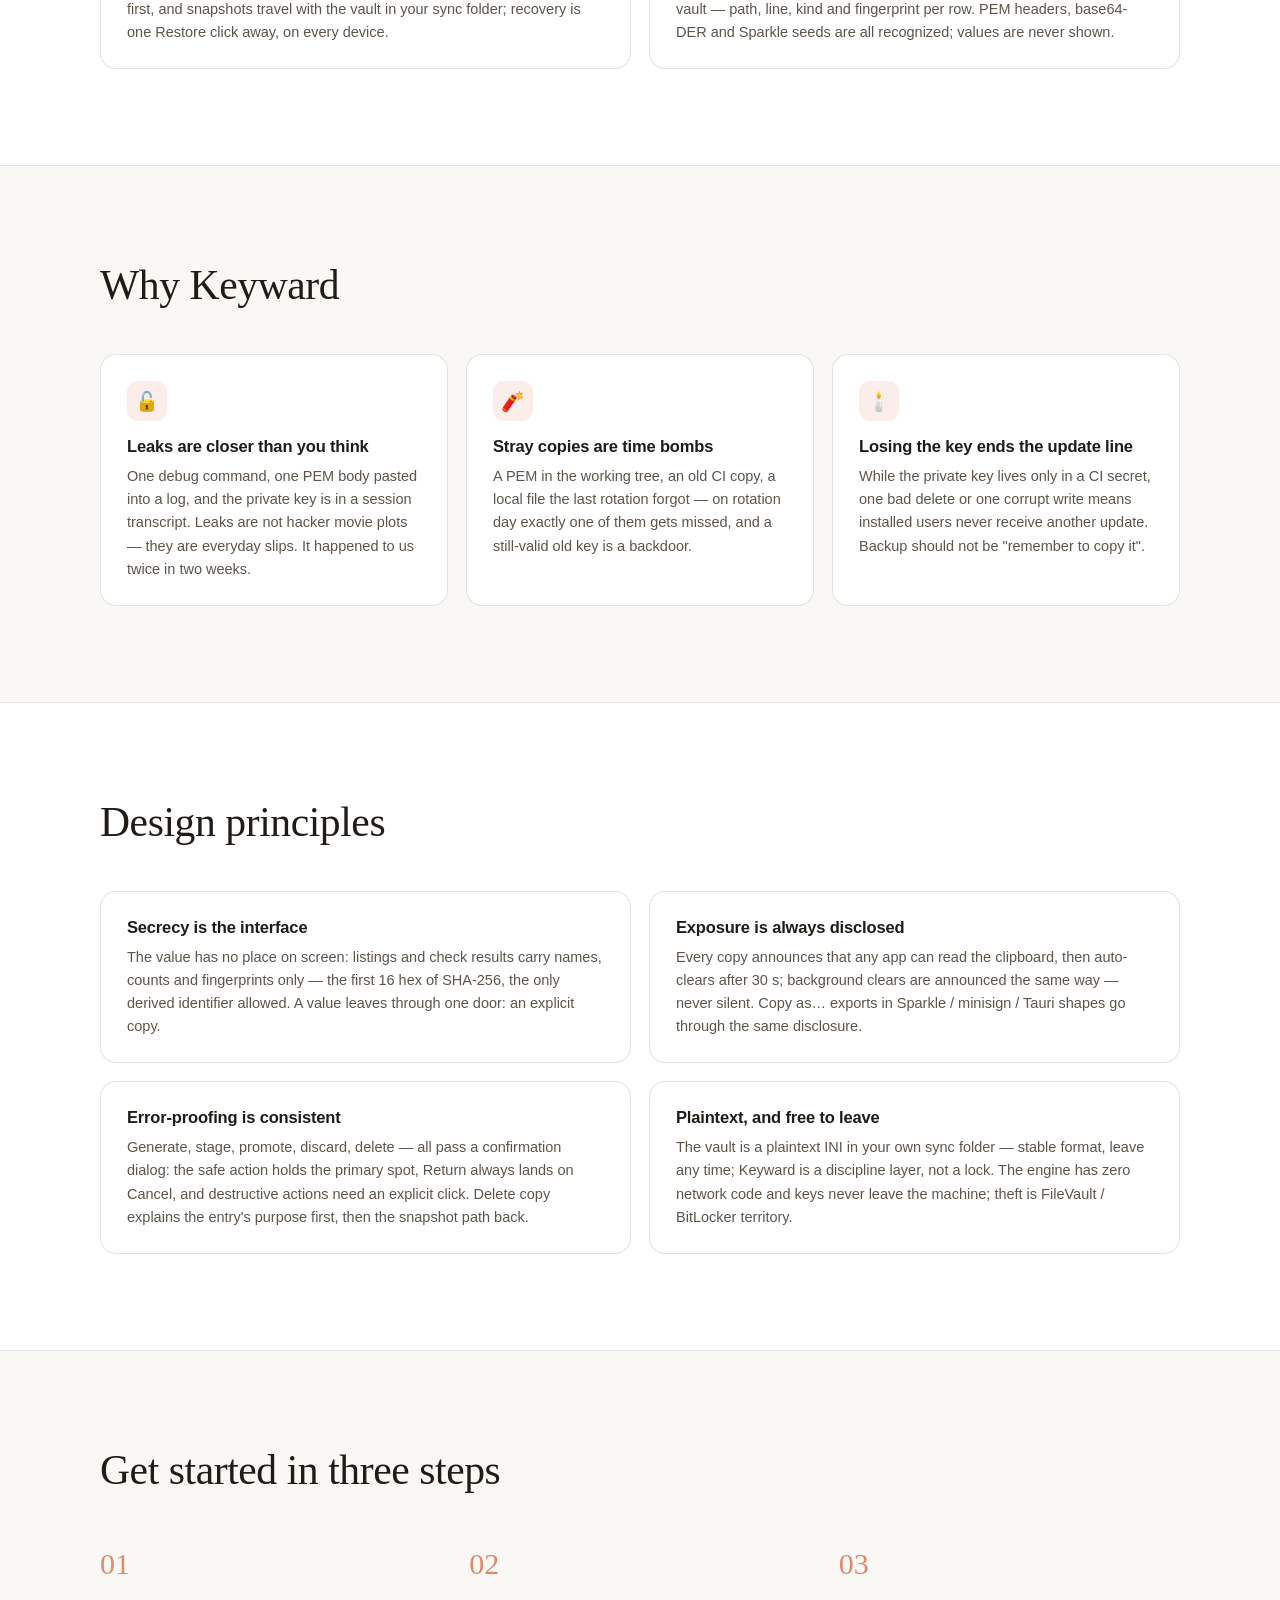
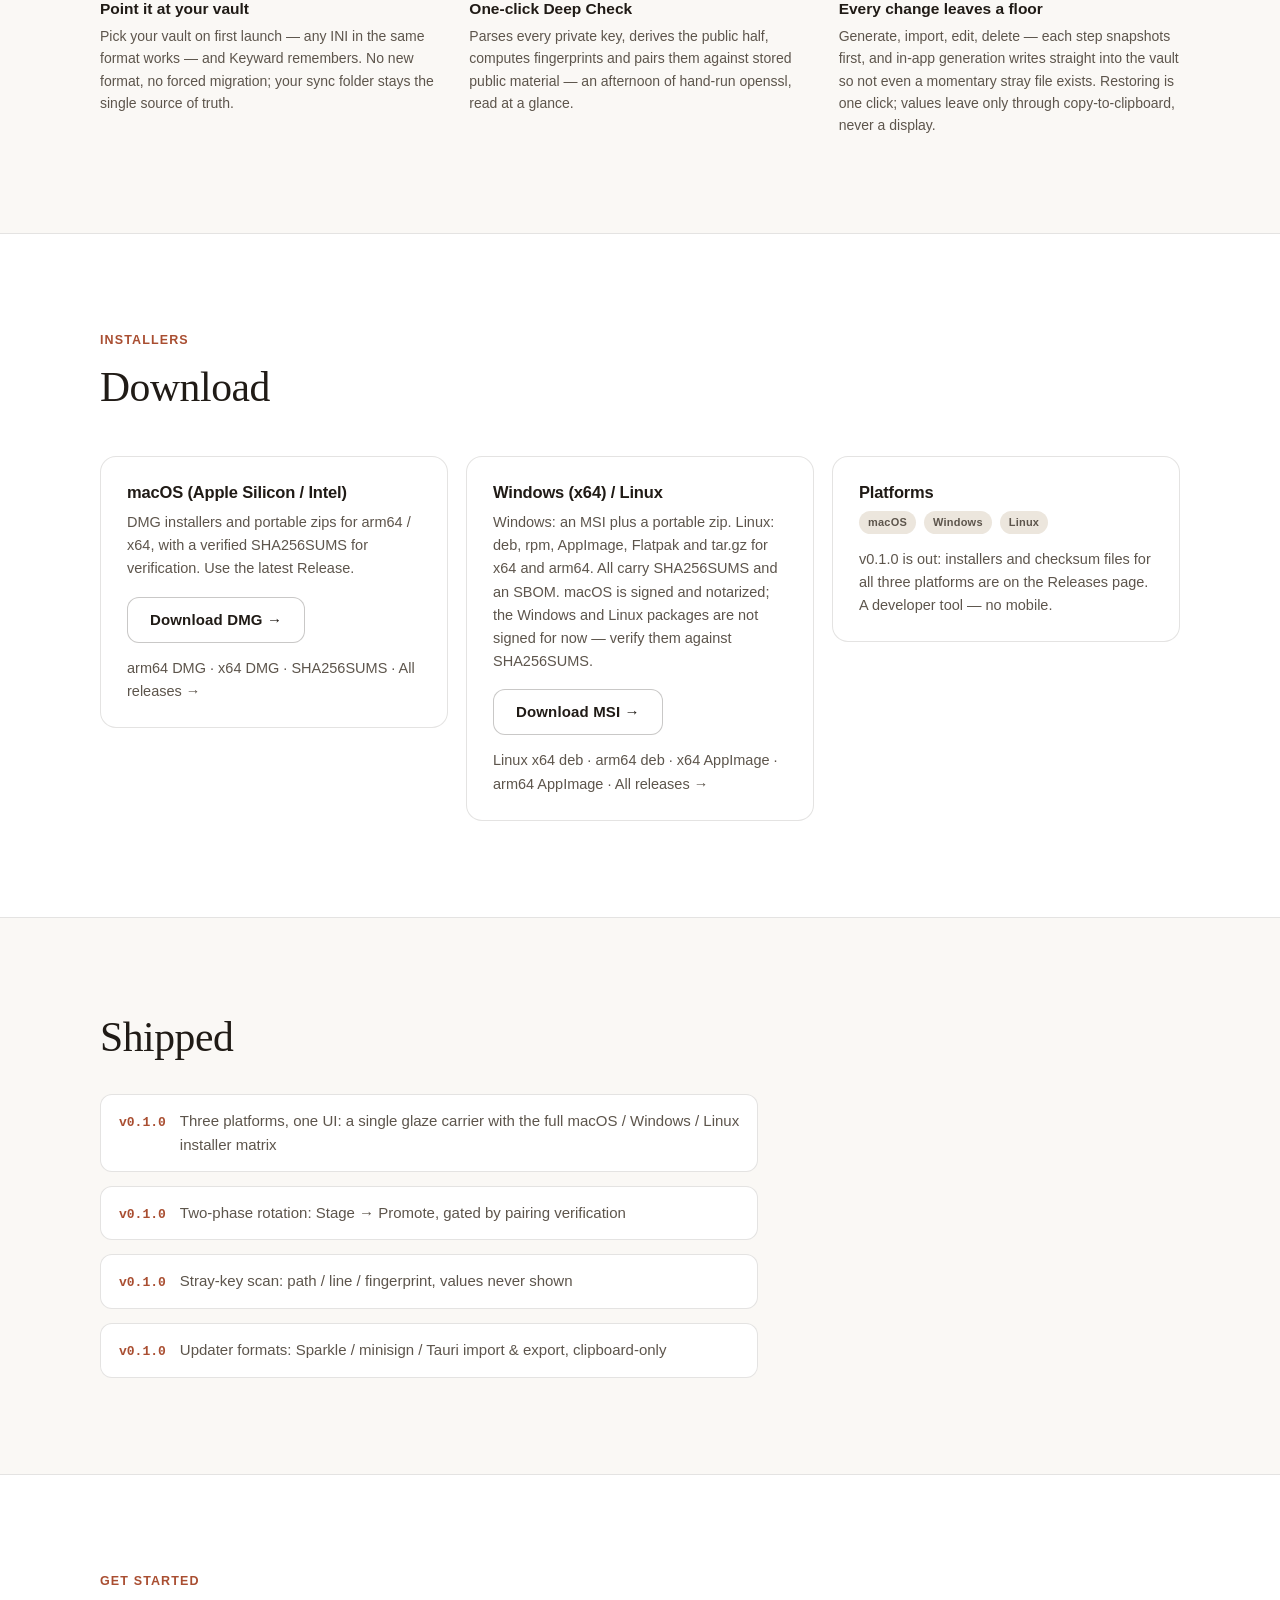
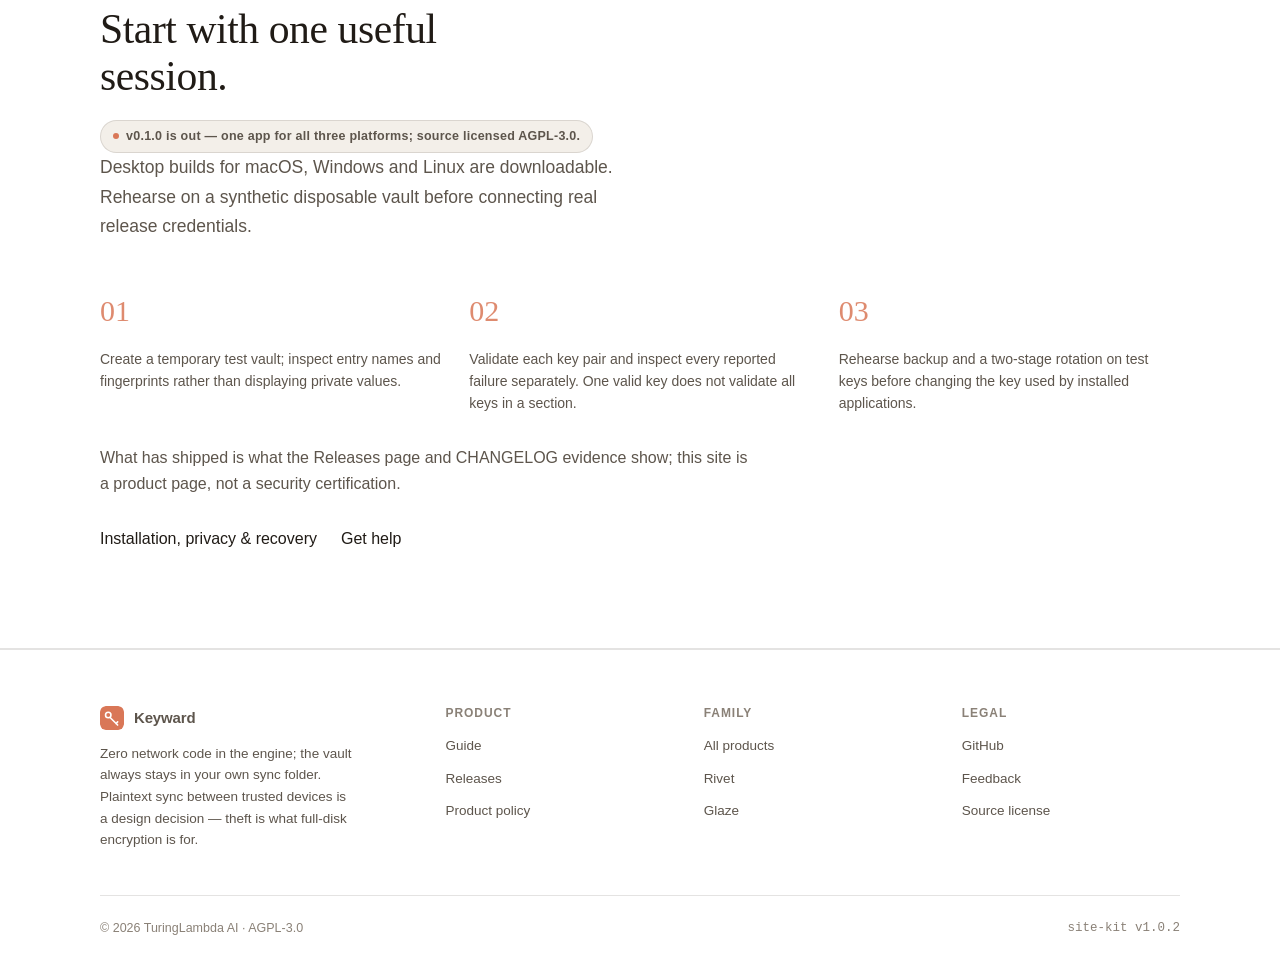
==== commit aac0262e: "Re-line UI: rivet → glaze (#34) One glaze carrier replaces the three native hosts (macos-host/, wind" ====
--- a/site/index.html
+++ b/site/index.html
@@ -88,7 +88,7 @@
             <div class="kit-container">
                 <span class="kit-eyebrow" data-i18n="kicker">本地保险库 · 值不显示 · 零网络</span>
                 <h1 data-i18n="hero-title">给你的更新签名钥，一个像样的家。</h1>
-                <p class="kit-text-2 kw-availability" data-i18n="hero.availability">v0.3.0 已发布。macOS / Windows / Linux 三平台原生应用，源码以 AGPL-3.0 许可开放。</p>
+                <p class="kit-text-2 kw-availability" data-i18n="hero.availability">v0.1.0 已发布。macOS / Windows / Linux 三平台共用一套界面，源码以 AGPL-3.0 许可开放。</p>
                 <p class="kit-lead" data-i18n="hero-lede">桌面应用的在线更新全靠同一套信任模型：私钥签更新清单，公钥嵌在已装应用里验签——Sparkle、Tauri、electron-updater、WinSparkle 都是它。可私钥的日常托管没人替你管：一次泄漏、一份散件、一次误删，断的就是整条更新线。Keyward 把这件事变成点按钮。</p>
                 <div class="kit-btn-row">
                     <div class="kit-dl">
@@ -108,15 +108,15 @@
                     </div>
                     <a class="kit-btn kit-btn--secondary" href="https://github.com/turlamai/keyward" data-i18n="hero.source">查看源码</a>
                 </div>
-                <p class="kit-hero-meta"><span class="kit-badge" data-i18n="hero.badge">v0.3.0 · AGPL-3.0 · macOS / Windows / Linux</span></p>
-            </div>
-        </section>
-
-        <!-- Features shipped in v0.3.0 -->
+                <p class="kit-hero-meta"><span class="kit-badge" data-i18n="hero.badge">v0.1.0 · AGPL-3.0 · macOS / Windows / Linux</span></p>
+            </div>
+        </section>
+
+        <!-- Features shipped in v0.1.0 -->
         <section class="kit-section kit-section--alt kw-showcase" id="visual-showcase" aria-label="Keyward features shipped in v0.3.0">
             <div class="kit-container">
                 <div class="kw-vs-intro">
-                    <span class="kw-vs-label">SHIPPED IN v0.3.0 · 已随 v0.3.0 交付</span>
+                    <span class="kw-vs-label">SHIPPED IN v0.1.0 · 已随 v0.1.0 交付</span>
                     <h2 class="kit-h2" style="margin-inline: auto;" data-i18n="vs.title">保密即界面，状态即安全。</h2>
                     <p class="kit-lead" style="margin-inline: auto;" data-i18n="vs.lead">四个界面钉死日常体验：概览、轮换、快照、散钥扫描——值不上屏，暴露必披露，破坏必确认。</p>
                 </div>
@@ -230,7 +230,7 @@
                     </div>
                     <div class="kit-card">
                         <h3 data-i18n="dl-win-lin-title">Windows（x64）/ Linux</h3>
-                        <p data-i18n="dl-win-lin">Windows（WinUI 3 原生壳）为 MSI + 便携 zip；Linux（GTK4 原生壳）为 x64 / arm64 的 deb、rpm、AppImage、tar.gz 与便携 zip。均随附 SHA256SUMS、逐文件 .sha256 与 SBOM。</p>
+                        <p data-i18n="dl-win-lin">Windows 为 MSI + 便携 zip；Linux 为 x64 / arm64 的 deb、rpm、AppImage、Flatpak 与 tar.gz。均随附 SHA256SUMS 与 SBOM。macOS 已签名并公证；Windows 与 Linux 安装包暂未签名，请以 SHA256SUMS 校验。</p>
                         <p style="margin-top: 16px;"><a class="kit-btn kit-btn--secondary" data-kit-dl="win" href="https://github.com/turlamai/keyward/releases/latest" data-i18n="dl-win-go">下载 MSI →</a></p>
                         <p class="kit-text-3 kw-dl-links">
                             <a href="https://github.com/turlamai/keyward/releases/latest">Linux x64 deb</a> ·
@@ -247,7 +247,7 @@
                             <span class="kit-chip">Windows</span>
                             <span class="kit-chip">Linux</span>
                         </p>
-                        <p class="kit-text-2" style="margin-top: 14px;" data-i18n="dl-platforms-body">v0.3.0 已发布：三平台安装包与校验文件都在 Releases 页。这是开发者工具，不做移动端。</p>
+                        <p class="kit-text-2" style="margin-top: 14px;" data-i18n="dl-platforms-body">v0.1.0 已发布：三平台安装包与校验文件都在 Releases 页。这是开发者工具，不做移动端。</p>
                     </div>
                 </div>
             </div>
@@ -258,10 +258,10 @@
             <div class="kit-container">
                 <h2 class="kit-h2" data-i18n="roadmap-title">已交付</h2>
                 <ul class="kw-roadmap">
-                    <li><strong>v0.2.0</strong><span data-i18n="rm1">Windows（WinUI 3）/ Linux（GTK4）原生壳交付，三平台安装包全矩阵</span></li>
-                    <li><strong>v0.3.0</strong><span data-i18n="rm2">两阶段轮换：Stage → Promote，配对不绿不能晋升</span></li>
-                    <li><strong>v0.3.0</strong><span data-i18n="rm3">散钥扫描：路径 / 行号 / 指纹，值永不显示</span></li>
-                    <li><strong>v0.3.0</strong><span data-i18n="rm4">更新器格式互通：Sparkle / minisign / Tauri 导入导出，剪贴板直达</span></li>
+                    <li><strong>v0.1.0</strong><span data-i18n="rm1">三平台合一：一个 Glaze 载体、一套界面，macOS / Windows / Linux 安装包全矩阵</span></li>
+                    <li><strong>v0.1.0</strong><span data-i18n="rm2">两阶段轮换：Stage → Promote，配对不绿不能晋升</span></li>
+                    <li><strong>v0.1.0</strong><span data-i18n="rm3">散钥扫描：路径 / 行号 / 指纹，值永不显示</span></li>
+                    <li><strong>v0.1.0</strong><span data-i18n="rm4">更新器格式互通：Sparkle / minisign / Tauri 导入导出，剪贴板直达</span></li>
                 </ul>
             </div>
         </section>
@@ -271,7 +271,7 @@
             <div class="kit-container">
                 <span class="kit-kicker" data-i18n="start.kicker">开始使用</span>
                 <h2 class="kit-h2" data-i18n="start.title">从一次有效使用开始。</h2>
-                <p class="kit-lead" style="margin-top: 18px;"><span class="kit-badge" data-i18n="start.status">v0.3.0 已发布，三平台原生应用；源码以 AGPL-3.0 许可开放。</span> <span data-i18n="start.platforms">macOS、Windows、Linux 桌面版均可下载。连接真实发布凭据前，先用可丢弃的合成密钥库练手。</span></p>
+                <p class="kit-lead" style="margin-top: 18px;"><span class="kit-badge" data-i18n="start.status">v0.1.0 已发布，三平台应用；源码以 AGPL-3.0 许可开放。</span> <span data-i18n="start.platforms">macOS、Windows、Linux 桌面版均可下载。连接真实发布凭据前，先用可丢弃的合成密钥库练手。</span></p>
                 <div class="kit-steps" style="margin-top: 44px;">
                     <div class="kit-step">
                         <p data-i18n="start.s1.body">建立临时测试库；查看条目名称和指纹，不展示私钥值。</p>
@@ -340,9 +340,9 @@
             "nav.why": "为什么需要", "nav.principles": "设计原则", "nav.start": "三步开始", "nav.download": "下载", "nav.guide": "手册", "nav.github": "GitHub",
             "kicker": "本地保险库 · 值不显示 · 零网络",
             "hero-title": "给你的更新签名钥，一个像样的家。",
-            "hero.availability": "v0.3.0 已发布。macOS / Windows / Linux 三平台原生应用，源码以 AGPL-3.0 许可开放。",
+            "hero.availability": "v0.1.0 已发布。macOS / Windows / Linux 三平台共用一套界面，源码以 AGPL-3.0 许可开放。",
             "hero-lede": "桌面应用的在线更新全靠同一套信任模型：私钥签更新清单，公钥嵌在已装应用里验签——Sparkle、Tauri、electron-updater、WinSparkle 都是它。可私钥的日常托管没人替你管：一次泄漏、一份散件、一次误删，断的就是整条更新线。Keyward 把这件事变成点按钮。",
-            "hero.badge": "v0.3.0 · AGPL-3.0 · macOS / Windows / Linux",
+            "hero.badge": "v0.1.0 · AGPL-3.0 · macOS / Windows / Linux",
             "hero.source": "查看源码",
             "dl.generic": "获取 Keyward",
             "dl.mac": "macOS 版", "dl.win": "Windows 版", "dl.linux": "Linux 版",
@@ -387,18 +387,18 @@
             "dl-mac-go": "下载 DMG →",
             "dl-all": "全部版本 →",
             "dl-win-lin-title": "Windows（x64）/ Linux",
-            "dl-win-lin": "Windows（WinUI 3 原生壳）为 MSI + 便携 zip；Linux（GTK4 原生壳）为 x64 / arm64 的 deb、rpm、AppImage、tar.gz 与便携 zip。均随附 SHA256SUMS、逐文件 .sha256 与 SBOM。",
+            "dl-win-lin": "Windows 为 MSI + 便携 zip；Linux 为 x64 / arm64 的 deb、rpm、AppImage、Flatpak 与 tar.gz。均随附 SHA256SUMS 与 SBOM。macOS 已签名并公证；Windows 与 Linux 安装包暂未签名，请以 SHA256SUMS 校验。",
             "dl-win-go": "下载 MSI →",
             "dl-platforms-title": "平台",
-            "dl-platforms-body": "v0.3.0 已发布：三平台安装包与校验文件都在 Releases 页。这是开发者工具，不做移动端。",
+            "dl-platforms-body": "v0.1.0 已发布：三平台安装包与校验文件都在 Releases 页。这是开发者工具，不做移动端。",
             "roadmap-title": "已交付",
-            "rm1": "Windows（WinUI 3）/ Linux（GTK4）原生壳交付，三平台安装包全矩阵",
+            "rm1": "三平台合一：一个 Glaze 载体、一套界面，macOS / Windows / Linux 安装包全矩阵",
             "rm2": "两阶段轮换：Stage → Promote，配对不绿不能晋升",
             "rm3": "散钥扫描：路径 / 行号 / 指纹，值永不显示",
             "rm4": "更新器格式互通：Sparkle / minisign / Tauri 导入导出，剪贴板直达",
             "start.kicker": "开始使用",
             "start.title": "从一次有效使用开始。",
-            "start.status": "v0.3.0 已发布，三平台原生应用；源码以 AGPL-3.0 许可开放。",
+            "start.status": "v0.1.0 已发布，三平台应用；源码以 AGPL-3.0 许可开放。",
             "start.platforms": "macOS、Windows、Linux 桌面版均可下载。连接真实发布凭据前，先用可丢弃的合成密钥库练手。",
             "start.s1.body": "建立临时测试库；查看条目名称和指纹，不展示私钥值。",
             "start.s2.body": "逐个校验密钥对，分别处理每个失败结果；一个密钥正确不表示整个节均正确。",
@@ -416,9 +416,9 @@
             "nav.why": "Why", "nav.principles": "Principles", "nav.start": "Get started", "nav.download": "Download", "nav.guide": "Guide", "nav.github": "GitHub",
             "kicker": "local vault · copy-only values · zero network",
             "hero-title": "Give your update-signing keys a proper home.",
-            "hero.availability": "v0.3.0 is out. Native apps for macOS, Windows and Linux; source licensed AGPL-3.0.",
+            "hero.availability": "v0.1.0 is out. One app for macOS, Windows and Linux; source licensed AGPL-3.0.",
             "hero-lede": "Desktop apps that update themselves all share one trust model: a private key signs the update manifest, a public key embedded in the installed app verifies it — Sparkle, Tauri, electron-updater, WinSparkle. What nobody hands you is custody of the private half. One leak, one stray copy, one accidental delete, and your whole update line goes down. Keyward turns that into buttons.",
-            "hero.badge": "v0.3.0 · AGPL-3.0 · macOS / Windows / Linux",
+            "hero.badge": "v0.1.0 · AGPL-3.0 · macOS / Windows / Linux",
             "hero.source": "View source",
             "dl.generic": "Get Keyward",
             "dl.mac": "For macOS", "dl.win": "For Windows", "dl.linux": "For Linux",
@@ -463,18 +463,18 @@
             "dl-mac-go": "Download DMG →",
             "dl-all": "All releases →",
             "dl-win-lin-title": "Windows (x64) / Linux",
-            "dl-win-lin": "Windows (native WinUI 3 host): an MSI plus a portable zip. Linux (native GTK4 host): deb, rpm, AppImage, tar.gz and portable zip for x64 and arm64. All carry SHA256SUMS, per-file .sha256 sidecars and SBOMs.",
+            "dl-win-lin": "Windows: an MSI plus a portable zip. Linux: deb, rpm, AppImage, Flatpak and tar.gz for x64 and arm64. All carry SHA256SUMS and an SBOM. macOS is signed and notarized; the Windows and Linux packages are not signed for now — verify them against SHA256SUMS.",
             "dl-win-go": "Download MSI →",
             "dl-platforms-title": "Platforms",
-            "dl-platforms-body": "v0.3.0 is out: installers and checksum files for all three platforms are on the Releases page. A developer tool — no mobile.",
+            "dl-platforms-body": "v0.1.0 is out: installers and checksum files for all three platforms are on the Releases page. A developer tool — no mobile.",
             "roadmap-title": "Shipped",
-            "rm1": "Windows (WinUI 3) and Linux (GTK4) native hosts — the full three-platform installer matrix",
+            "rm1": "Three platforms, one UI: a single glaze carrier with the full macOS / Windows / Linux installer matrix",
             "rm2": "Two-phase rotation: Stage → Promote, gated by pairing verification",
             "rm3": "Stray-key scan: path / line / fingerprint, values never shown",
             "rm4": "Updater formats: Sparkle / minisign / Tauri import & export, clipboard-only",
             "start.kicker": "Get started",
             "start.title": "Start with one useful session.",
-            "start.status": "v0.3.0 is out — native apps on all three platforms; source licensed AGPL-3.0.",
+            "start.status": "v0.1.0 is out — one app for all three platforms; source licensed AGPL-3.0.",
             "start.platforms": "Desktop builds for macOS, Windows and Linux are downloadable. Rehearse on a synthetic disposable vault before connecting real release credentials.",
             "start.s1.body": "Create a temporary test vault; inspect entry names and fingerprints rather than displaying private values.",
             "start.s2.body": "Validate each key pair and inspect every reported failure separately. One valid key does not validate all keys in a section.",
--- a/site/family.css
+++ b/site/family.css
@@ -1,4 +1,4 @@
-/* site-kit v1.0.3 — generated from github.com/turlamai/site-kit; do not edit per-site. */
+/* site-kit v1.0.4 — generated from github.com/turlamai/site-kit; do not edit per-site. */
 /* ============================================================
    site-kit family.css — jrtx.site family design system
    Single source of truth: github.com/turlamai/site-kit
@@ -248,8 +248,12 @@
     border-left: 1px solid var(--kit-border);
 }
 
+/* Nav links fold below 860px: the full desktop nav (brand + links + actions)
+   does not fit tablet widths, and 760px left a gap where wide navs overflowed. */
+@media (max-width: 860px) {
+    .kit-nav-links { display: none; }
+}
 @media (max-width: 760px) {
-    .kit-nav-links { display: none; }
     .kit-nav-actions { margin-left: auto; padding-left: 0; border-left: none; }
 }
 
@@ -513,6 +517,9 @@
     grid-template-columns: repeat(auto-fit, minmax(280px, 1fr));
     gap: 18px;
 }
+/* Grid items shrink below their content's min width; wide code blocks
+   inside cards scroll instead of stretching the track. */
+.kit-grid > * { min-width: 0; }
 .kit-grid--3 { grid-template-columns: repeat(3, 1fr); }
 .kit-grid--2 { grid-template-columns: repeat(2, 1fr); }
 @media (max-width: 960px) {
